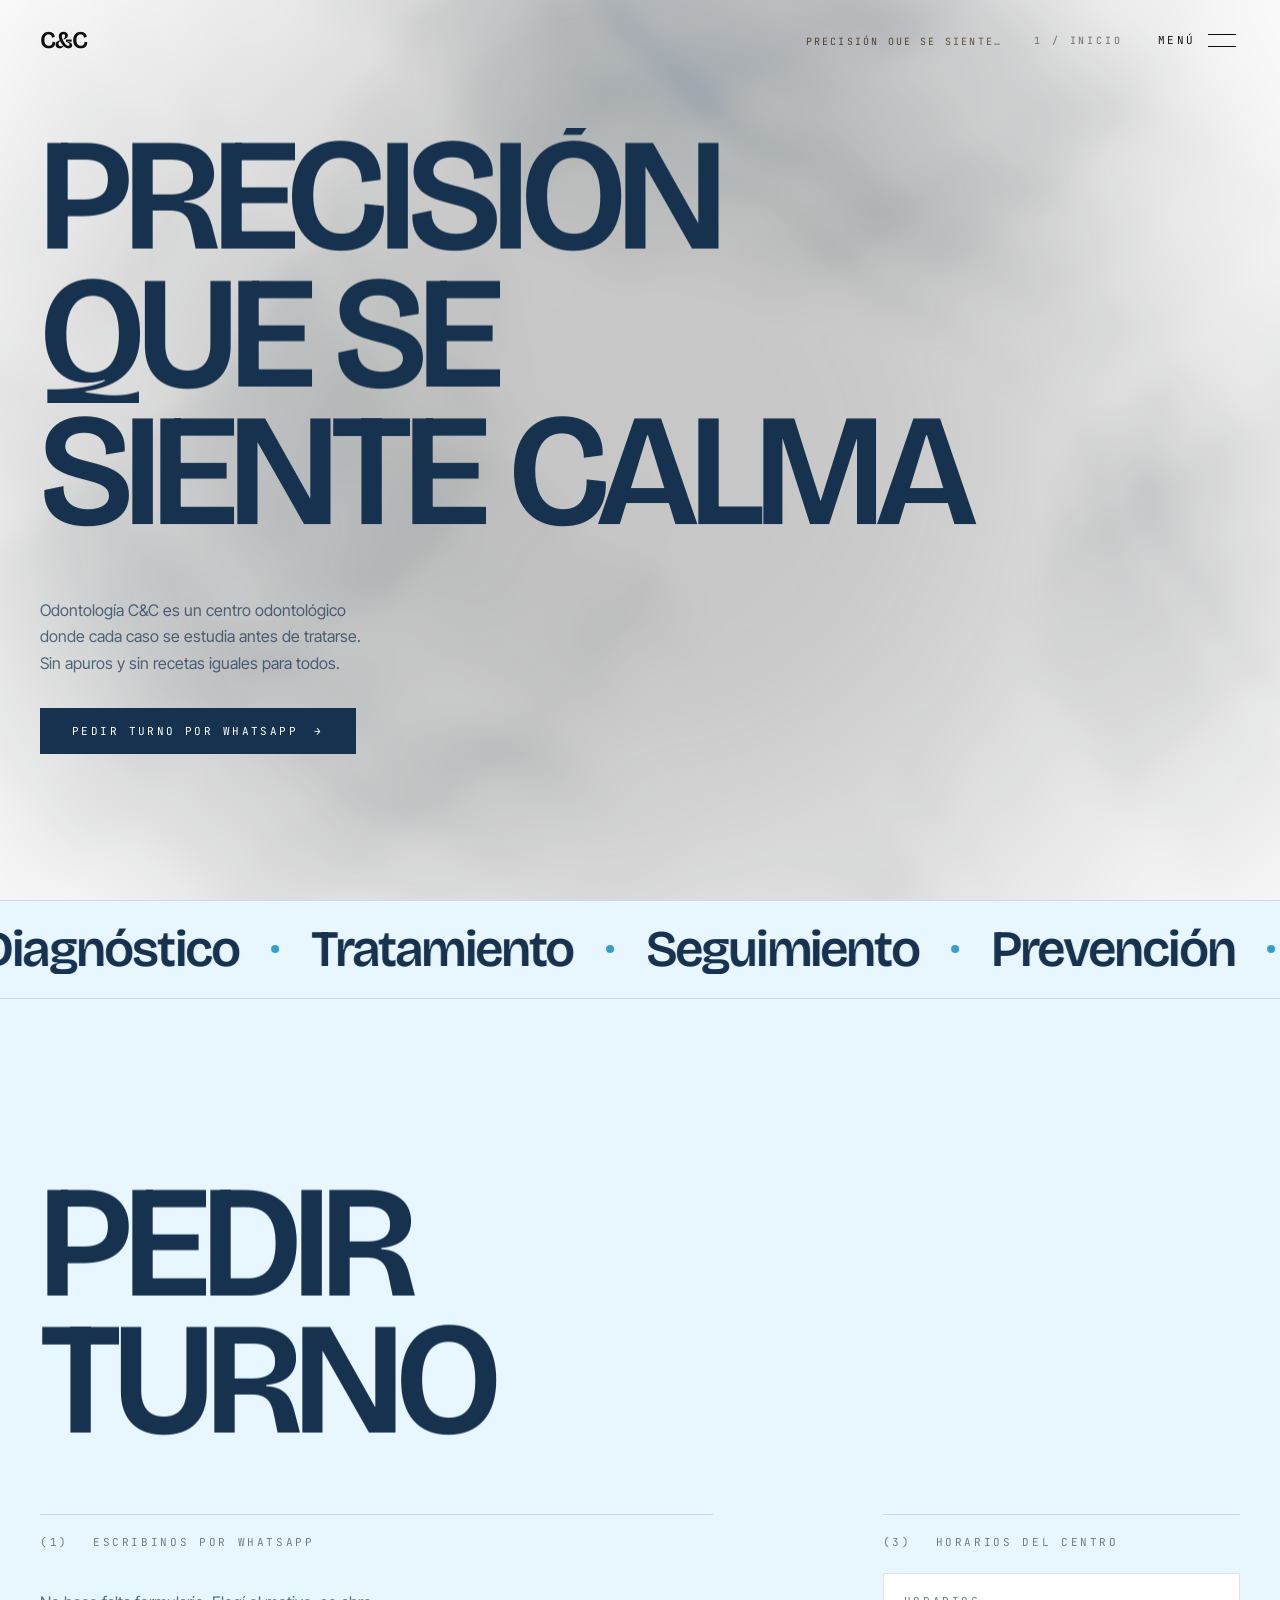
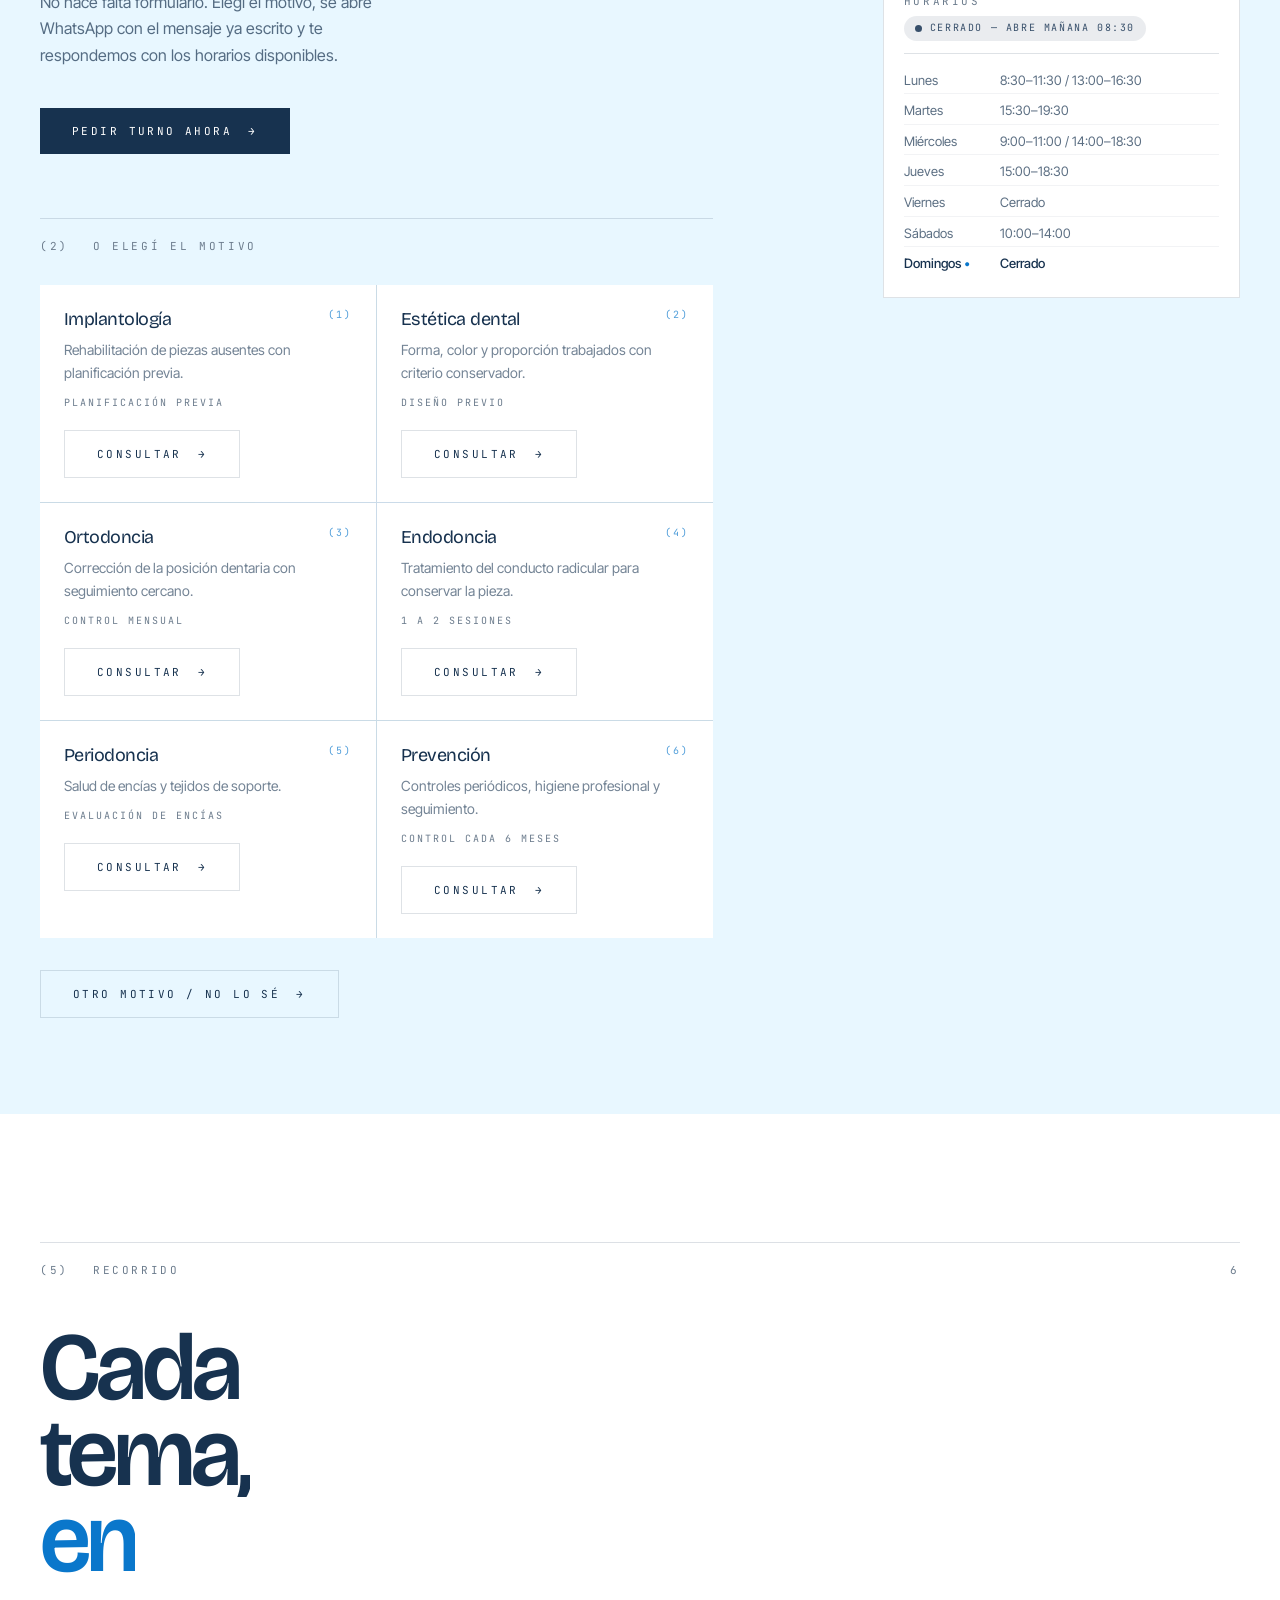
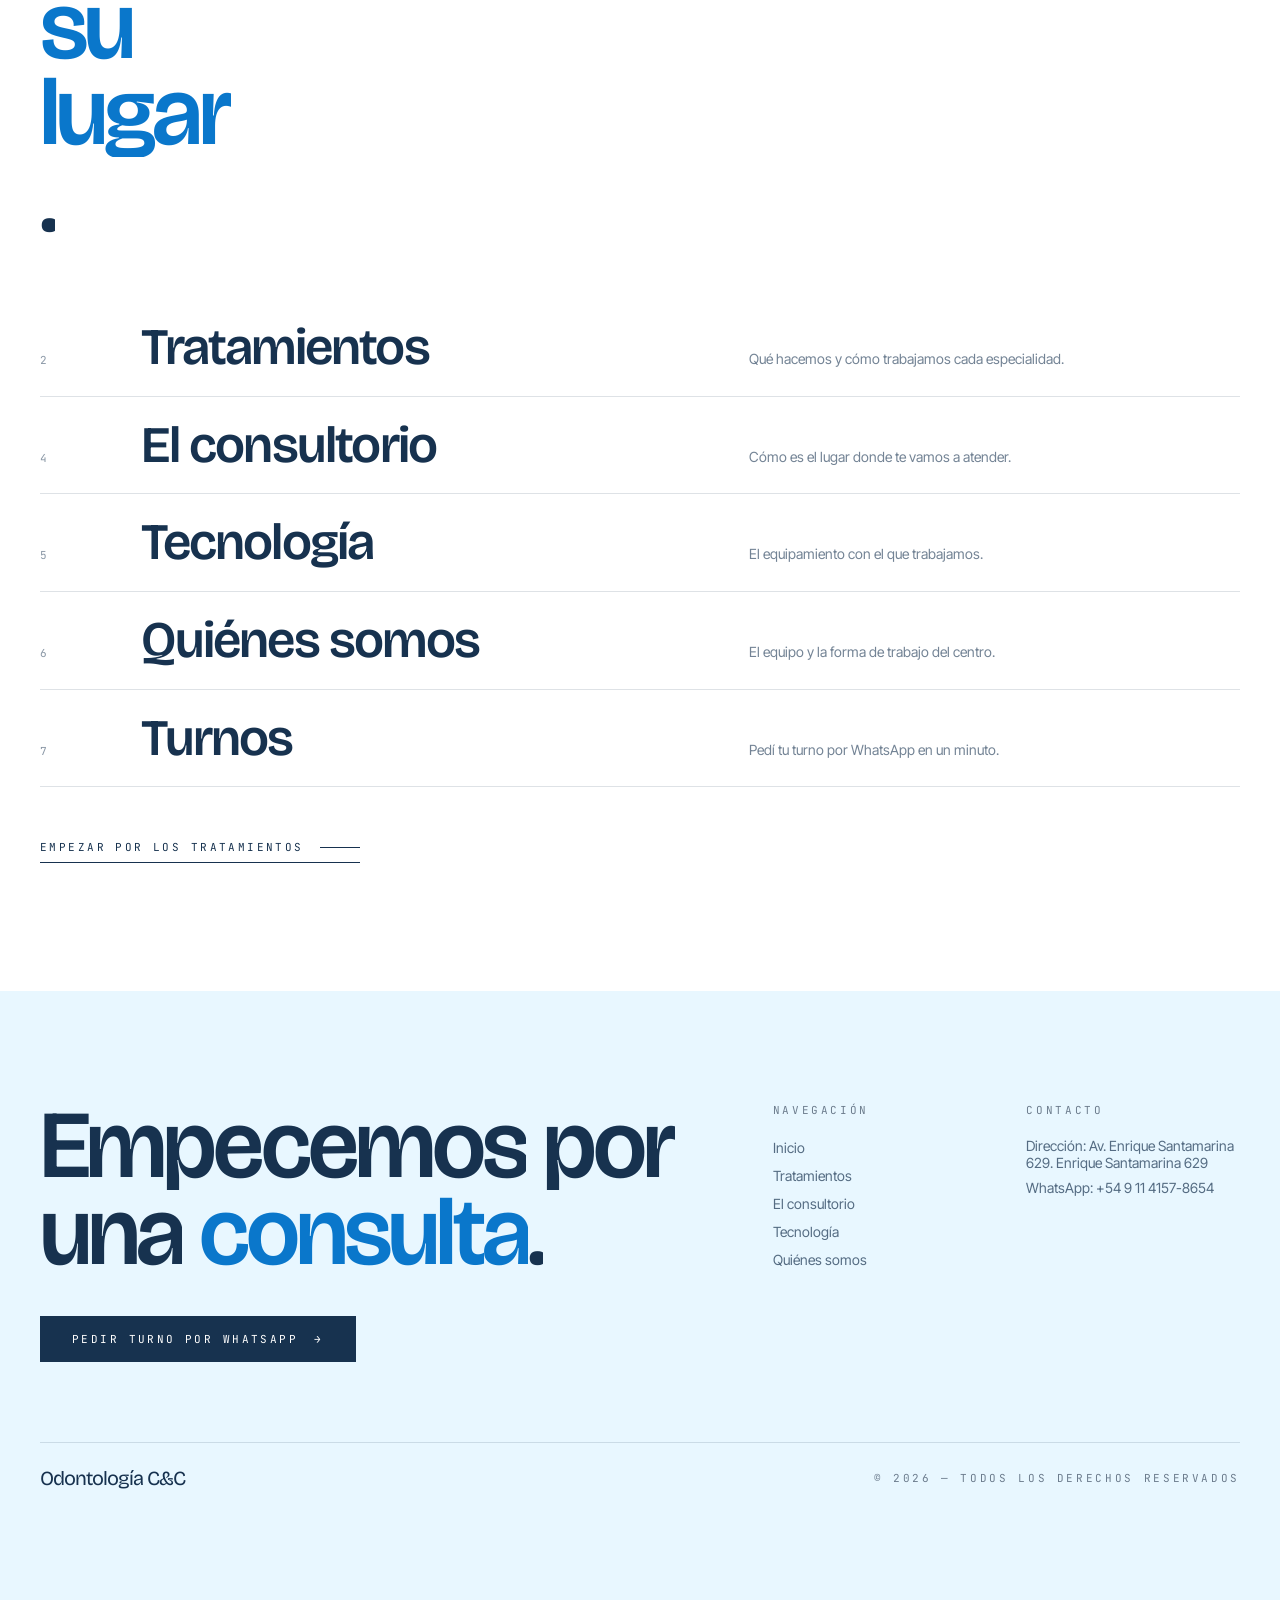
==== index.html @ 7cec0d04 "Consultorio" ====
<!doctype html>
<html lang="es">

<head>
  <meta charset="utf-8" />
  <meta name="viewport" content="width=device-width, initial-scale=1" />
  <title>Odontología C&amp;C — Centro odontológico</title>
  <meta name="description"
    content="Centro odontológico C&amp;C: tratamientos, consultorio propio y turnos por WhatsApp. Atención con tiempos reales y seguimiento del caso." />
  <meta name="author" content="Odontología C&amp;C" />
  <meta property="og:type" content="website" />
  <meta property="og:title" content="Odontología C&amp;C — Centro odontológico" />
  <meta property="og:description"
    content="Centro odontológico C&amp;C: tratamientos, consultorio propio y turnos por WhatsApp. Atención con tiempos reales y seguimiento del caso." />
  <meta name="twitter:card" content="summary_large_image" />
  <link rel="icon" href="favicon.ico" />
  <link rel="preconnect" href="https://fonts.googleapis.com" />
  <link rel="preconnect" href="https://fonts.gstatic.com" crossorigin />
  <link rel="stylesheet"
    href="https://fonts.googleapis.com/css2?family=Bricolage+Grotesque:opsz,wght@12..96,500;12..96,600;12..96,700&family=Inter+Tight:wght@400;500&family=JetBrains+Mono:wght@400&display=swap" />
  <link rel="stylesheet" href="css/base.css" />
  <link rel="stylesheet" href="css/utils.css" />
  <link rel="stylesheet" href="css/efectos.css" />
</head>

<body>
  <div class="cortina" aria-hidden="true"></div>
  <header class="cabecera">
    <div class="contenedor">
      <a class="marca" href="index.html" aria-label="Inicio">
        <span class="marca-logo">C&amp;C</span>
        <span class="marca-subtexto">Odontología</span>
      </a>
      <div class="cabecera-derecha">
        <span class="pagina-actual">1 / Inicio</span>
        <span data-magnetic="0.35">
          <button type="button" class="boton-menu" data-menu-btn aria-expanded="false" aria-label="Abrir menú">
            <span data-menu-label>Menú</span>
            <span class="icono-menu" aria-hidden="true"><span></span><span></span></span>
          </button>
        </span>
      </div>
    </div>
  </header>

  <div class="menu">
    <div class="contenedor">
      <nav class="menu-lista">
        <span class="menu-fila"><a class="menu-enlace activo" href="index.html"><span class="menu-numero">1</span><span
              class="menu-texto titulo-grande">Inicio</span><span class="menu-aqui">Estás acá</span></a></span>
        <span class="menu-fila"><a class="menu-enlace" href="tratamientos.html"><span class="menu-numero">2</span><span
              class="menu-texto titulo-grande">Tratamientos</span></a></span>
        <span class="menu-fila"><a class="menu-enlace" href="consultorio.html"><span class="menu-numero">4</span><span
              class="menu-texto titulo-grande">El consultorio</span></a></span>
        <span class="menu-fila"><a class="menu-enlace" href="tecnologia.html"><span class="menu-numero">5</span><span
              class="menu-texto titulo-grande">Tecnología</span></a></span>
        <span class="menu-fila"><a class="menu-enlace" href="quienes-somos.html"><span class="menu-numero">6</span><span
              class="menu-texto titulo-grande">Quiénes somos</span></a></span>
      </nav>
      <div class="menu-info">
        <p class="fuente-texto parrafo-chico opacidad-60" style="max-width:20rem">Atención odontológica con tiempos
          reales y seguimiento del caso.</p>
      </div>
    </div>
  </div>

  <main>
    <section class="fondo-claro relativo alto-pantalla oculto-desborde relleno-arriba-32">
      <div class="contenedor">
        <h1 class="titulo-xl mayusculas" data-split data-delay="0.15" data-trigger="load"><span
            class="linea-mascara"><span data-line-inner>Precisión</span></span><span class="linea-mascara"><span
              data-line-inner>que
              se</span></span><span class="linea-mascara"><span data-line-inner>siente calma</span></span></h1>
        <div class="grilla espacio-10 margen-arriba-14 med-columnas-12">
          <div class="med-cs-4" data-reveal data-delay="0.6">
            <p class="fuente-texto parrafo opacidad-70" style="max-width:38ch">Odontología C&amp;C es un centro
              odontológico donde
              cada caso se estudia antes de tratarse. Sin apuros y sin recetas iguales para todos.</p>
            <div class="margen-arriba-8"><span data-magnetic="0.25"><a class="boton boton-solido"
                  href="https://wa.me/+5491141578654?text=%C2%A1Hola%21%20Quiero%20pedir%20un%20turno%20en%20Odontolog%C3%ADa%20C%26C."
                  target="_blank" rel="noopener noreferrer"><span class="relativo">Pedir turno por WhatsApp</span><span
                    class="flecha">→</span></a></span></div>
          </div>
        </div>
      </div>
    </section>

    <div class="fondo-celeste borde-vertical relleno-vert-6">
      <div class="carrusel" aria-hidden="true">
        <div class="carrusel-pista" style="--marquee-duration:38s"><span class="carrusel-item"><span
              class="titulo-mediano">Diagnóstico</span><span class="carrusel-punto"></span></span><span
            class="carrusel-item"><span class="titulo-mediano">Tratamiento</span><span
              class="carrusel-punto"></span></span><span class="carrusel-item"><span
              class="titulo-mediano">Seguimiento</span><span class="carrusel-punto"></span></span><span
            class="carrusel-item"><span class="titulo-mediano">Prevención</span><span
              class="carrusel-punto"></span></span><span class="carrusel-item"><span
              class="titulo-mediano">Rehabilitación</span><span class="carrusel-punto"></span></span><span
            class="carrusel-item"><span class="titulo-mediano">Diagnóstico</span><span
              class="carrusel-punto"></span></span><span class="carrusel-item"><span
              class="titulo-mediano">Tratamiento</span><span class="carrusel-punto"></span></span><span
            class="carrusel-item"><span class="titulo-mediano">Seguimiento</span><span
              class="carrusel-punto"></span></span><span class="carrusel-item"><span
              class="titulo-mediano">Prevención</span><span class="carrusel-punto"></span></span><span
            class="carrusel-item"><span class="titulo-mediano">Rehabilitación</span><span
              class="carrusel-punto"></span></span>
        </div>
      </div>
    </div>

    <section id="pedir-turno" class="fondo-celeste alto-pantalla relleno-abajo-24 relleno-arriba-36 med-ra-44">
      <div class="contenedor">
        <h1 class="titulo-xl mayusculas" data-split data-delay="0.1" data-trigger="load"><span
            class="linea-mascara"><span data-line-inner>Pedir</span></span><span class="linea-mascara"><span
              data-line-inner>turno</span></span></h1>
        <div class="grilla espacio-16 margen-arriba-16 med-columnas-12">
          <div class="med-cs-7">
            <div class="cabecera-seccion"><span class="etiqueta">(1)</span><span class="etiqueta">Escribinos por
                WhatsApp</span>
            </div>
            <div class="margen-arriba-10" data-reveal data-y="30">
              <p class="fuente-texto parrafo opacidad-70" style="max-width:42ch">No hace falta formulario. Elegí el
                motivo, se abre
                WhatsApp con el mensaje ya escrito y te respondemos con los horarios disponibles.</p>
              <div class="margen-arriba-10"><span data-magnetic="0.25"><a class="boton boton-solido"
                    href="https://wa.me/+5491141578654?text=%C2%A1Hola%21%20Quiero%20pedir%20un%20turno%20en%20Odontolog%C3%ADa%20C%26C."
                    target="_blank" rel="noopener noreferrer"><span class="relativo">Pedir turno ahora</span><span
                      class="flecha">→</span></a></span></div>
            </div>
            <div class="margen-arriba-16">
              <div class="cabecera-seccion"><span class="etiqueta">(2)</span><span class="etiqueta">O elegí el
                  motivo</span></div>
              <div class="grilla-tarjetas margen-arriba-8 peq-columnas-2">
                <div class="tarjeta relleno-6">
                  <p class="fuente-titulo texto-grande">Implantología</p>
                  <p class="margen-arriba-2 fuente-texto parrafo-chico opacidad-60">Rehabilitación de piezas ausentes
                    con planificación previa.</p>
                  <p class="tarjeta-detalle">Planificación previa</p>
                  <div class="margen-arriba-5"><span data-magnetic="0.25"><a class="boton boton-borde"
                        href="https://wa.me/+5491141578654?text=%C2%A1Hola%21%20Quiero%20pedir%20un%20turno%20por%20Implantolog%C3%ADa%20en%20Odontolog%C3%ADa%20C%26C."
                        target="_blank" rel="noopener noreferrer"><span class="relativo">Consultar</span><span
                          class="flecha">→</span></a></span></div>
                </div>
                <div class="tarjeta relleno-6">
                  <p class="fuente-titulo texto-grande">Estética dental</p>
                  <p class="margen-arriba-2 fuente-texto parrafo-chico opacidad-60">Forma, color y proporción trabajados
                    con criterio conservador.
                  </p>
                  <p class="tarjeta-detalle">Diseño previo</p>
                  <div class="margen-arriba-5"><span data-magnetic="0.25"><a class="boton boton-borde"
                        href="https://wa.me/+5491141578654?text=%C2%A1Hola%21%20Quiero%20pedir%20un%20turno%20por%20Est%C3%A9tica%20dental%20en%20Odontolog%C3%ADa%20C%26C."
                        target="_blank" rel="noopener noreferrer"><span class="relativo">Consultar</span><span
                          class="flecha">→</span></a></span></div>
                </div>
                <div class="tarjeta relleno-6">
                  <p class="fuente-titulo texto-grande">Ortodoncia</p>
                  <p class="margen-arriba-2 fuente-texto parrafo-chico opacidad-60">Corrección de la posición dentaria
                    con seguimiento cercano.</p>
                  <p class="tarjeta-detalle">Control mensual</p>
                  <div class="margen-arriba-5"><span data-magnetic="0.25"><a class="boton boton-borde"
                        href="https://wa.me/+5491141578654?text=%C2%A1Hola%21%20Quiero%20pedir%20un%20turno%20por%20Ortodoncia%20en%20Odontolog%C3%ADa%20C%26C."
                        target="_blank" rel="noopener noreferrer"><span class="relativo">Consultar</span><span
                          class="flecha">→</span></a></span></div>
                </div>
                <div class="tarjeta relleno-6">
                  <p class="fuente-titulo texto-grande">Endodoncia</p>
                  <p class="margen-arriba-2 fuente-texto parrafo-chico opacidad-60">Tratamiento del conducto radicular
                    para conservar la pieza.</p>
                  <p class="tarjeta-detalle">1 a 2 sesiones</p>
                  <div class="margen-arriba-5"><span data-magnetic="0.25"><a class="boton boton-borde"
                        href="https://wa.me/+5491141578654?text=%C2%A1Hola%21%20Quiero%20pedir%20un%20turno%20por%20Endodoncia%20en%20Odontolog%C3%ADa%20C%26C."
                        target="_blank" rel="noopener noreferrer"><span class="relativo">Consultar</span><span
                          class="flecha">→</span></a></span></div>
                </div>
                <div class="tarjeta relleno-6">
                  <p class="fuente-titulo texto-grande">Periodoncia</p>
                  <p class="margen-arriba-2 fuente-texto parrafo-chico opacidad-60">Salud de encías y tejidos de
                    soporte.</p>
                  <p class="tarjeta-detalle">Evaluación de encías</p>
                  <div class="margen-arriba-5"><span data-magnetic="0.25"><a class="boton boton-borde"
                        href="https://wa.me/+5491141578654?text=%C2%A1Hola%21%20Quiero%20pedir%20un%20turno%20por%20Periodoncia%20en%20Odontolog%C3%ADa%20C%26C."
                        target="_blank" rel="noopener noreferrer"><span class="relativo">Consultar</span><span
                          class="flecha">→</span></a></span></div>
                </div>
                <div class="tarjeta relleno-6">
                  <p class="fuente-titulo texto-grande">Prevención</p>
                  <p class="margen-arriba-2 fuente-texto parrafo-chico opacidad-60">Controles periódicos, higiene
                    profesional y seguimiento.</p>
                  <p class="tarjeta-detalle">Control cada 6 meses</p>
                  <div class="margen-arriba-5"><span data-magnetic="0.25"><a class="boton boton-borde"
                        href="https://wa.me/+5491141578654?text=%C2%A1Hola%21%20Quiero%20pedir%20un%20turno%20por%20Prevenci%C3%B3n%20en%20Odontolog%C3%ADa%20C%26C."
                        target="_blank" rel="noopener noreferrer"><span class="relativo">Consultar</span><span
                          class="flecha">→</span></a></span></div>
                </div>
              </div>
              <div class="margen-arriba-8"><span data-magnetic="0.25"><a class="boton boton-borde"
                    href="https://wa.me/+5491141578654?text=%C2%A1Hola%21%20Tengo%20una%20consulta%20sobre%20los%20tratamientos%20de%20Odontolog%C3%ADa%20C%26C."
                    target="_blank" rel="noopener noreferrer"><span class="relativo">Otro motivo / no lo sé</span><span
                      class="flecha">→</span></a></span></div>
            </div>
          </div>
          <aside class="med-cs-4 med-ci-9 bloque-horarios">
            <div class="cabecera-seccion"><span class="etiqueta">(3)</span><span class="etiqueta">Horarios del
                centro</span></div>
            <div class="margen-arriba-6 caja-horarios" data-reveal data-y="24">
              <div class="horarios-top">
                <span class="etiqueta">Horarios</span>
                <span class="chip-estado" data-estado><span class="chip-punto"></span><span
                    data-estado-texto>Consultar</span></span>
              </div>
              <ul class="lista-horarios" data-horarios>
                <li data-dia="1" data-rangos="8:30-11:30,13:00-16:30"><span>Lunes</span><span>8:30–11:30 /
                    13:00–16:30</span></li>
                <li data-dia="2" data-rangos="15:30-19:30"><span>Martes</span><span>15:30–19:30</span></li>
                <li data-dia="3" data-rangos="9:00-11:00,14:00-18:30"><span>Miércoles</span><span>9:00–11:00 /
                    14:00–18:30</span></li>
                <li data-dia="4" data-rangos="15:00-18:30"><span>Jueves</span><span>15:00–18:30</span></li>
                <li data-dia="5" data-rangos=""><span>Viernes</span><span>Cerrado</span></li>
                <li data-dia="6" data-rangos="10:00-14:00"><span>Sábados</span><span>10:00–14:00</span></li>
                <li data-dia="0" data-rangos=""><span>Domingos</span><span>Cerrado</span></li>
              </ul>
            </div>
          </aside>
        </div>
      </div>
    </section>


    <section class="fondo-claro relleno-vert-24 med-rv-32">
      <div class="contenedor">
        <div class="cabecera-seccion"><span class="etiqueta">(5)</span><span class="etiqueta">Recorrido</span><span
            class="derecha etiqueta">6</span></div>
        <div class="margen-arriba-12" data-reveal data-y="40" style="max-width:16ch">
          <h2 class="titulo-grande" data-palabras>Cada tema, <span class="texto-verde">en su lugar</span>.</h2>
        </div>
        <div class="margen-arriba-14"><a class="fila-indice" href="tratamientos.html"><span
              class="col-span-2 med-cs-1 texto-mono-11 opacidad-50">2</span><span
              class="nombre-indice titulo-mediano col-span-10 med-cs-6">Tratamientos</span><span
              class="col-span-12 med-cs-5 fuente-texto texto-chico opacidad-60">Qué hacemos y cómo trabajamos cada
              especialidad.</span></a><a class="fila-indice" href="consultorio.html"><span
              class="col-span-2 med-cs-1 texto-mono-11 opacidad-50">4</span><span
              class="nombre-indice titulo-mediano col-span-10 med-cs-6">El
              consultorio</span><span class="col-span-12 med-cs-5 fuente-texto texto-chico opacidad-60">Cómo es el lugar
              donde te vamos a
              atender.</span></a><a class="fila-indice" href="tecnologia.html"><span
              class="col-span-2 med-cs-1 texto-mono-11 opacidad-50">5</span><span
              class="nombre-indice titulo-mediano col-span-10 med-cs-6">Tecnología</span><span
              class="col-span-12 med-cs-5 fuente-texto texto-chico opacidad-60">El equipamiento con el que
              trabajamos.</span></a><a class="fila-indice" href="quienes-somos.html"><span
              class="col-span-2 med-cs-1 texto-mono-11 opacidad-50">6</span><span
              class="nombre-indice titulo-mediano col-span-10 med-cs-6">Quiénes somos</span><span
              class="col-span-12 med-cs-5 fuente-texto texto-chico opacidad-60">El equipo y la forma de trabajo del
              centro.</span></a><a class="fila-indice" href="#pedir-turno"><span
              class="col-span-2 med-cs-1 texto-mono-11 opacidad-50">7</span><span
              class="nombre-indice titulo-mediano col-span-10 med-cs-6">Turnos</span><span
              class="col-span-12 med-cs-5 fuente-texto texto-chico opacidad-60">Pedí tu turno por WhatsApp en un
              minuto.</span></a></div>
        <div class="margen-arriba-12"><span data-magnetic="0.22"><a class="enlace-flecha"
              href="tratamientos.html">Empezar por los
              tratamientos<span class="barra"></span></a></span></div>
      </div>
    </section>

  </main>
  <footer class="fondo-celeste">
    <div class="contenedor relleno-vert-20 med-rv-28">
      <div class="grilla espacio-14 med-columnas-12">
        <div class="med-cs-7">
          <h2 class="titulo-grande" data-palabras style="max-width:12ch">Empecemos por una <span
              class="texto-verde">consulta</span>.</h2>
          <div class="margen-arriba-10"><span data-magnetic="0.25"><a class="boton boton-solido"
                href="https://wa.me/+5491141578654?text=%C2%A1Hola%21%20Quiero%20pedir%20un%20turno%20en%20Odontolog%C3%ADa%20C%26C."
                target="_blank" rel="noopener noreferrer"><span class="relativo">Pedir turno por WhatsApp</span><span
                  class="flecha">→</span></a></span></div>
        </div>
        <div class="grilla espacio-10 med-cs-5 med-columnas-2">
          <div>
            <p class="etiqueta">Navegación</p>
            <ul class="margen-arriba-5 separacion-y-2">
              <li><a class="fuente-texto texto-chico opacidad-70" href="index.html">Inicio</a></li>
              <li><a class="fuente-texto texto-chico opacidad-70" href="tratamientos.html">Tratamientos</a></li>
              <li><a class="fuente-texto texto-chico opacidad-70" href="consultorio.html">El consultorio</a></li>
              <li><a class="fuente-texto texto-chico opacidad-70" href="tecnologia.html">Tecnología</a></li>
              <li><a class="fuente-texto texto-chico opacidad-70" href="quienes-somos.html">Quiénes somos</a></li>
            </ul>
          </div>
          <div>
            <p class="etiqueta">Contacto</p>
            <ul class="margen-arriba-5 separacion-y-2 fuente-texto texto-chico opacidad-70">
              <li>Dirección: Av. Enrique Santamarina 629. Enrique Santamarina 629</li>
              <li>WhatsApp: +54 9 11 4157-8654</li>
            </ul>
          </div>
        </div>
      </div>
      <div class="margen-arriba-20 flexible columna espacio-3 borde-arriba relleno-arriba-6 peq-fila peq-ac peq-je">
        <span class="fuente-titulo texto-xl" style="letter-spacing:-0.05em">Odontología C&amp;C</span>
        <span class="etiqueta">© 2026 — Todos los derechos reservados</span>
      </div>
    </div>
  </footer>
  <script src="js/site.js" defer></script>
  <script src="js/efectos.js" defer></script>
</body>

</html>
---- css/base.css ----
:root {
  --ink: oklch(0.31 0.062 252);
  --ink-soft: oklch(0.42 0.055 252);
  --bone: oklch(1 0 0);
  --bone-deep: oklch(0.955 0.026 240);
  --stone: oklch(0.58 0.032 250);
  --mint: oklch(0.56 0.155 250);
  --clay: oklch(0.66 0.115 232);
  --sky: oklch(0.968 0.021 240);
  --sky-deep: oklch(0.925 0.041 238);
  --line: oklch(0.31 0.062 252 / 0.14);
  --line-invert: oklch(0.31 0.062 252 / 0.1);
  --background: var(--bone);
  --foreground: var(--ink);

  --font-display: "Bricolage Grotesque", ui-sans-serif, system-ui, sans-serif;
  --font-sans: "Inter Tight", ui-sans-serif, system-ui, sans-serif;
  --font-mono: "JetBrains Mono", ui-monospace, monospace;
  --ease-out-expo: cubic-bezier(0.16, 1, 0.3, 1);
}

*,
*::before,
*::after {
  box-sizing: border-box;
  border: 0 solid var(--line);
}

html {
  -webkit-font-smoothing: antialiased;
  text-rendering: optimizeLegibility;
}

body {
  margin: 0;
  background-color: var(--background);
  color: var(--foreground);
  font-family: var(--font-sans);
  overflow-x: hidden;
}

img {
  display: block;
  max-width: 100%;
}

a {
  color: inherit;
  text-decoration: none;
}

button {
  font: inherit;
  color: inherit;
  background: none;
  cursor: pointer;
}

ul {
  list-style: none;
  margin: 0;
  padding: 0;
}

p,
h1,
h2,
h3,
dl,
dd {
  margin: 0;
}

::selection {
  background: var(--sky-deep);
  color: var(--ink);
}

h1,
h2,
h3 {
  font-family: var(--font-display);
  font-weight: 600;
  letter-spacing: -0.035em;
  line-height: 0.92;
  text-wrap: balance;
}


.fondo-celeste {
  background-color: var(--sky);
  color: var(--ink);
}

.fondo-claro {
  background-color: var(--bone);
  color: var(--ink);
}

.contenedor {
  width: 100%;
  margin-inline: auto;
  max-width: 100rem;
  padding-inline: 1.25rem;
}

@media (width >= 48rem) {
  .contenedor {
    padding-inline: 2.5rem;
  }
}

@media (width >= 90rem) {
  .contenedor {
    padding-inline: 4rem;
  }
}

.etiqueta {
  font-family: var(--font-mono);
  font-size: 0.6875rem;
  text-transform: uppercase;
  letter-spacing: 0.24em;
  color: var(--stone);
}

.titulo-xl {
  font-family: var(--font-display);
  font-weight: 600;
  letter-spacing: -0.045em;
  line-height: 0.86;
  font-size: clamp(3rem, 12.5vw, 15rem);
}

.titulo-grande {
  font-family: var(--font-display);
  font-weight: 600;
  letter-spacing: -0.04em;
  line-height: 0.9;
  font-size: clamp(2.5rem, 7.5vw, 7rem);
}

.titulo-mediano {
  font-family: var(--font-display);
  font-weight: 600;
  letter-spacing: -0.035em;
  line-height: 0.95;
  font-size: clamp(1.875rem, 4vw, 3.5rem);
}

.linea-mascara {
  display: block;
  overflow: hidden;
}

.mayusculas {
  text-transform: uppercase;
}
.texto-verde {
  color: var(--mint);
}
.texto-arcilla {
  color: var(--clay);
}
.texto-gris {
  color: var(--stone);
}
.fuente-titulo {
  font-family: var(--font-display);
  letter-spacing: -0.03em;
}
.fuente-texto {
  font-family: var(--font-sans);
}
.fuente-mono {
  font-family: var(--font-mono);
}
.texto-mono-10 {
  font-family: var(--font-mono);
  font-size: 10px;
  letter-spacing: 0.22em;
}
.texto-mono-11 {
  font-family: var(--font-mono);
  font-size: 11px;
  letter-spacing: 0.2em;
}
.mayusculas {
  text-transform: uppercase;
}
.parrafo {
  font-size: 1rem;
  line-height: 1.65;
}
.parrafo-chico {
  font-size: 0.875rem;
  line-height: 1.65;
}
.borde-arriba {
  border-top-width: 1px;
}
.borde-abajo {
  border-bottom-width: 1px;
}
.borde-vertical {
  border-top-width: 1px;
  border-bottom-width: 1px;
}
.borde-actual {
  border-color: currentColor;
}
.borde-suave {
  border-color: color-mix(in oklab, currentColor 15%, transparent);
}


[data-reveal] {
  opacity: 0;
  transform: translateY(var(--reveal-y, 28px));
  transition:
    opacity 1s var(--ease-out-expo),
    transform 1s var(--ease-out-expo);
  transition-delay: var(--reveal-delay, 0s);
}

[data-reveal].animado {
  opacity: 1;
  transform: translateY(0);
}

[data-line-inner] {
  display: block;
  transform: translateY(105%);
  opacity: 0;
  will-change: transform;
  transition:
    transform 1.15s var(--ease-out-expo),
    opacity 1.15s var(--ease-out-expo);
  transition-delay: var(--line-delay, 0s);
}

[data-line-inner].animado {
  transform: translateY(0);
  opacity: 1;
}

[data-parallax] {
  position: relative;
  overflow: hidden;
  clip-path: inset(14% 0% 14% 0%);
  transition: clip-path 1.4s var(--ease-out-expo);
}

[data-parallax].animado {
  clip-path: inset(0% 0% 0% 0%);
}

[data-parallax] img {
  height: 100%;
  width: 100%;
  object-fit: cover;
  transform: scale(1.12);
  will-change: transform;
}

[data-magnetic] {
  display: inline-block;
  will-change: transform;
}

@keyframes cc-marquee {
  from {
    transform: translate3d(0, 0, 0);
  }
  to {
    transform: translate3d(-50%, 0, 0);
  }
}

.carrusel {
  overflow: hidden;
}

.carrusel-pista {
  display: inline-flex;
  white-space: nowrap;
  will-change: transform;
  animation: cc-marquee var(--marquee-duration, 38s) linear infinite;
}

.carrusel:hover .carrusel-pista {
}

.carrusel-item {
  display: flex;
  align-items: center;
  gap: 2rem;
  padding-right: 2rem;
}

.carrusel-punto {
  display: inline-block;
  height: 0.5rem;
  width: 0.5rem;
  border-radius: 999px;
  background: var(--clay);
}


.cabecera {
  position: fixed;
  inset-inline: 0;
  top: 0;
  z-index: 160;
  mix-blend-mode: difference;
  color: #fff;
}

.cabecera .contenedor {
  display: flex;
  height: 5rem;
  align-items: center;
  justify-content: space-between;
  color: #fff;
}

.marca {
  display: flex;
  align-items: baseline;
  gap: 0.75rem;
}

.marca-logo {
  font-family: var(--font-display);
  font-size: 1.5rem;
  font-weight: 600;
  letter-spacing: -0.05em;
}

.marca-subtexto {
  display: none;
  font-family: var(--font-mono);
  font-size: 10px;
  text-transform: uppercase;
  letter-spacing: 0.28em;
  opacity: 0.6;
}

@media (width >= 40rem) {
  .marca-subtexto {
    display: none;
  }
}

.cabecera-derecha {
  display: flex;
  align-items: center;
  gap: 2rem;
}

.pagina-actual {
  display: none;
  font-family: var(--font-mono);
  font-size: 10px;
  text-transform: uppercase;
  letter-spacing: 0.28em;
  opacity: 0.6;
}

@media (width >= 48rem) {
  .pagina-actual {
    display: block;
  }
}

.boton-menu {
  display: flex;
  height: 2.75rem;
  align-items: center;
  gap: 0.75rem;
  padding-inline: 0.25rem;
  font-family: var(--font-mono);
  font-size: 11px;
  text-transform: uppercase;
  letter-spacing: 0.22em;
}

.icono-menu {
  position: relative;
  display: block;
  height: 0.75rem;
  width: 1.75rem;
}

.icono-menu span {
  position: absolute;
  left: 0;
  display: block;
  height: 1px;
  width: 100%;
  background: currentColor;
  transition: transform 0.5s var(--ease-out-expo);
}

.icono-menu span:nth-child(1) {
  top: 0;
}
.icono-menu span:nth-child(2) {
  top: 0.75rem;
}

.abierto .icono-menu span:nth-child(1) {
  top: 0.375rem;
  transform: rotate(45deg);
}
.abierto .icono-menu span:nth-child(2) {
  top: 0.375rem;
  transform: rotate(-45deg);
}

.menu {
  position: fixed;
  inset: 0;
  z-index: 155;
  display: none;
  background: var(--bone);
  color: var(--ink);
  clip-path: inset(0% 0% 100% 0%);
  transition: clip-path 0.6s cubic-bezier(0.87, 0, 0.13, 1);
}

.menu.visible {
  display: block;
}

.menu.abierto {
  clip-path: inset(0% 0% 0% 0%);
}

.menu > .contenedor {
  display: flex;
  height: 100%;
  flex-direction: column;
  justify-content: flex-start;
  padding-top: 7rem;
  padding-bottom: 2.5rem;
}

.menu-lista {
  display: flex;
  flex-direction: column;
}

.menu-fila {
  display: block;
  overflow: hidden;
}

.menu-fila:not(:last-child) {
  border-bottom-width: 1px;
}

.menu-enlace {
  display: flex;
  align-items: baseline;
  gap: 1.25rem;
  padding-block: 0.75rem;
  transform: translateY(110%);
  opacity: 0;
  transition:
    transform 0.85s var(--ease-out-expo),
    opacity 0.85s var(--ease-out-expo);
  transition-delay: var(--nav-delay, 0s);
}

@media (width >= 48rem) {
  .menu-enlace {
    gap: 2.5rem;
    padding-block: 1rem;
  }
}

.menu.abierto .menu-enlace {
  transform: translateY(0);
  opacity: 1;
}

.menu-numero {
  font-family: var(--font-mono);
  font-size: 10px;
  letter-spacing: 0.22em;
  color: var(--mint);
}

.menu-texto {
  opacity: 0.55;
  transition:
    opacity 0.5s var(--ease-out-expo),
    transform 0.5s var(--ease-out-expo);
}

.menu-enlace:hover .menu-texto {
  opacity: 1;
  transform: translateX(0.75rem);
}

.menu-enlace.activo .menu-texto {
  opacity: 1;
}

.menu-aqui {
  display: none;
  margin-left: auto;
  font-family: var(--font-mono);
  font-size: 10px;
  text-transform: uppercase;
  letter-spacing: 0.22em;
  color: var(--mint);
}

@media (width >= 48rem) {
  .menu-aqui {
    display: block;
  }
}

.menu-info {
  display: grid;
  gap: 1.5rem;
  border-top-width: 1px;
  margin-top: 0.75rem;
  padding-top: 0.75rem;
  opacity: 0;
  transition: opacity 0.5s linear 0.35s;
}

.menu.abierto .menu-info {
  opacity: 1;
}

@media (width >= 48rem) {
  .menu-info {
    grid-template-columns: repeat(3, minmax(0, 1fr));
    margin-top: 1rem;
    padding-top: 1rem;
  }
}


.boton {
  position: relative;
  display: inline-flex;
  align-items: center;
  gap: 1rem;
  overflow: hidden;
  padding: 1rem 2rem;
  font-family: var(--font-mono);
  font-size: 11px;
  text-transform: uppercase;
  letter-spacing: 0.22em;
}

.boton .flecha {
  position: relative;
  transition: transform 0.5s var(--ease-out-expo);
}

.boton:hover .flecha {
  transform: translateX(0.375rem);
}

.boton-solido {
  background: var(--ink);
  color: var(--bone);
}

.boton-borde {
  border-width: 1px;
  color: var(--ink);
  transition: background-color 0.4s var(--ease-out-expo);
}

.boton-borde:hover {
  background: var(--sky);
}

.enlace-flecha {
  display: inline-flex;
  align-items: center;
  gap: 1rem;
  border-bottom-width: 1px;
  border-color: currentColor;
  padding-bottom: 0.5rem;
  font-family: var(--font-mono);
  font-size: 11px;
  text-transform: uppercase;
  letter-spacing: 0.22em;
}

.enlace-flecha .barra {
  display: inline-block;
  height: 1px;
  width: 2.5rem;
  background: currentColor;
  transition: width 0.5s var(--ease-out-expo);
}

.enlace-flecha:hover .barra {
  width: 4rem;
}


.grilla-coberturas {
  display: grid;
  grid-template-columns: repeat(2, minmax(0, 1fr));
  border-left-width: 1px;
  border-top-width: 1px;
}

@media (width >= 40rem) {
  .grilla-coberturas {
    grid-template-columns: repeat(3, minmax(0, 1fr));
  }
}

@media (width >= 64rem) {
  .grilla-coberturas {
    grid-template-columns: repeat(4, minmax(0, 1fr));
  }
}

.celda-cobertura {
  position: relative;
  display: grid;
  place-items: center;
  border-bottom-width: 1px;
  border-right-width: 1px;
  padding-inline: 1.5rem;
  height: 7rem;
  background: var(--bone);
  transition: background-color 0.5s var(--ease-out-expo);
}

.grilla-gde .celda-cobertura {
  height: 8rem;
}

a.celda-cobertura:hover {
  background: var(--sky);
}

.celda-cobertura img {
  width: auto;
  max-height: 3rem;
  max-width: 76%;
  object-fit: contain;
  transition: transform 0.5s var(--ease-out-expo);
}

.grilla-gde .celda-cobertura img {
  max-height: 3.5rem;
  max-width: 72%;
}

a.celda-cobertura:hover img {
  transform: translateY(-0.25rem);
}

.celda-cobertura .externo {
  position: absolute;
  bottom: 0.75rem;
  right: 1rem;
  opacity: 0;
  transition: opacity 0.3s linear;
}

a.celda-cobertura:hover .externo {
  opacity: 0.6;
}

.mas-coberturas {
  font-family: var(--font-display);
  letter-spacing: -0.03em;
  color: var(--stone);
  font-size: 1.25rem;
}

.grilla-gde .mas-coberturas {
  font-size: 1.5rem;
}


.fila-indice {
  display: grid;
  grid-template-columns: repeat(12, minmax(0, 1fr));
  align-items: baseline;
  gap: 1rem;
  border-bottom-width: 1px;
  padding-block: 1.5rem;
  transition: color 0.5s var(--ease-out-expo);
}

.fila-indice:hover {
  color: var(--clay);
}

.fila-indice .nombre-indice {
  transition: transform 0.5s var(--ease-out-expo);
}

.fila-indice:hover .nombre-indice {
  transform: translateX(0.75rem);
}

.grilla-tarjetas {
  display: grid;
  gap: 1px;
  background: var(--line);
}

.tarjeta {
  background: var(--bone);
  transition:
    background-color 0.5s var(--ease-out-expo),
    color 0.5s var(--ease-out-expo);
}

.tarjeta-hover:hover {
  background: var(--ink);
  color: var(--bone);
}

.cabecera-seccion {
  display: flex;
  align-items: center;
  gap: 1.5rem;
  border-top-width: 1px;
  border-color: color-mix(in oklab, currentColor 15%, transparent);
  padding-top: 1.25rem;
}

.cabecera-seccion .derecha {
  margin-left: auto;
}

.divisor > * + * {
  border-top-width: 1px;
}


.cortina {
  position: fixed;
  inset: 0;
  z-index: 150;
  display: none;
  background: var(--sky-deep);
  clip-path: inset(100% 0% 0% 0%);
}

.cortina.activo {
  display: block;
}

@media (prefers-reduced-motion: reduce) {
  .carrusel-pista {
    animation: none;
  }
  *,
  *::before,
  *::after {
    transition-duration: 0.01ms !important;
    animation-duration: 0.01ms !important;
  }
  [data-reveal],
  [data-line-inner] {
    opacity: 1;
    transform: none;
  }
  [data-parallax] {
    clip-path: inset(0% 0% 0% 0%);
  }
}


.tarjeta-equipo {
  position: relative;
  display: flex;
  flex-direction: column;
  justify-content: space-between;
  min-height: 26rem;
  padding: 2rem;
  background: var(--sky);
  overflow: hidden;
  transition: background-color 0.5s var(--ease-out-expo);
}
.tarjeta-equipo:hover {
  background: var(--bone);
}
.eq-arr {
  display: flex;
  align-items: baseline;
  justify-content: space-between;
  gap: 1rem;
}
.eq-num {
  font-family: var(--font-display);
  font-weight: 600;
  font-size: clamp(6rem, 12vw, 10rem);
  line-height: 0.9;
  letter-spacing: -0.06em;
  color: var(--mint);
  margin-top: 3rem;
  user-select: none;
}
.eq-pie {
  display: flex;
  flex-wrap: wrap;
  gap: 0.5rem 1.5rem;
  margin-top: 2.5rem;
  padding-top: 1.25rem;
  border-top: 1px solid var(--line);
  font-family: var(--font-mono);
  font-size: 10px;
  text-transform: uppercase;
  letter-spacing: 0.22em;
  opacity: 0.55;
}
.progreso-lectura {
  position: fixed;
  top: 0;
  left: 0;
  height: 2px;
  width: 100%;
  transform: scaleX(0);
  transform-origin: 0 50%;
  background: var(--mint);
  z-index: 200;
  will-change: transform;
}
.cta-flotante {
  position: fixed;
  z-index: 170;
  left: 1rem;
  right: 1rem;
  bottom: 1rem;
  display: flex;
  align-items: center;
  justify-content: center;
  gap: 0.75rem;
  padding: 0.9rem 1rem;
  background: var(--ink);
  color: var(--bone);
  font-family: var(--font-mono);
  font-size: 11px;
  letter-spacing: 0.22em;
  text-transform: uppercase;
  border-radius: 999px;
  box-shadow: 0 12px 30px -12px oklch(0.31 0.062 252 / 0.55);
  transform: translateY(160%);
  transition: transform 0.6s var(--ease-out-expo);
}
.cta-flotante.visible {
  transform: translateY(0);
}
@media (width >= 48rem) {
  .cta-flotante {
    display: none;
  }
}
.tarjeta {
  position: relative;
}
.tarjeta::after {
  content: "";
  position: absolute;
  inset: 0;
  pointer-events: none;
  box-shadow: inset 0 0 0 1px transparent;
  transition: box-shadow 0.45s var(--ease-out-expo);
}
.tarjeta:hover::after,
.tarjeta.tocada::after {
  box-shadow: inset 0 0 0 1px color-mix(in oklab, var(--mint) 55%, transparent);
}
.tarjeta-cabeza {
  display: flex;
  align-items: baseline;
  justify-content: space-between;
  gap: 1rem;
}
.tarjeta-indice {
  font-family: var(--font-mono);
  font-size: 10px;
  letter-spacing: 0.22em;
  color: var(--mint);
}
.tarjeta-detalle {
  display: inline-flex;
  align-items: center;
  gap: 0.5rem;
  margin-top: 0.75rem;
  font-family: var(--font-mono);
  font-size: 10px;
  letter-spacing: 0.2em;
  text-transform: uppercase;
  color: var(--stone);
}
.caja-horarios {
  border: 1px solid var(--line);
  background: var(--bone);
  padding: 1.25rem;
}
.horarios-top {
  display: flex;
  align-items: center;
  justify-content: space-between;
  flex-wrap: wrap;
  gap: 0.5rem 1rem;
  padding-bottom: 0.75rem;
  border-bottom: 1px solid var(--line);
}
.chip-estado {
  display: inline-flex;
  align-items: center;
  gap: 0.5rem;
  padding: 0.35rem 0.7rem;
  border-radius: 999px;
  background: color-mix(in oklab, var(--mint) 12%, transparent);
  font-family: var(--font-mono);
  font-size: 10px;
  letter-spacing: 0.16em;
  text-transform: uppercase;
  color: var(--mint);
  white-space: normal;
  max-width: 100%;
  line-height: 1.4;
  text-align: right;
}
.chip-estado.cerrado {
  background: color-mix(in oklab, var(--stone) 14%, transparent);
  color: var(--ink-soft);
}
.chip-punto {
  width: 7px;
  height: 7px;
  border-radius: 999px;
  background: currentColor;
  animation: cc-latido 2.2s ease-in-out infinite;
}
@keyframes cc-latido {
  0%,
  100% {
    opacity: 1;
    transform: scale(1);
  }
  50% {
    opacity: 0.35;
    transform: scale(0.7);
  }
}
.lista-horarios {
  display: grid;
  gap: 0.15rem;
  margin-top: 0.75rem;
}
.lista-horarios li {
  display: grid;
  grid-template-columns: 5.5rem 1fr;
  gap: 0.5rem;
  padding: 0.35rem 0;
  font-family: var(--font-sans);
  font-size: 0.8125rem;
  color: color-mix(in oklab, currentColor 70%, transparent);
  border-bottom: 1px solid color-mix(in oklab, currentColor 8%, transparent);
}
.lista-horarios li:last-child {
  border-bottom: 0;
}
.lista-horarios li.hoy {
  color: var(--ink);
  font-weight: 500;
}
.lista-horarios li.hoy span:first-child::after {
  content: " •";
  color: var(--mint);
}

@media (width >= 48rem) {
  .bloque-horarios {
    position: sticky;
    top: 7rem;
    align-self: start;
  }
}
.celda-cobertura img {
  filter: grayscale(1);
  opacity: 0.72;
  transition:
    filter 0.5s var(--ease-out-expo),
    opacity 0.5s var(--ease-out-expo),
    transform 0.5s var(--ease-out-expo);
}
a.celda-cobertura:hover img {
  filter: grayscale(0);
  opacity: 1;
}
@media (max-width: 47.99rem) {
  .grilla-coberturas {
    grid-template-columns: repeat(3, minmax(0, 1fr));
  }
  .celda-cobertura {
    height: 5.25rem;
    padding-inline: 0.75rem;
  }
  .celda-cobertura img {
    max-height: 2.25rem;
    filter: none;
    opacity: 1;
  }
}
.carrusel-pista {
  animation-duration: var(--marquee-duration, 38s);
  animation-play-state: running;
}
.carrusel {
  --marquee-speed: 1;
}
.palabra-mascara {
  display: inline-block;
  overflow: hidden;
  vertical-align: bottom;
}
.palabra-mascara > span {
  display: inline-block;
  transform: translateY(110%);
  opacity: 0;
  transition:
    transform 1s var(--ease-out-expo),
    opacity 1s var(--ease-out-expo);
  transition-delay: var(--palabra-delay, 0s);
}
.animado > .palabra-mascara > span,
.palabra-mascara.animado > span {
  transform: translateY(0);
  opacity: 1;
}
.revelado {
  position: relative;
  overflow: hidden;
}
.revelado::after {
  content: "";
  position: absolute;
  inset: 0;
  background: var(--sky-deep);
  transform: scaleY(1);
  transform-origin: 50% 100%;
  transition: transform 1.1s var(--ease-out-expo);
}
.revelado.animado::after {
  transform: scaleY(0);
}

@media (prefers-reduced-motion: reduce) {
  .palabra-mascara > span {
    transform: none;
    opacity: 1;
  }
  .revelado::after {
    display: none;
  }
  .progreso-lectura {
    display: none;
  }
}

.grilla-tarjetas {
  counter-reset: cc-tarjeta;
}
.grilla-tarjetas .tarjeta {
  counter-increment: cc-tarjeta;
}
.grilla-tarjetas .tarjeta > p:first-child::after {
  content: "(" counter(cc-tarjeta) ")";
  position: absolute;
  top: 1.5rem;
  right: 1.5rem;
  font-family: var(--font-mono);
  font-size: 10px;
  letter-spacing: 0.2em;
  color: var(--mint);
  opacity: 0.7;
}

html,
body {
  max-width: 100%;
  overflow-x: hidden;
}
.carrusel,
.carrusel-marco {
  overflow-x: hidden;
}

@media (max-width: 47.99rem) {
  a.celda-cobertura img,
  .celda-cobertura img {
    filter: none;
    opacity: 1;
  }
}
---- css/utils.css ----
.margen-arriba-0{margin-top:0.0rem}
.margen-arriba-1{margin-top:0.25rem}
.margen-arriba-2{margin-top:0.5rem}
.margen-arriba-3{margin-top:0.75rem}
.margen-arriba-4{margin-top:1.0rem}
.margen-arriba-5{margin-top:1.25rem}
.margen-arriba-6{margin-top:1.5rem}
.margen-arriba-8{margin-top:2.0rem}
.margen-arriba-10{margin-top:2.5rem}
.margen-arriba-12{margin-top:3.0rem}
.margen-arriba-14{margin-top:3.5rem}
.margen-arriba-16{margin-top:4.0rem}
.margen-arriba-20{margin-top:5.0rem}
.margen-arriba-24{margin-top:6.0rem}
.margen-arriba-28{margin-top:7.0rem}
.margen-arriba-32{margin-top:8.0rem}
.margen-arriba-36{margin-top:9.0rem}
.margen-arriba-40{margin-top:10.0rem}
.margen-arriba-44{margin-top:11.0rem}
.margen-abajo-0{margin-bottom:0.0rem}
.margen-abajo-1{margin-bottom:0.25rem}
.margen-abajo-2{margin-bottom:0.5rem}
.margen-abajo-3{margin-bottom:0.75rem}
.margen-abajo-4{margin-bottom:1.0rem}
.margen-abajo-5{margin-bottom:1.25rem}
.margen-abajo-6{margin-bottom:1.5rem}
.margen-abajo-8{margin-bottom:2.0rem}
.margen-abajo-10{margin-bottom:2.5rem}
.margen-abajo-12{margin-bottom:3.0rem}
.margen-abajo-14{margin-bottom:3.5rem}
.margen-abajo-16{margin-bottom:4.0rem}
.margen-abajo-20{margin-bottom:5.0rem}
.margen-abajo-24{margin-bottom:6.0rem}
.margen-abajo-28{margin-bottom:7.0rem}
.margen-abajo-32{margin-bottom:8.0rem}
.margen-abajo-36{margin-bottom:9.0rem}
.margen-abajo-40{margin-bottom:10.0rem}
.margen-abajo-44{margin-bottom:11.0rem}
.margen-izq-0{margin-left:0.0rem}
.margen-izq-1{margin-left:0.25rem}
.margen-izq-2{margin-left:0.5rem}
.margen-izq-3{margin-left:0.75rem}
.margen-izq-4{margin-left:1.0rem}
.margen-izq-5{margin-left:1.25rem}
.margen-izq-6{margin-left:1.5rem}
.margen-izq-8{margin-left:2.0rem}
.margen-izq-10{margin-left:2.5rem}
.margen-izq-12{margin-left:3.0rem}
.margen-izq-14{margin-left:3.5rem}
.margen-izq-16{margin-left:4.0rem}
.margen-izq-20{margin-left:5.0rem}
.margen-izq-24{margin-left:6.0rem}
.margen-izq-28{margin-left:7.0rem}
.margen-izq-32{margin-left:8.0rem}
.margen-izq-36{margin-left:9.0rem}
.margen-izq-40{margin-left:10.0rem}
.margen-izq-44{margin-left:11.0rem}
.relleno-arriba-0{padding-top:0.0rem}
.relleno-arriba-1{padding-top:0.25rem}
.relleno-arriba-2{padding-top:0.5rem}
.relleno-arriba-3{padding-top:0.75rem}
.relleno-arriba-4{padding-top:1.0rem}
.relleno-arriba-5{padding-top:1.25rem}
.relleno-arriba-6{padding-top:1.5rem}
.relleno-arriba-8{padding-top:2.0rem}
.relleno-arriba-10{padding-top:2.5rem}
.relleno-arriba-12{padding-top:3.0rem}
.relleno-arriba-14{padding-top:3.5rem}
.relleno-arriba-16{padding-top:4.0rem}
.relleno-arriba-20{padding-top:5.0rem}
.relleno-arriba-24{padding-top:6.0rem}
.relleno-arriba-28{padding-top:7.0rem}
.relleno-arriba-32{padding-top:8.0rem}
.relleno-arriba-36{padding-top:9.0rem}
.relleno-arriba-40{padding-top:10.0rem}
.relleno-arriba-44{padding-top:11.0rem}
.relleno-abajo-0{padding-bottom:0.0rem}
.relleno-abajo-1{padding-bottom:0.25rem}
.relleno-abajo-2{padding-bottom:0.5rem}
.relleno-abajo-3{padding-bottom:0.75rem}
.relleno-abajo-4{padding-bottom:1.0rem}
.relleno-abajo-5{padding-bottom:1.25rem}
.relleno-abajo-6{padding-bottom:1.5rem}
.relleno-abajo-8{padding-bottom:2.0rem}
.relleno-abajo-10{padding-bottom:2.5rem}
.relleno-abajo-12{padding-bottom:3.0rem}
.relleno-abajo-14{padding-bottom:3.5rem}
.relleno-abajo-16{padding-bottom:4.0rem}
.relleno-abajo-20{padding-bottom:5.0rem}
.relleno-abajo-24{padding-bottom:6.0rem}
.relleno-abajo-28{padding-bottom:7.0rem}
.relleno-abajo-32{padding-bottom:8.0rem}
.relleno-abajo-36{padding-bottom:9.0rem}
.relleno-abajo-40{padding-bottom:10.0rem}
.relleno-abajo-44{padding-bottom:11.0rem}
.relleno-vert-0{padding-top:0.0rem;padding-bottom:0.0rem}
.relleno-vert-1{padding-top:0.25rem;padding-bottom:0.25rem}
.relleno-vert-2{padding-top:0.5rem;padding-bottom:0.5rem}
.relleno-vert-3{padding-top:0.75rem;padding-bottom:0.75rem}
.relleno-vert-4{padding-top:1.0rem;padding-bottom:1.0rem}
.relleno-vert-5{padding-top:1.25rem;padding-bottom:1.25rem}
.relleno-vert-6{padding-top:1.5rem;padding-bottom:1.5rem}
.relleno-vert-8{padding-top:2.0rem;padding-bottom:2.0rem}
.relleno-vert-10{padding-top:2.5rem;padding-bottom:2.5rem}
.relleno-vert-12{padding-top:3.0rem;padding-bottom:3.0rem}
.relleno-vert-14{padding-top:3.5rem;padding-bottom:3.5rem}
.relleno-vert-16{padding-top:4.0rem;padding-bottom:4.0rem}
.relleno-vert-20{padding-top:5.0rem;padding-bottom:5.0rem}
.relleno-vert-24{padding-top:6.0rem;padding-bottom:6.0rem}
.relleno-vert-28{padding-top:7.0rem;padding-bottom:7.0rem}
.relleno-vert-32{padding-top:8.0rem;padding-bottom:8.0rem}
.relleno-vert-36{padding-top:9.0rem;padding-bottom:9.0rem}
.relleno-vert-40{padding-top:10.0rem;padding-bottom:10.0rem}
.relleno-vert-44{padding-top:11.0rem;padding-bottom:11.0rem}
.relleno-horz-0{padding-left:0.0rem;padding-right:0.0rem}
.relleno-horz-1{padding-left:0.25rem;padding-right:0.25rem}
.relleno-horz-2{padding-left:0.5rem;padding-right:0.5rem}
.relleno-horz-3{padding-left:0.75rem;padding-right:0.75rem}
.relleno-horz-4{padding-left:1.0rem;padding-right:1.0rem}
.relleno-horz-5{padding-left:1.25rem;padding-right:1.25rem}
.relleno-horz-6{padding-left:1.5rem;padding-right:1.5rem}
.relleno-horz-8{padding-left:2.0rem;padding-right:2.0rem}
.relleno-horz-10{padding-left:2.5rem;padding-right:2.5rem}
.relleno-horz-12{padding-left:3.0rem;padding-right:3.0rem}
.relleno-horz-14{padding-left:3.5rem;padding-right:3.5rem}
.relleno-horz-16{padding-left:4.0rem;padding-right:4.0rem}
.relleno-horz-20{padding-left:5.0rem;padding-right:5.0rem}
.relleno-horz-24{padding-left:6.0rem;padding-right:6.0rem}
.relleno-horz-28{padding-left:7.0rem;padding-right:7.0rem}
.relleno-horz-32{padding-left:8.0rem;padding-right:8.0rem}
.relleno-horz-36{padding-left:9.0rem;padding-right:9.0rem}
.relleno-horz-40{padding-left:10.0rem;padding-right:10.0rem}
.relleno-horz-44{padding-left:11.0rem;padding-right:11.0rem}
.relleno-0{padding:0.0rem}
.relleno-1{padding:0.25rem}
.relleno-2{padding:0.5rem}
.relleno-3{padding:0.75rem}
.relleno-4{padding:1.0rem}
.relleno-5{padding:1.25rem}
.relleno-6{padding:1.5rem}
.relleno-8{padding:2.0rem}
.relleno-10{padding:2.5rem}
.relleno-12{padding:3.0rem}
.relleno-14{padding:3.5rem}
.relleno-16{padding:4.0rem}
.relleno-20{padding:5.0rem}
.relleno-24{padding:6.0rem}
.relleno-28{padding:7.0rem}
.relleno-32{padding:8.0rem}
.relleno-36{padding:9.0rem}
.relleno-40{padding:10.0rem}
.relleno-44{padding:11.0rem}
.espacio-0{gap:0.0rem}
.espacio-1{gap:0.25rem}
.espacio-2{gap:0.5rem}
.espacio-3{gap:0.75rem}
.espacio-4{gap:1.0rem}
.espacio-5{gap:1.25rem}
.espacio-6{gap:1.5rem}
.espacio-8{gap:2.0rem}
.espacio-10{gap:2.5rem}
.espacio-12{gap:3.0rem}
.espacio-14{gap:3.5rem}
.espacio-16{gap:4.0rem}
.espacio-20{gap:5.0rem}
.espacio-24{gap:6.0rem}
.espacio-28{gap:7.0rem}
.espacio-32{gap:8.0rem}
.espacio-36{gap:9.0rem}
.espacio-40{gap:10.0rem}
.espacio-44{gap:11.0rem}
.espacio-x-0{column-gap:0.0rem}
.espacio-x-1{column-gap:0.25rem}
.espacio-x-2{column-gap:0.5rem}
.espacio-x-3{column-gap:0.75rem}
.espacio-x-4{column-gap:1.0rem}
.espacio-x-5{column-gap:1.25rem}
.espacio-x-6{column-gap:1.5rem}
.espacio-x-8{column-gap:2.0rem}
.espacio-x-10{column-gap:2.5rem}
.espacio-x-12{column-gap:3.0rem}
.espacio-x-14{column-gap:3.5rem}
.espacio-x-16{column-gap:4.0rem}
.espacio-x-20{column-gap:5.0rem}
.espacio-x-24{column-gap:6.0rem}
.espacio-x-28{column-gap:7.0rem}
.espacio-x-32{column-gap:8.0rem}
.espacio-x-36{column-gap:9.0rem}
.espacio-x-40{column-gap:10.0rem}
.espacio-x-44{column-gap:11.0rem}
.espacio-y-0{row-gap:0.0rem}
.espacio-y-1{row-gap:0.25rem}
.espacio-y-2{row-gap:0.5rem}
.espacio-y-3{row-gap:0.75rem}
.espacio-y-4{row-gap:1.0rem}
.espacio-y-5{row-gap:1.25rem}
.espacio-y-6{row-gap:1.5rem}
.espacio-y-8{row-gap:2.0rem}
.espacio-y-10{row-gap:2.5rem}
.espacio-y-12{row-gap:3.0rem}
.espacio-y-14{row-gap:3.5rem}
.espacio-y-16{row-gap:4.0rem}
.espacio-y-20{row-gap:5.0rem}
.espacio-y-24{row-gap:6.0rem}
.espacio-y-28{row-gap:7.0rem}
.espacio-y-32{row-gap:8.0rem}
.espacio-y-36{row-gap:9.0rem}
.espacio-y-40{row-gap:10.0rem}
.espacio-y-44{row-gap:11.0rem}
.espacio-px{gap:1px}
.columnas-2{grid-template-columns:repeat(2,minmax(0,1fr))}
.columnas-3{grid-template-columns:repeat(3,minmax(0,1fr))}
.columnas-4{grid-template-columns:repeat(4,minmax(0,1fr))}
.columnas-12{grid-template-columns:repeat(12,minmax(0,1fr))}
.col-span-1{grid-column:span 1/span 1}
.col-inicio-1{grid-column-start:1}
.col-span-2{grid-column:span 2/span 2}
.col-inicio-2{grid-column-start:2}
.col-span-3{grid-column:span 3/span 3}
.col-inicio-3{grid-column-start:3}
.col-span-4{grid-column:span 4/span 4}
.col-inicio-4{grid-column-start:4}
.col-span-5{grid-column:span 5/span 5}
.col-inicio-5{grid-column-start:5}
.col-span-6{grid-column:span 6/span 6}
.col-inicio-6{grid-column-start:6}
.col-span-7{grid-column:span 7/span 7}
.col-inicio-7{grid-column-start:7}
.col-span-8{grid-column:span 8/span 8}
.col-inicio-8{grid-column-start:8}
.col-span-9{grid-column:span 9/span 9}
.col-inicio-9{grid-column-start:9}
.col-span-10{grid-column:span 10/span 10}
.col-inicio-10{grid-column-start:10}
.col-span-11{grid-column:span 11/span 11}
.col-inicio-11{grid-column-start:11}
.col-span-12{grid-column:span 12/span 12}
.col-inicio-12{grid-column-start:12}
.fila-1{grid-row-start:1}
.orden-1{order:1}
.orden-2{order:2}
.bloque{display:block}
.oculto{display:none}
.flexible{display:flex}
.grilla{display:grid}
.fila{flex-direction:row}
.columna{flex-direction:column}
.texto-derecha{text-align:right}
.alinear-centro{align-items:center}
.alinear-base{align-items:baseline}
.alinear-final{align-items:flex-end}
.justificar-entre{justify-content:space-between}
.justificar-final{justify-content:flex-end}
.justificar-centro{justify-content:center}
.margen-auto{margin-left:auto}
.envolver{flex-wrap:wrap}
.relativo{position:relative}
.opacidad-30{opacity:0.3}
.opacidad-40{opacity:0.4}
.opacidad-50{opacity:0.5}
.opacidad-55{opacity:0.55}
.opacidad-60{opacity:0.6}
.opacidad-70{opacity:0.7}
.opacidad-80{opacity:0.8}
.opacidad-100{opacity:1.0}
.texto-xs{font-size:0.75rem}
.texto-chico{font-size:0.875rem}
.texto-base{font-size:1rem}
.texto-grande{font-size:1.125rem}
.texto-xl{font-size:1.25rem}
.texto-2xl{font-size:1.5rem}
.texto-5xl{font-size:3rem}
.texto-6xl{font-size:3.75rem}
.texto-2xl,.texto-xl,.texto-grande{line-height:1.15}
.texto-5xl,.texto-6xl{line-height:1;letter-spacing:-0.05em}
.separacion-y-1>*+*{margin-top:0.25rem}
.separacion-y-2>*+*{margin-top:0.5rem}
.separacion-y-8>*+*{margin-top:2rem}
.aspecto-16-10{aspect-ratio:16/10}
.aspecto-16-8{aspect-ratio:16/8}
.aspecto-16-7{aspect-ratio:16/7}
.aspecto-4-5{aspect-ratio:4/5}
.ancho-completo{width:100%}
.alto-pantalla{min-height:100svh}
.oculto-desborde{overflow:hidden}
@media (width >= 48rem){.med-ma-0{margin-top:0.0rem}.med-ma-1{margin-top:0.25rem}.med-ma-2{margin-top:0.5rem}.med-ma-3{margin-top:0.75rem}.med-ma-4{margin-top:1.0rem}.med-ma-5{margin-top:1.25rem}.med-ma-6{margin-top:1.5rem}.med-ma-8{margin-top:2.0rem}.med-ma-10{margin-top:2.5rem}.med-ma-12{margin-top:3.0rem}.med-ma-14{margin-top:3.5rem}.med-ma-16{margin-top:4.0rem}.med-ma-20{margin-top:5.0rem}.med-ma-24{margin-top:6.0rem}.med-ma-28{margin-top:7.0rem}.med-ma-32{margin-top:8.0rem}.med-ma-36{margin-top:9.0rem}.med-ma-40{margin-top:10.0rem}.med-ma-44{margin-top:11.0rem}.med-mb-0{margin-bottom:0.0rem}.med-mb-1{margin-bottom:0.25rem}.med-mb-2{margin-bottom:0.5rem}.med-mb-3{margin-bottom:0.75rem}.med-mb-4{margin-bottom:1.0rem}.med-mb-5{margin-bottom:1.25rem}.med-mb-6{margin-bottom:1.5rem}.med-mb-8{margin-bottom:2.0rem}.med-mb-10{margin-bottom:2.5rem}.med-mb-12{margin-bottom:3.0rem}.med-mb-14{margin-bottom:3.5rem}.med-mb-16{margin-bottom:4.0rem}.med-mb-20{margin-bottom:5.0rem}.med-mb-24{margin-bottom:6.0rem}.med-mb-28{margin-bottom:7.0rem}.med-mb-32{margin-bottom:8.0rem}.med-mb-36{margin-bottom:9.0rem}.med-mb-40{margin-bottom:10.0rem}.med-mb-44{margin-bottom:11.0rem}.med-mi-0{margin-left:0.0rem}.med-mi-1{margin-left:0.25rem}.med-mi-2{margin-left:0.5rem}.med-mi-3{margin-left:0.75rem}.med-mi-4{margin-left:1.0rem}.med-mi-5{margin-left:1.25rem}.med-mi-6{margin-left:1.5rem}.med-mi-8{margin-left:2.0rem}.med-mi-10{margin-left:2.5rem}.med-mi-12{margin-left:3.0rem}.med-mi-14{margin-left:3.5rem}.med-mi-16{margin-left:4.0rem}.med-mi-20{margin-left:5.0rem}.med-mi-24{margin-left:6.0rem}.med-mi-28{margin-left:7.0rem}.med-mi-32{margin-left:8.0rem}.med-mi-36{margin-left:9.0rem}.med-mi-40{margin-left:10.0rem}.med-mi-44{margin-left:11.0rem}.med-ra-0{padding-top:0.0rem}.med-ra-1{padding-top:0.25rem}.med-ra-2{padding-top:0.5rem}.med-ra-3{padding-top:0.75rem}.med-ra-4{padding-top:1.0rem}.med-ra-5{padding-top:1.25rem}.med-ra-6{padding-top:1.5rem}.med-ra-8{padding-top:2.0rem}.med-ra-10{padding-top:2.5rem}.med-ra-12{padding-top:3.0rem}.med-ra-14{padding-top:3.5rem}.med-ra-16{padding-top:4.0rem}.med-ra-20{padding-top:5.0rem}.med-ra-24{padding-top:6.0rem}.med-ra-28{padding-top:7.0rem}.med-ra-32{padding-top:8.0rem}.med-ra-36{padding-top:9.0rem}.med-ra-40{padding-top:10.0rem}.med-ra-44{padding-top:11.0rem}.med-rb-0{padding-bottom:0.0rem}.med-rb-1{padding-bottom:0.25rem}.med-rb-2{padding-bottom:0.5rem}.med-rb-3{padding-bottom:0.75rem}.med-rb-4{padding-bottom:1.0rem}.med-rb-5{padding-bottom:1.25rem}.med-rb-6{padding-bottom:1.5rem}.med-rb-8{padding-bottom:2.0rem}.med-rb-10{padding-bottom:2.5rem}.med-rb-12{padding-bottom:3.0rem}.med-rb-14{padding-bottom:3.5rem}.med-rb-16{padding-bottom:4.0rem}.med-rb-20{padding-bottom:5.0rem}.med-rb-24{padding-bottom:6.0rem}.med-rb-28{padding-bottom:7.0rem}.med-rb-32{padding-bottom:8.0rem}.med-rb-36{padding-bottom:9.0rem}.med-rb-40{padding-bottom:10.0rem}.med-rb-44{padding-bottom:11.0rem}.med-rv-0{padding-top:0.0rem;padding-bottom:0.0rem}.med-rv-1{padding-top:0.25rem;padding-bottom:0.25rem}.med-rv-2{padding-top:0.5rem;padding-bottom:0.5rem}.med-rv-3{padding-top:0.75rem;padding-bottom:0.75rem}.med-rv-4{padding-top:1.0rem;padding-bottom:1.0rem}.med-rv-5{padding-top:1.25rem;padding-bottom:1.25rem}.med-rv-6{padding-top:1.5rem;padding-bottom:1.5rem}.med-rv-8{padding-top:2.0rem;padding-bottom:2.0rem}.med-rv-10{padding-top:2.5rem;padding-bottom:2.5rem}.med-rv-12{padding-top:3.0rem;padding-bottom:3.0rem}.med-rv-14{padding-top:3.5rem;padding-bottom:3.5rem}.med-rv-16{padding-top:4.0rem;padding-bottom:4.0rem}.med-rv-20{padding-top:5.0rem;padding-bottom:5.0rem}.med-rv-24{padding-top:6.0rem;padding-bottom:6.0rem}.med-rv-28{padding-top:7.0rem;padding-bottom:7.0rem}.med-rv-32{padding-top:8.0rem;padding-bottom:8.0rem}.med-rv-36{padding-top:9.0rem;padding-bottom:9.0rem}.med-rv-40{padding-top:10.0rem;padding-bottom:10.0rem}.med-rv-44{padding-top:11.0rem;padding-bottom:11.0rem}.med-rh-0{padding-left:0.0rem;padding-right:0.0rem}.med-rh-1{padding-left:0.25rem;padding-right:0.25rem}.med-rh-2{padding-left:0.5rem;padding-right:0.5rem}.med-rh-3{padding-left:0.75rem;padding-right:0.75rem}.med-rh-4{padding-left:1.0rem;padding-right:1.0rem}.med-rh-5{padding-left:1.25rem;padding-right:1.25rem}.med-rh-6{padding-left:1.5rem;padding-right:1.5rem}.med-rh-8{padding-left:2.0rem;padding-right:2.0rem}.med-rh-10{padding-left:2.5rem;padding-right:2.5rem}.med-rh-12{padding-left:3.0rem;padding-right:3.0rem}.med-rh-14{padding-left:3.5rem;padding-right:3.5rem}.med-rh-16{padding-left:4.0rem;padding-right:4.0rem}.med-rh-20{padding-left:5.0rem;padding-right:5.0rem}.med-rh-24{padding-left:6.0rem;padding-right:6.0rem}.med-rh-28{padding-left:7.0rem;padding-right:7.0rem}.med-rh-32{padding-left:8.0rem;padding-right:8.0rem}.med-rh-36{padding-left:9.0rem;padding-right:9.0rem}.med-rh-40{padding-left:10.0rem;padding-right:10.0rem}.med-rh-44{padding-left:11.0rem;padding-right:11.0rem}.med-relleno-0{padding:0.0rem}.med-relleno-1{padding:0.25rem}.med-relleno-2{padding:0.5rem}.med-relleno-3{padding:0.75rem}.med-relleno-4{padding:1.0rem}.med-relleno-5{padding:1.25rem}.med-relleno-6{padding:1.5rem}.med-relleno-8{padding:2.0rem}.med-relleno-10{padding:2.5rem}.med-relleno-12{padding:3.0rem}.med-relleno-14{padding:3.5rem}.med-relleno-16{padding:4.0rem}.med-relleno-20{padding:5.0rem}.med-relleno-24{padding:6.0rem}.med-relleno-28{padding:7.0rem}.med-relleno-32{padding:8.0rem}.med-relleno-36{padding:9.0rem}.med-relleno-40{padding:10.0rem}.med-relleno-44{padding:11.0rem}.med-espacio-0{gap:0.0rem}.med-espacio-1{gap:0.25rem}.med-espacio-2{gap:0.5rem}.med-espacio-3{gap:0.75rem}.med-espacio-4{gap:1.0rem}.med-espacio-5{gap:1.25rem}.med-espacio-6{gap:1.5rem}.med-espacio-8{gap:2.0rem}.med-espacio-10{gap:2.5rem}.med-espacio-12{gap:3.0rem}.med-espacio-14{gap:3.5rem}.med-espacio-16{gap:4.0rem}.med-espacio-20{gap:5.0rem}.med-espacio-24{gap:6.0rem}.med-espacio-28{gap:7.0rem}.med-espacio-32{gap:8.0rem}.med-espacio-36{gap:9.0rem}.med-espacio-40{gap:10.0rem}.med-espacio-44{gap:11.0rem}.med-ex-0{column-gap:0.0rem}.med-ex-1{column-gap:0.25rem}.med-ex-2{column-gap:0.5rem}.med-ex-3{column-gap:0.75rem}.med-ex-4{column-gap:1.0rem}.med-ex-5{column-gap:1.25rem}.med-ex-6{column-gap:1.5rem}.med-ex-8{column-gap:2.0rem}.med-ex-10{column-gap:2.5rem}.med-ex-12{column-gap:3.0rem}.med-ex-14{column-gap:3.5rem}.med-ex-16{column-gap:4.0rem}.med-ex-20{column-gap:5.0rem}.med-ex-24{column-gap:6.0rem}.med-ex-28{column-gap:7.0rem}.med-ex-32{column-gap:8.0rem}.med-ex-36{column-gap:9.0rem}.med-ex-40{column-gap:10.0rem}.med-ex-44{column-gap:11.0rem}.med-ey-0{row-gap:0.0rem}.med-ey-1{row-gap:0.25rem}.med-ey-2{row-gap:0.5rem}.med-ey-3{row-gap:0.75rem}.med-ey-4{row-gap:1.0rem}.med-ey-5{row-gap:1.25rem}.med-ey-6{row-gap:1.5rem}.med-ey-8{row-gap:2.0rem}.med-ey-10{row-gap:2.5rem}.med-ey-12{row-gap:3.0rem}.med-ey-14{row-gap:3.5rem}.med-ey-16{row-gap:4.0rem}.med-ey-20{row-gap:5.0rem}.med-ey-24{row-gap:6.0rem}.med-ey-28{row-gap:7.0rem}.med-ey-32{row-gap:8.0rem}.med-ey-36{row-gap:9.0rem}.med-ey-40{row-gap:10.0rem}.med-ey-44{row-gap:11.0rem}.med-epx{gap:1px}.med-columnas-2{grid-template-columns:repeat(2,minmax(0,1fr))}.med-columnas-3{grid-template-columns:repeat(3,minmax(0,1fr))}.med-columnas-4{grid-template-columns:repeat(4,minmax(0,1fr))}.med-columnas-12{grid-template-columns:repeat(12,minmax(0,1fr))}.med-cs-1{grid-column:span 1/span 1}.med-ci-1{grid-column-start:1}.med-cs-2{grid-column:span 2/span 2}.med-ci-2{grid-column-start:2}.med-cs-3{grid-column:span 3/span 3}.med-ci-3{grid-column-start:3}.med-cs-4{grid-column:span 4/span 4}.med-ci-4{grid-column-start:4}.med-cs-5{grid-column:span 5/span 5}.med-ci-5{grid-column-start:5}.med-cs-6{grid-column:span 6/span 6}.med-ci-6{grid-column-start:6}.med-cs-7{grid-column:span 7/span 7}.med-ci-7{grid-column-start:7}.med-cs-8{grid-column:span 8/span 8}.med-ci-8{grid-column-start:8}.med-cs-9{grid-column:span 9/span 9}.med-ci-9{grid-column-start:9}.med-cs-10{grid-column:span 10/span 10}.med-ci-10{grid-column-start:10}.med-cs-11{grid-column:span 11/span 11}.med-ci-11{grid-column-start:11}.med-cs-12{grid-column:span 12/span 12}.med-ci-12{grid-column-start:12}.med-fila-1{grid-row-start:1}.med-orden-1{order:1}.med-orden-2{order:2}.med-bloque{display:block}.med-oculto{display:none}.med-flexible{display:flex}.med-grilla{display:grid}.med-fila{flex-direction:row}.med-columna{flex-direction:column}.med-td{text-align:right}.med-ac{align-items:center}.med-ab{align-items:baseline}.med-af{align-items:flex-end}.med-je{justify-content:space-between}.med-jf{justify-content:flex-end}.med-jc{justify-content:center}.med-td{text-align:right}}
@media (width >= 40rem){.peq-columnas-2{grid-template-columns:repeat(2,minmax(0,1fr))}.peq-fila{flex-direction:row}.peq-ac{align-items:center}.peq-je{justify-content:space-between}.peq-bloque{display:block}}

@media (max-width: 47.99rem){
main > section{padding-top:3.25rem;padding-bottom:3.25rem}
main > section.alto-pantalla{min-height:auto}
main > section:first-child{padding-top:6.5rem}
main > div.relleno-vert-6{padding-top:1rem;padding-bottom:1rem}
.margen-arriba-20{margin-top:2.5rem}
.margen-arriba-16{margin-top:2.25rem}
.margen-arriba-14{margin-top:2rem}
.margen-arriba-12{margin-top:1.75rem}
.margen-arriba-10{margin-top:1.5rem}
.margen-arriba-8{margin-top:1.25rem}
.espacio-16{gap:2rem}
.espacio-14{gap:1.75rem}
.espacio-12{gap:1.75rem}
.espacio-10{gap:1.5rem}
footer .contenedor{padding-top:3.5rem;padding-bottom:3rem}
.titulo-xl{font-size:clamp(3rem,14vw,5rem)}
.titulo-grande{font-size:clamp(2.25rem,9vw,3rem)}
.parrafo{font-size:0.9375rem}
.boton{padding:0.85rem 1.4rem}
}

@media (max-width: 47.99rem){
.relleno-vert-24,.relleno-vert-20,.relleno-vert-16{padding-top:3.25rem;padding-bottom:3.25rem}
.relleno-arriba-36,.relleno-arriba-32,.relleno-arriba-28,.relleno-arriba-24{padding-top:3.25rem}
.relleno-abajo-24,.relleno-abajo-20{padding-bottom:3.25rem}
main > section:first-child{padding-top:6.5rem}
}
---- css/efectos.css ----
.aurora {
  position: absolute;
  inset: 0;
  width: 100%;
  height: 100%;
  display: block;
  z-index: 0;
  opacity: 0;
  transition: opacity 1.2s ease;
  pointer-events: none;
}

.aurora.viva {
  opacity: 1;
}

.aurora-css {
  background:
    radial-gradient(60% 60% at 20% 30%, color-mix(in oklab, var(--clay) 26%, transparent), transparent 70%),
    radial-gradient(50% 50% at 80% 20%, color-mix(in oklab, var(--mint) 22%, transparent), transparent 70%),
    radial-gradient(70% 70% at 60% 90%, color-mix(in oklab, var(--sky-deep) 70%, transparent), transparent 70%);
  animation: respirar 14s ease-in-out infinite alternate;
}

@keyframes respirar {
  from {
    transform: scale(1) translate3d(0, 0, 0);
  }
  to {
    transform: scale(1.12) translate3d(-2%, -1.5%, 0);
  }
}

.tiene-aurora > .contenedor {
  position: relative;
  z-index: 1;
}

.velo {
  position: fixed;
  inset: 0;
  z-index: 150;
  background: var(--ink);
  pointer-events: none;
  clip-path: circle(0% at var(--vx, 50%) var(--vy, 50%));
  transition: clip-path 0.7s cubic-bezier(0.76, 0, 0.24, 1);
}

.velo.entra {
  clip-path: circle(150% at var(--vx, 50%) var(--vy, 50%));
}

.velo.sale {
  transition: clip-path 0.7s cubic-bezier(0.76, 0, 0.24, 1);
  clip-path: circle(0% at var(--vx, 50%) var(--vy, 50%));
}

.relieve {
  position: relative;
  transform-style: preserve-3d;
  transition: transform 0.5s cubic-bezier(0.16, 1, 0.3, 1);
  will-change: transform;
}

.relieve::after {
  content: "";
  position: absolute;
  inset: 0;
  pointer-events: none;
  opacity: 0;
  transition: opacity 0.4s ease;
  background: radial-gradient(
    18rem 18rem at var(--luz-x, 50%) var(--luz-y, 50%),
    color-mix(in oklab, var(--bone) 42%, transparent),
    transparent 65%
  );
  mix-blend-mode: soft-light;
}

.relieve.encendida::after {
  opacity: 1;
}

.seccion-actual {
  font-family: var(--font-mono);
  font-size: 10px;
  letter-spacing: 0.22em;
  text-transform: uppercase;
  color: var(--stone);
  overflow: hidden;
  height: 1em;
  display: none;
}

@media (min-width: 900px) {
  .seccion-actual {
    display: block;
  }
}

.seccion-actual span {
  display: block;
  transition: transform 0.5s cubic-bezier(0.16, 1, 0.3, 1);
}

.mezcla {
  cursor: pointer;
}

body.rayos * {
  outline: 1px solid color-mix(in oklab, var(--mint) 55%, transparent) !important;
  outline-offset: -1px;
}

body.rayos img {
  filter: grayscale(1) contrast(1.3) opacity(0.35);
}

body.rayos::after {
  content: "modo rayos x";
  position: fixed;
  left: 50%;
  bottom: 1.25rem;
  transform: translateX(-50%);
  z-index: 180;
  font-family: var(--font-mono);
  font-size: 10px;
  letter-spacing: 0.22em;
  text-transform: uppercase;
  color: var(--bone);
  background: var(--ink);
  padding: 0.5rem 0.9rem;
  border-radius: 999px;
}

@media (prefers-reduced-motion: reduce) {
  .aurora,
  .velo,
  .relieve {
    transition: none;
    animation: none;
  }
}
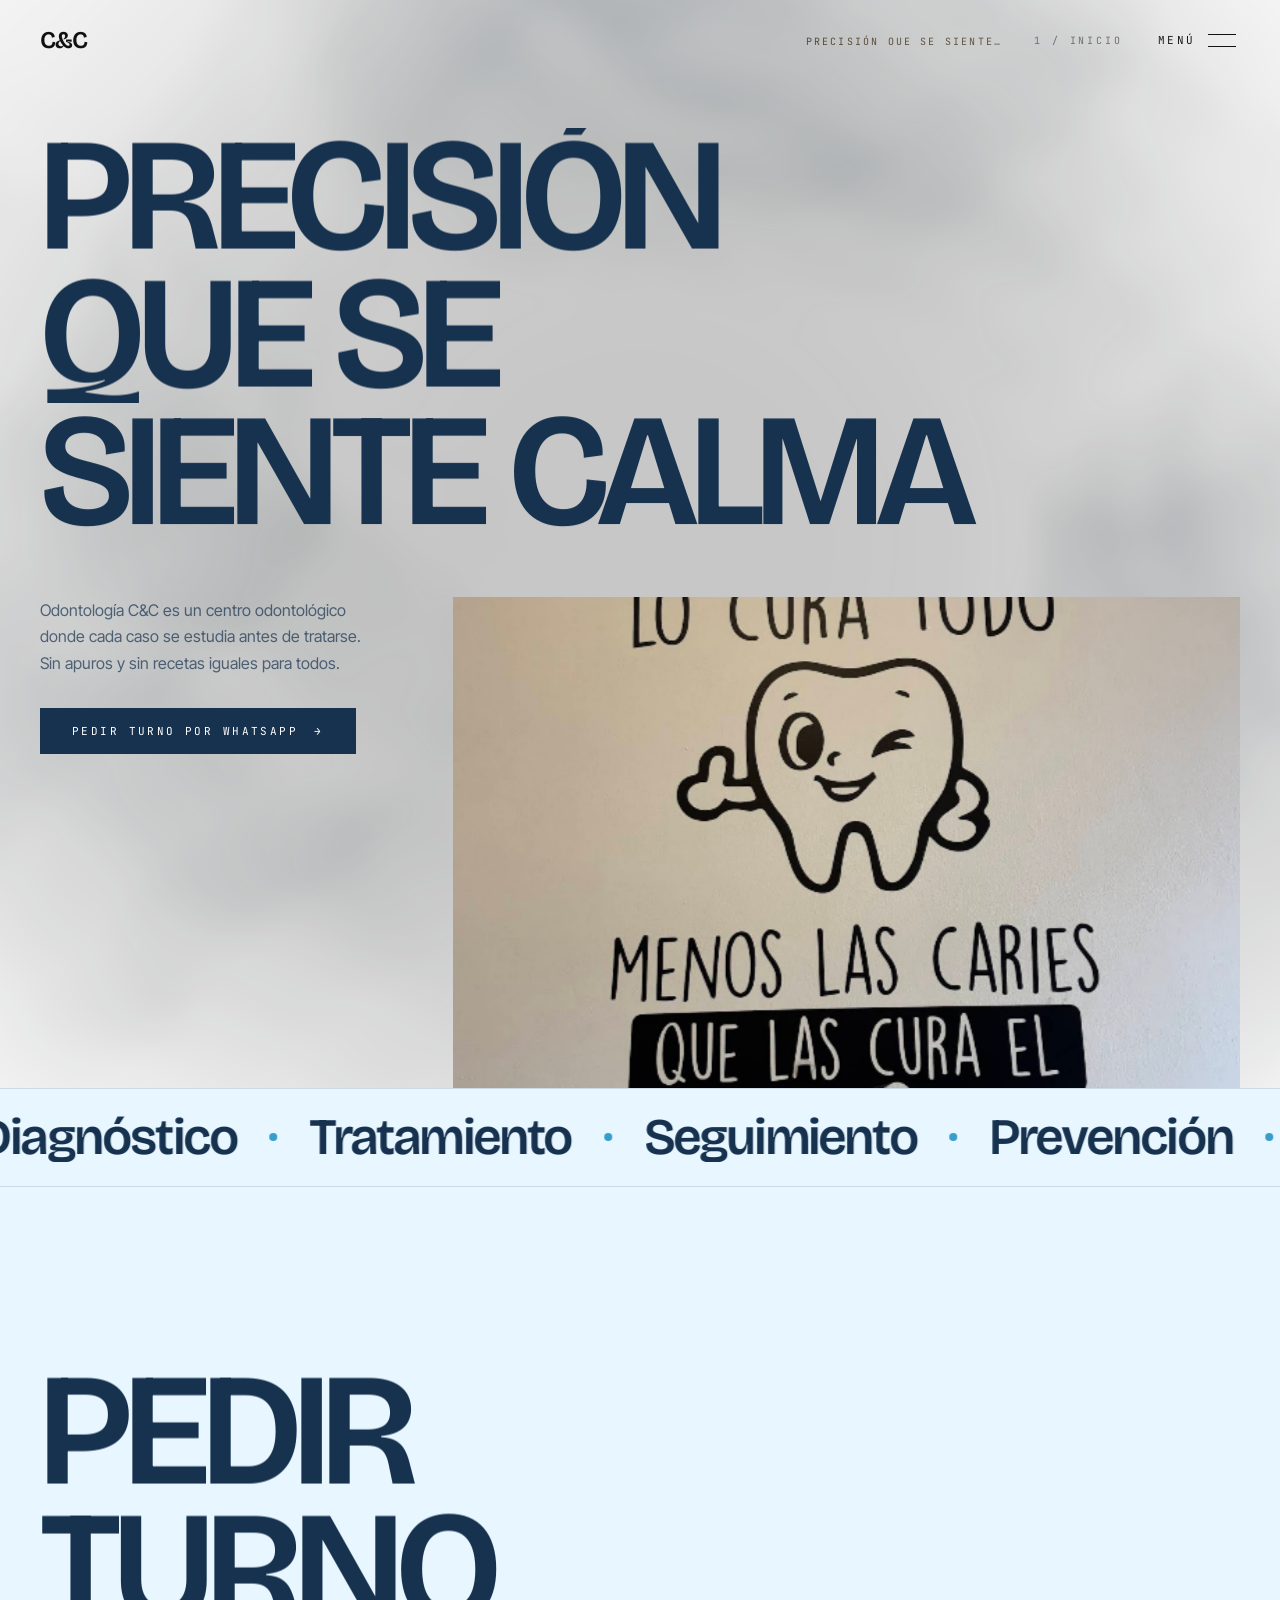
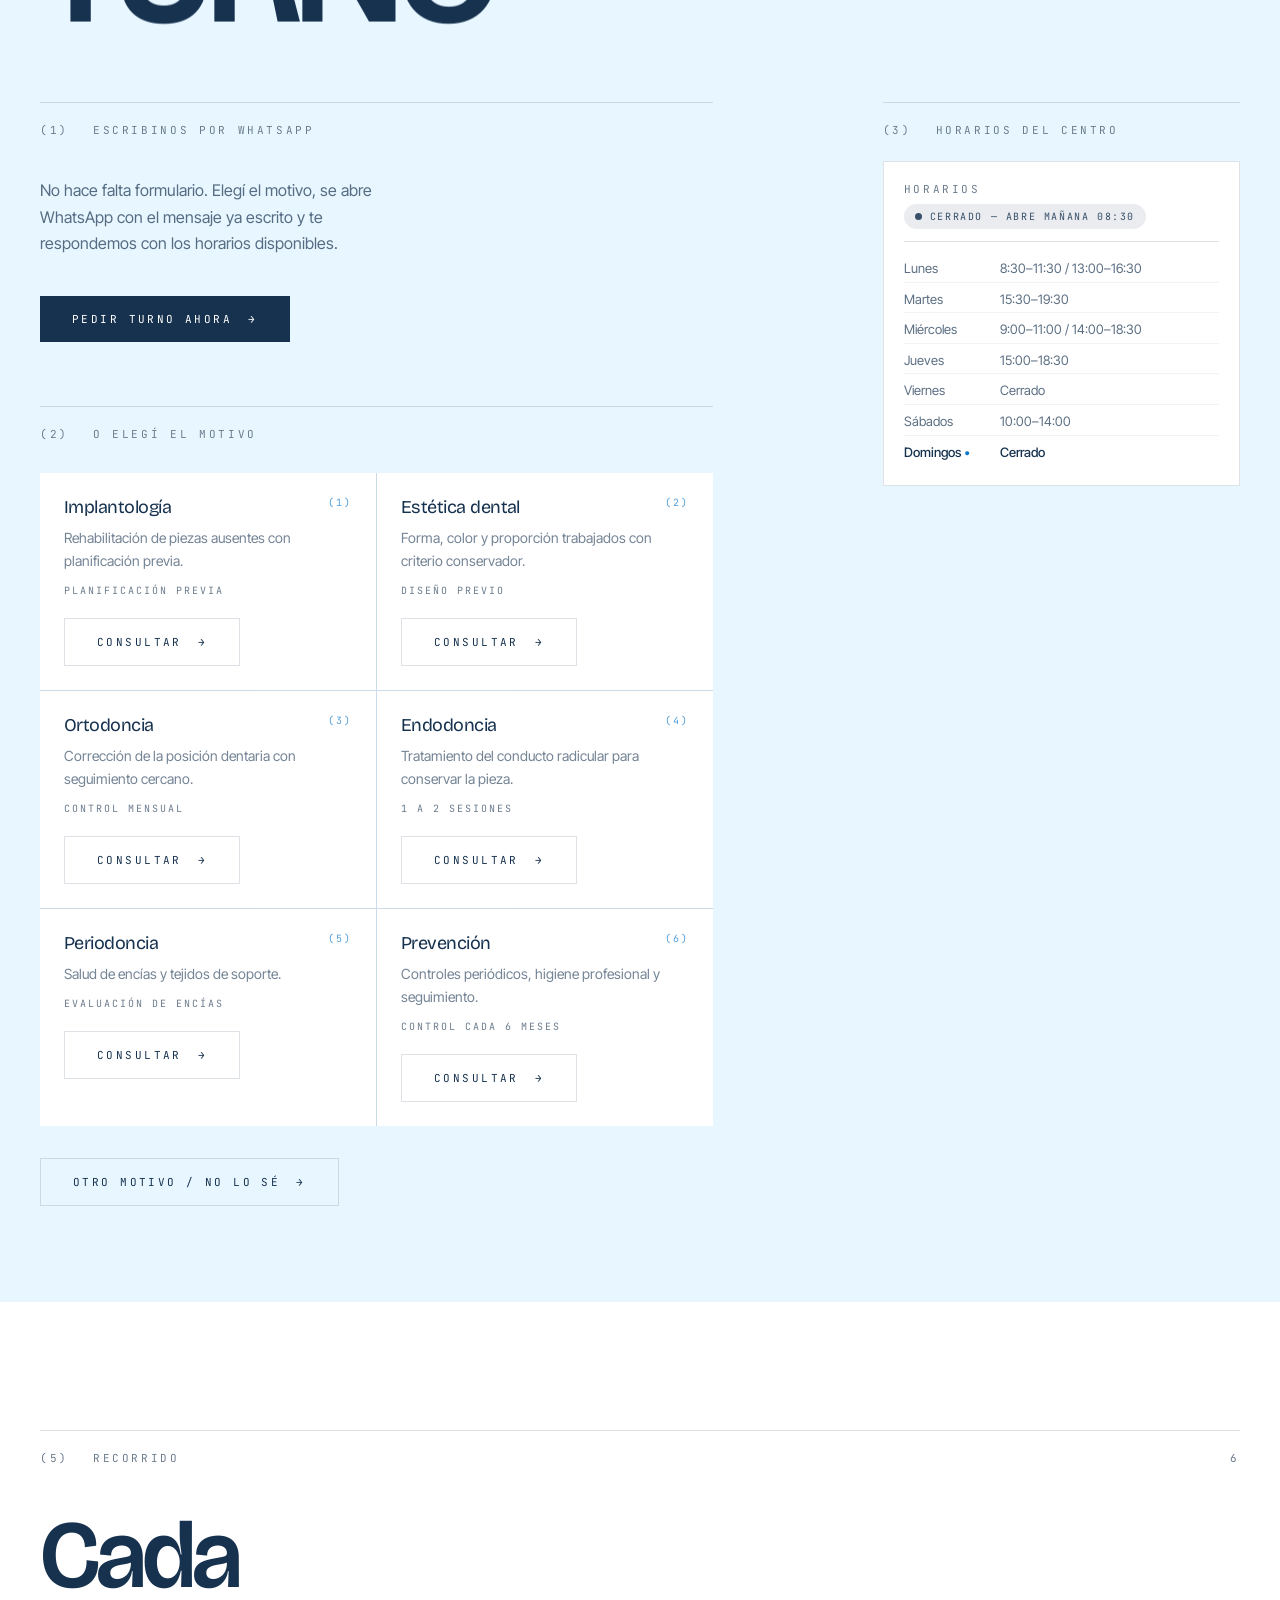
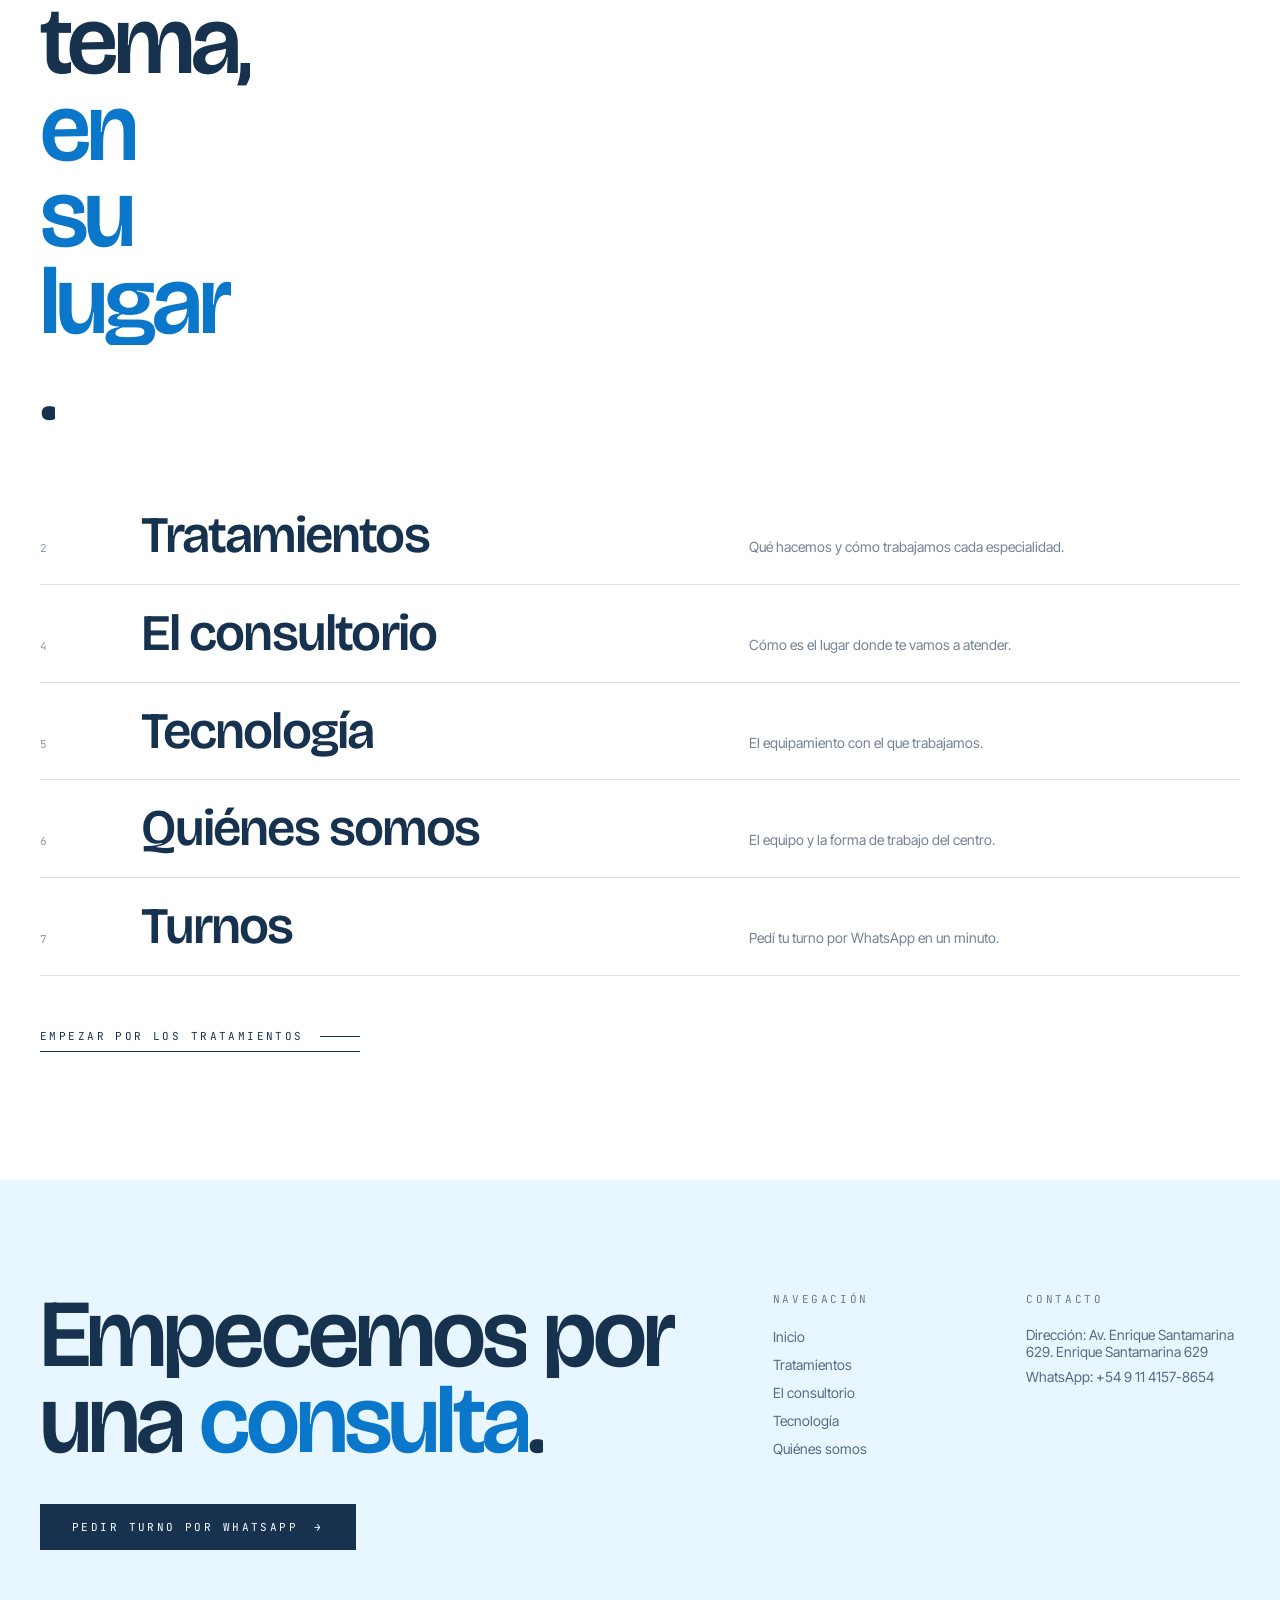
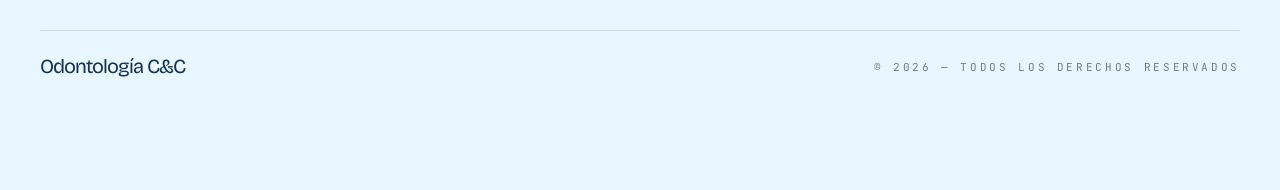
==== commit 05218e9e: "Celu" ====
--- a/index.html
+++ b/index.html
@@ -80,6 +80,11 @@
                   href="https://wa.me/+5491141578654?text=%C2%A1Hola%21%20Quiero%20pedir%20un%20turno%20en%20Odontolog%C3%ADa%20C%26C."
                   target="_blank" rel="noopener noreferrer"><span class="relativo">Pedir turno por WhatsApp</span><span
                     class="flecha">→</span></a></span></div>
+          </div>
+          <div class="med-cs-8">
+            <div class="aspecto-16-10 ancho-completo" data-parallax data-amount="80"><img src="assets/clinic-wide.jpg"
+                alt="Consultorio de Odontología C&amp;C con luz natural" width="1600" height="1008" loading="eager"
+                decoding="async" /></div>
           </div>
         </div>
       </div>
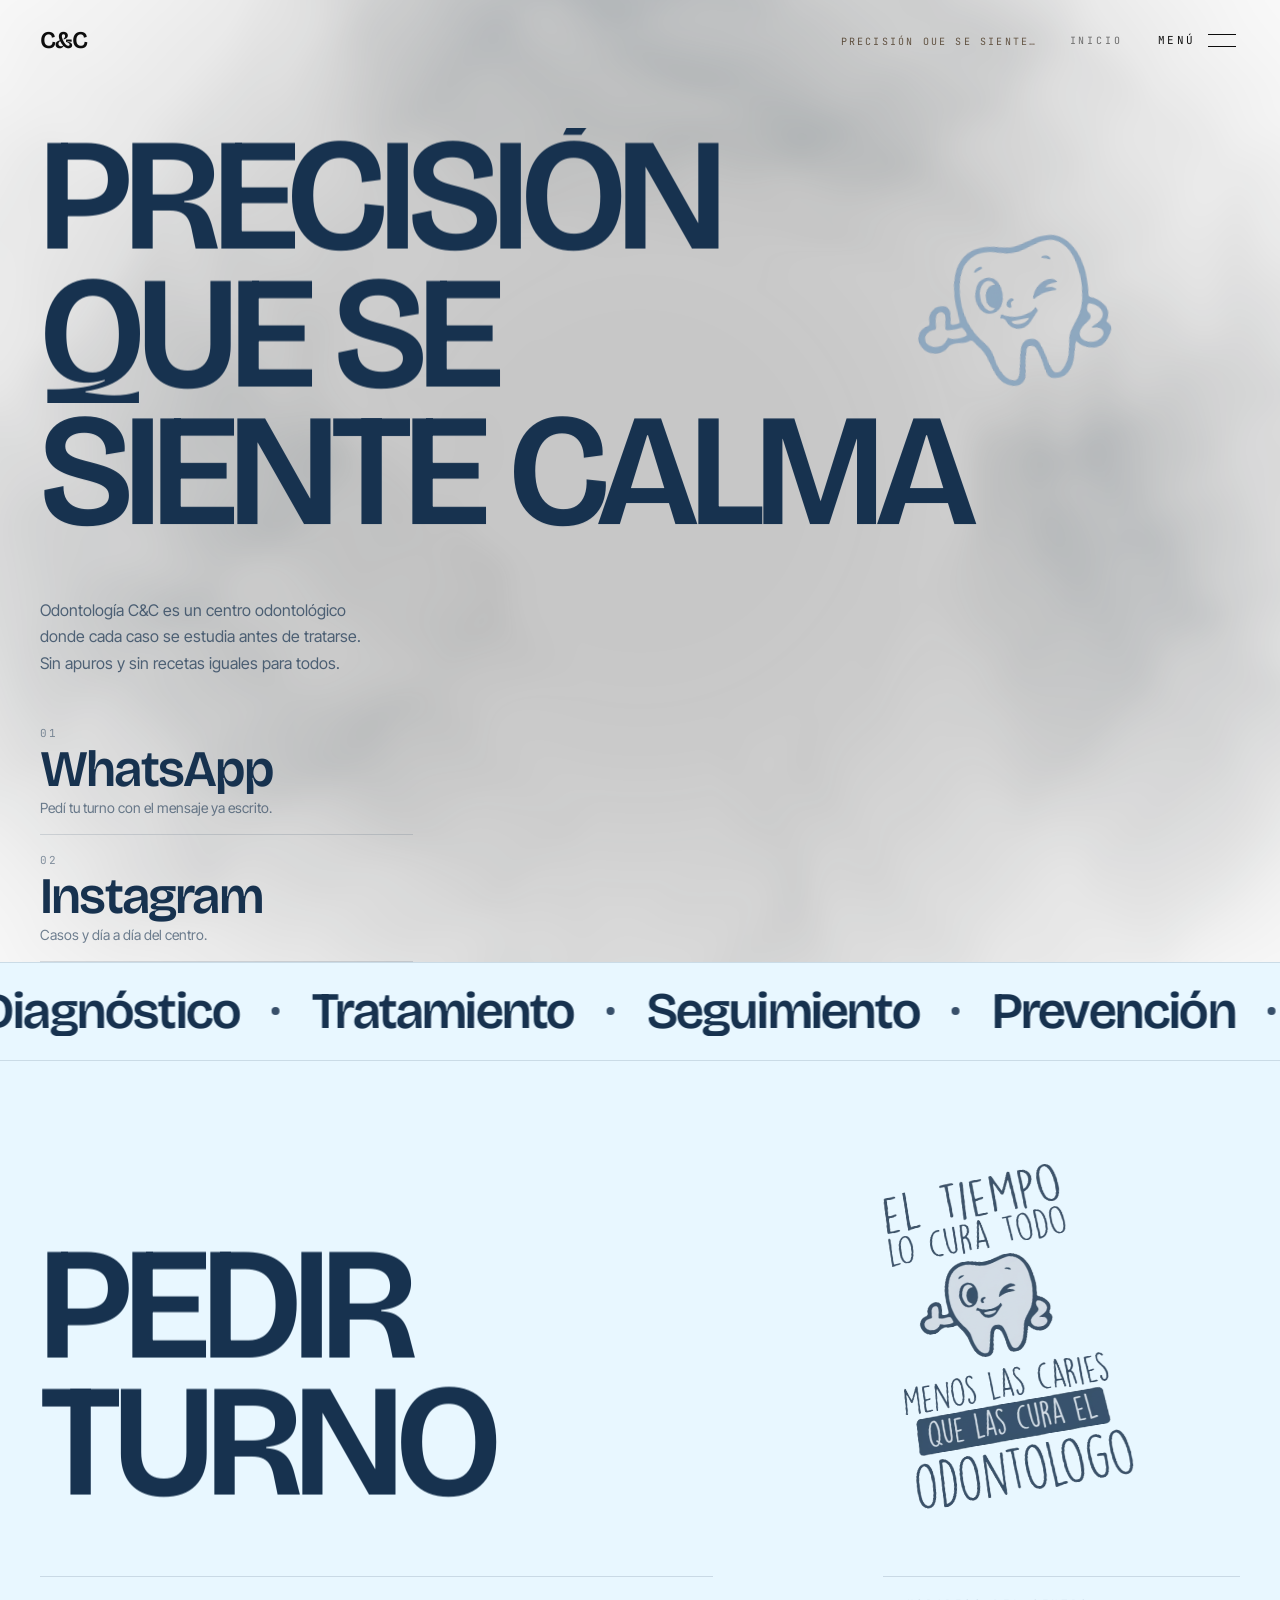
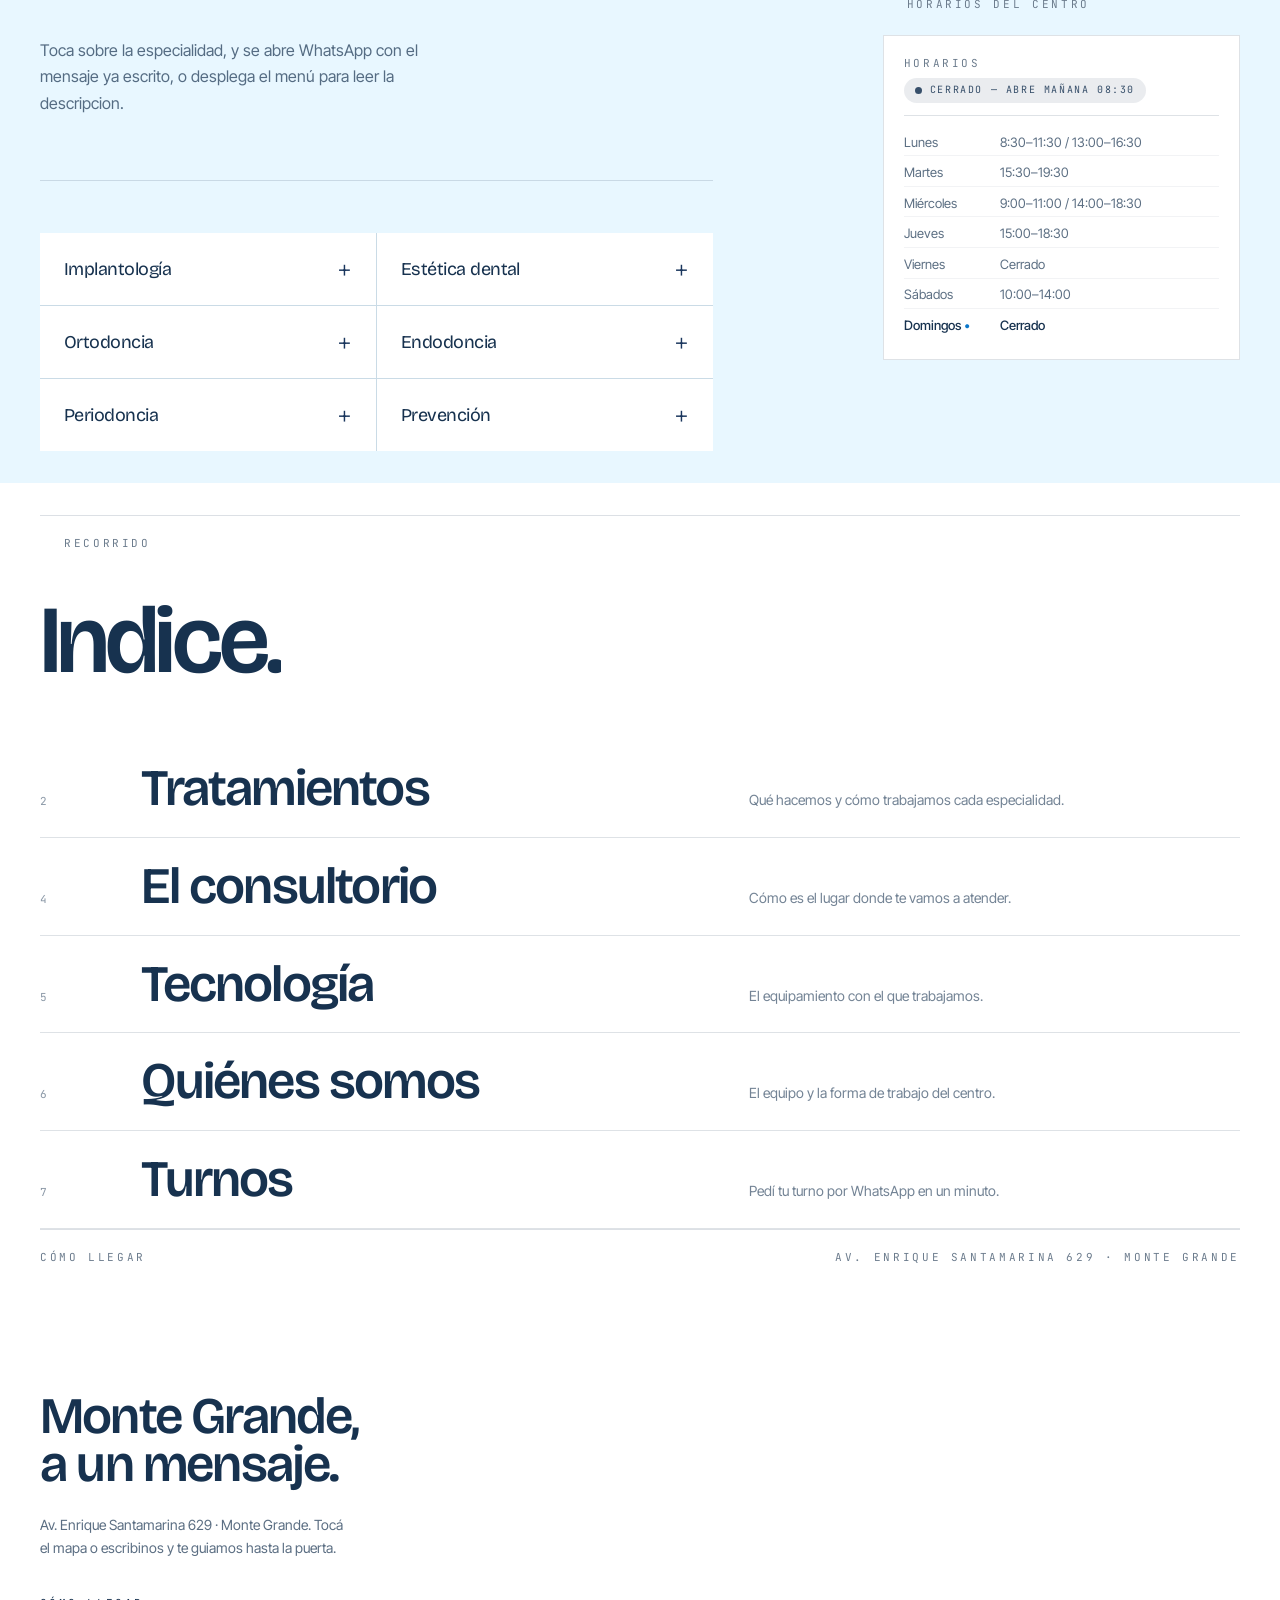
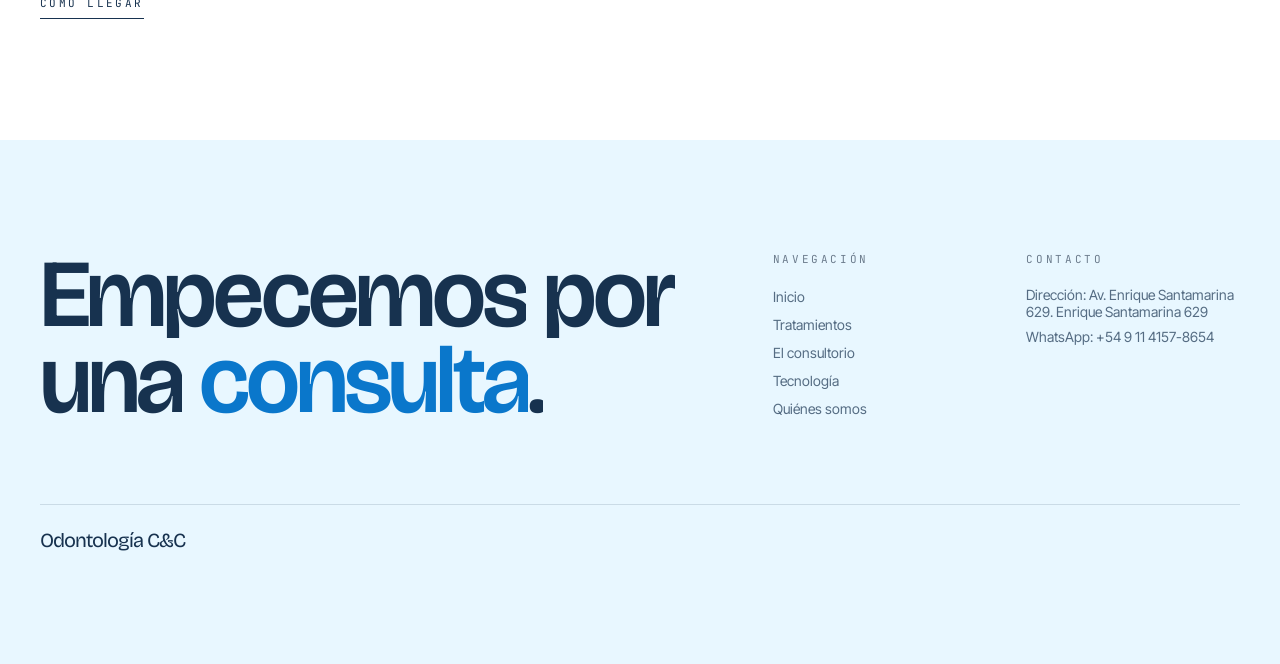
==== commit fcf293a2: "Celu" ====
--- a/index.html
+++ b/index.html
@@ -4,20 +4,19 @@
 <head>
   <meta charset="utf-8" />
   <meta name="viewport" content="width=device-width, initial-scale=1" />
-  <title>Odontología C&amp;C — Centro odontológico</title>
+  <title>Odontología C&amp;C Centro odontológico</title>
   <meta name="description"
     content="Centro odontológico C&amp;C: tratamientos, consultorio propio y turnos por WhatsApp. Atención con tiempos reales y seguimiento del caso." />
   <meta name="author" content="Odontología C&amp;C" />
   <meta property="og:type" content="website" />
-  <meta property="og:title" content="Odontología C&amp;C — Centro odontológico" />
+  <meta property="og:title" content="Odontología C&amp;C Centro odontológico" />
   <meta property="og:description"
     content="Centro odontológico C&amp;C: tratamientos, consultorio propio y turnos por WhatsApp. Atención con tiempos reales y seguimiento del caso." />
   <meta name="twitter:card" content="summary_large_image" />
-  <link rel="icon" href="favicon.ico" />
   <link rel="preconnect" href="https://fonts.googleapis.com" />
   <link rel="preconnect" href="https://fonts.gstatic.com" crossorigin />
-  <link rel="stylesheet"
-    href="https://fonts.googleapis.com/css2?family=Bricolage+Grotesque:opsz,wght@12..96,500;12..96,600;12..96,700&family=Inter+Tight:wght@400;500&family=JetBrains+Mono:wght@400&display=swap" />
+  <link rel="stylesheet"href="https://fonts.googleapis.com/css2?family=Bricolage+Grotesque:opsz,wght@12..96,500;12..96,600;12..96,700&family=Inter+Tight:wght@400;500&family=JetBrains+Mono:wght@400&display=swap" />
+  <link rel="icon" href="favicon.png">
   <link rel="stylesheet" href="css/base.css" />
   <link rel="stylesheet" href="css/utils.css" />
   <link rel="stylesheet" href="css/efectos.css" />
@@ -32,7 +31,7 @@
         <span class="marca-subtexto">Odontología</span>
       </a>
       <div class="cabecera-derecha">
-        <span class="pagina-actual">1 / Inicio</span>
+        <span class="pagina-actual">Inicio</span>
         <span data-magnetic="0.35">
           <button type="button" class="boton-menu" data-menu-btn aria-expanded="false" aria-label="Abrir menú">
             <span data-menu-label>Menú</span>
@@ -60,31 +59,41 @@
       <div class="menu-info">
         <p class="fuente-texto parrafo-chico opacidad-60" style="max-width:20rem">Atención odontológica con tiempos
           reales y seguimiento del caso.</p>
+        <div class="foto-menu">
+          <img src="imagen-menu.png" width="427" height="569"
+            alt="Letrero artesanal: el tiempo lo cura todo, menos las caries que las cura el odontólogo">
+        </div>
       </div>
     </div>
   </div>
 
   <main>
     <section class="fondo-claro relativo alto-pantalla oculto-desborde relleno-arriba-32">
+      <img src="imagen-principal2.png" class="img-suelta suelta-1" alt="">
       <div class="contenedor">
         <h1 class="titulo-xl mayusculas" data-split data-delay="0.15" data-trigger="load"><span
             class="linea-mascara"><span data-line-inner>Precisión</span></span><span class="linea-mascara"><span
-              data-line-inner>que
-              se</span></span><span class="linea-mascara"><span data-line-inner>siente calma</span></span></h1>
+              data-line-inner>que se
+            </span></span> <div class="foto-titulo"><img src="imagen-principal2.png"></div><span class="linea-mascara"><span data-line-inner>siente calma
+              </span></span>
+          </h1>
         <div class="grilla espacio-10 margen-arriba-14 med-columnas-12">
           <div class="med-cs-4" data-reveal data-delay="0.6">
             <p class="fuente-texto parrafo opacidad-70" style="max-width:38ch">Odontología C&amp;C es un centro
               odontológico donde
               cada caso se estudia antes de tratarse. Sin apuros y sin recetas iguales para todos.</p>
-            <div class="margen-arriba-8"><span data-magnetic="0.25"><a class="boton boton-solido"
-                  href="https://wa.me/+5491141578654?text=%C2%A1Hola%21%20Quiero%20pedir%20un%20turno%20en%20Odontolog%C3%ADa%20C%26C."
-                  target="_blank" rel="noopener noreferrer"><span class="relativo">Pedir turno por WhatsApp</span><span
-                    class="flecha">→</span></a></span></div>
-          </div>
-          <div class="med-cs-8">
-            <div class="aspecto-16-10 ancho-completo" data-parallax data-amount="80"><img src="assets/clinic-wide.jpg"
-                alt="Consultorio de Odontología C&amp;C con luz natural" width="1600" height="1008" loading="eager"
-                decoding="async" /></div>
+              <div class="margen-arriba-8 hero-redes">
+                <a class="fila-indice" href="https://wa.me/5491141578654?text=%C2%A1Hola%21%20Quiero%20pedir%20un%20turno%20en%20Odontolog%C3%ADa%20C%26C." target="_blank" rel="noopener noreferrer"><span class="col-span-2 med-cs-1 texto-mono-11 opacidad-50">01</span><span class="nombre-indice titulo-mediano col-span-10 med-cs-6">WhatsApp</span><span class="col-span-12 med-cs-5 fuente-texto texto-chico opacidad-60">Pedí tu turno con el mensaje ya escrito.</span></a>
+                <a class="fila-indice" href="https://www.instagram.com/odonto_cyc/" target="_blank" rel="noopener noreferrer"><span class="col-span-2 med-cs-1 texto-mono-11 opacidad-50">02</span><span class="nombre-indice titulo-mediano col-span-10 med-cs-6">Instagram</span><span class="col-span-12 med-cs-5 fuente-texto texto-chico opacidad-60">Casos y día a día del centro.</span></a>
+                </div>
+                <div class="contenedor-redes">
+                <a class="relative" href="https://wa.me/+5491141578654?text=%C2%A1Hola%21%20Quiero%20pedir%20un%20turno%20en%20Odontolog%C3%ADa%20C%26C." target="_blank" rel="noopener noreferrer">
+                  <img src="whatsapp.png" alt="WhatsApp"></a>
+                  <div class="linea-separadora"></div>
+                <a class="relative-ig" href="https://www.instagram.com/odonto_cyc/" target="_blank" rel="noopener noreferrer">
+                  <img src="instagram.png" alt="Instagram"></a>
+                </div>
+            </div>
           </div>
         </div>
       </div>
@@ -112,99 +121,106 @@
       </div>
     </div>
 
-    <section id="pedir-turno" class="fondo-celeste alto-pantalla relleno-abajo-24 relleno-arriba-36 med-ra-44">
+    <section id="pedir-turno" class="fondo-celeste relleno-abajo-8 relleno-arriba-36 med-ra-44">
       <div class="contenedor">
         <h1 class="titulo-xl mayusculas" data-split data-delay="0.1" data-trigger="load"><span
             class="linea-mascara"><span data-line-inner>Pedir</span></span><span class="linea-mascara"><span
               data-line-inner>turno</span></span></h1>
+              <img src="imagen-menu.png" class="img-suelta suelta-2" alt="">
         <div class="grilla espacio-16 margen-arriba-16 med-columnas-12">
           <div class="med-cs-7">
-            <div class="cabecera-seccion"><span class="etiqueta">(1)</span><span class="etiqueta">Escribinos por
-                WhatsApp</span>
+            <div class="cabecera-seccion"><span class="etiqueta"></span>
             </div>
             <div class="margen-arriba-10" data-reveal data-y="30">
-              <p class="fuente-texto parrafo opacidad-70" style="max-width:42ch">No hace falta formulario. Elegí el
-                motivo, se abre
-                WhatsApp con el mensaje ya escrito y te respondemos con los horarios disponibles.</p>
-              <div class="margen-arriba-10"><span data-magnetic="0.25"><a class="boton boton-solido"
-                    href="https://wa.me/+5491141578654?text=%C2%A1Hola%21%20Quiero%20pedir%20un%20turno%20en%20Odontolog%C3%ADa%20C%26C."
-                    target="_blank" rel="noopener noreferrer"><span class="relativo">Pedir turno ahora</span><span
-                      class="flecha">→</span></a></span></div>
+              <p class="fuente-texto parrafo opacidad-70" style="max-width:42ch">Toca sobre la especialidad,
+                y se abre
+                WhatsApp con el mensaje ya escrito, o desplega el menú para leer la descripcion.</p>
             </div>
             <div class="margen-arriba-16">
-              <div class="cabecera-seccion"><span class="etiqueta">(2)</span><span class="etiqueta">O elegí el
-                  motivo</span></div>
-              <div class="grilla-tarjetas margen-arriba-8 peq-columnas-2">
-                <div class="tarjeta relleno-6">
-                  <p class="fuente-titulo texto-grande">Implantología</p>
-                  <p class="margen-arriba-2 fuente-texto parrafo-chico opacidad-60">Rehabilitación de piezas ausentes
-                    con planificación previa.</p>
-                  <p class="tarjeta-detalle">Planificación previa</p>
-                  <div class="margen-arriba-5"><span data-magnetic="0.25"><a class="boton boton-borde"
-                        href="https://wa.me/+5491141578654?text=%C2%A1Hola%21%20Quiero%20pedir%20un%20turno%20por%20Implantolog%C3%ADa%20en%20Odontolog%C3%ADa%20C%26C."
-                        target="_blank" rel="noopener noreferrer"><span class="relativo">Consultar</span><span
-                          class="flecha">→</span></a></span></div>
-                </div>
-                <div class="tarjeta relleno-6">
-                  <p class="fuente-titulo texto-grande">Estética dental</p>
-                  <p class="margen-arriba-2 fuente-texto parrafo-chico opacidad-60">Forma, color y proporción trabajados
-                    con criterio conservador.
-                  </p>
-                  <p class="tarjeta-detalle">Diseño previo</p>
-                  <div class="margen-arriba-5"><span data-magnetic="0.25"><a class="boton boton-borde"
-                        href="https://wa.me/+5491141578654?text=%C2%A1Hola%21%20Quiero%20pedir%20un%20turno%20por%20Est%C3%A9tica%20dental%20en%20Odontolog%C3%ADa%20C%26C."
-                        target="_blank" rel="noopener noreferrer"><span class="relativo">Consultar</span><span
-                          class="flecha">→</span></a></span></div>
-                </div>
-                <div class="tarjeta relleno-6">
-                  <p class="fuente-titulo texto-grande">Ortodoncia</p>
-                  <p class="margen-arriba-2 fuente-texto parrafo-chico opacidad-60">Corrección de la posición dentaria
-                    con seguimiento cercano.</p>
-                  <p class="tarjeta-detalle">Control mensual</p>
-                  <div class="margen-arriba-5"><span data-magnetic="0.25"><a class="boton boton-borde"
-                        href="https://wa.me/+5491141578654?text=%C2%A1Hola%21%20Quiero%20pedir%20un%20turno%20por%20Ortodoncia%20en%20Odontolog%C3%ADa%20C%26C."
-                        target="_blank" rel="noopener noreferrer"><span class="relativo">Consultar</span><span
-                          class="flecha">→</span></a></span></div>
-                </div>
-                <div class="tarjeta relleno-6">
-                  <p class="fuente-titulo texto-grande">Endodoncia</p>
-                  <p class="margen-arriba-2 fuente-texto parrafo-chico opacidad-60">Tratamiento del conducto radicular
-                    para conservar la pieza.</p>
-                  <p class="tarjeta-detalle">1 a 2 sesiones</p>
-                  <div class="margen-arriba-5"><span data-magnetic="0.25"><a class="boton boton-borde"
-                        href="https://wa.me/+5491141578654?text=%C2%A1Hola%21%20Quiero%20pedir%20un%20turno%20por%20Endodoncia%20en%20Odontolog%C3%ADa%20C%26C."
-                        target="_blank" rel="noopener noreferrer"><span class="relativo">Consultar</span><span
-                          class="flecha">→</span></a></span></div>
-                </div>
-                <div class="tarjeta relleno-6">
-                  <p class="fuente-titulo texto-grande">Periodoncia</p>
-                  <p class="margen-arriba-2 fuente-texto parrafo-chico opacidad-60">Salud de encías y tejidos de
-                    soporte.</p>
-                  <p class="tarjeta-detalle">Evaluación de encías</p>
-                  <div class="margen-arriba-5"><span data-magnetic="0.25"><a class="boton boton-borde"
-                        href="https://wa.me/+5491141578654?text=%C2%A1Hola%21%20Quiero%20pedir%20un%20turno%20por%20Periodoncia%20en%20Odontolog%C3%ADa%20C%26C."
-                        target="_blank" rel="noopener noreferrer"><span class="relativo">Consultar</span><span
-                          class="flecha">→</span></a></span></div>
-                </div>
-                <div class="tarjeta relleno-6">
-                  <p class="fuente-titulo texto-grande">Prevención</p>
-                  <p class="margen-arriba-2 fuente-texto parrafo-chico opacidad-60">Controles periódicos, higiene
-                    profesional y seguimiento.</p>
-                  <p class="tarjeta-detalle">Control cada 6 meses</p>
-                  <div class="margen-arriba-5"><span data-magnetic="0.25"><a class="boton boton-borde"
-                        href="https://wa.me/+5491141578654?text=%C2%A1Hola%21%20Quiero%20pedir%20un%20turno%20por%20Prevenci%C3%B3n%20en%20Odontolog%C3%ADa%20C%26C."
-                        target="_blank" rel="noopener noreferrer"><span class="relativo">Consultar</span><span
-                          class="flecha">→</span></a></span></div>
+              <div class="cabecera-seccion"><span class="etiqueta"></span></div>
+               <div class="grilla-tarjetas margen-arriba-8 peq-columnas-2">
+                <div class="tarjeta relleno-6 acordeon-item">
+                  <div class="acordeon-cabecera">
+                    <a href="https://wa.me/+5491141578654?text=%C2%A1Hola%21%20Quiero%20pedir%20un%20turno%20por%20el%20servicio%20de%Implantolog%C3%ADa" target="_blank" rel="noopener noreferrer" class="fuente-titulo texto-grande enlace-wsp-titulo">Implantología</a>
+                    <span class="acordeon-icono">+</span>
+                  </div>
+                  <div class="acordeon-wrapper">
+                    <div class="acordeon-contenido">
+                      <p class="margen-arriba-2 fuente-texto parrafo-chico opacidad-60">Rehabilitación de piezas ausentes
+                        con planificación previa.</p>
+                      <p class="tarjeta-detalle">Planificación previa</p>
+                    </div>
+                  </div>
+                </div>
+                <div class="tarjeta relleno-6 acordeon-item">
+                  <div class="acordeon-cabecera">
+                    <a href="https://wa.me/+5491141578654?text=%C2%A1Hola%21%20Quiero%20pedir%20un%20turno%20por%20el%20servicio%20de%Est%C3%A9tica%20dental" target="_blank" rel="noopener noreferrer" class="fuente-titulo texto-grande enlace-wsp-titulo">Estética dental</a>
+                    <span class="acordeon-icono">+</span>
+                  </div>
+                  <div class="acordeon-wrapper">
+                    <div class="acordeon-contenido">
+                      <p class="margen-arriba-2 fuente-texto parrafo-chico opacidad-60">Forma, color y proporción trabajados con criterio conservador.</p>
+                      <p class="tarjeta-detalle">Diseño previo</p>
+                    </div>
+                  </div>
+                </div>
+
+                <div class="tarjeta relleno-6 acordeon-item">
+                  <div class="acordeon-cabecera">
+                    <a href="https://wa.me/+5491141578654?text=%C2%A1Hola%21%20Quiero%20pedir%20un%20turno%20por%20el%20servicio%20de%20Ortodoncia" target="_blank" rel="noopener noreferrer" class="fuente-titulo texto-grande enlace-wsp-titulo">Ortodoncia</a>
+                    <span class="acordeon-icono">+</span>
+                  </div>
+                  <div class="acordeon-wrapper">
+                    <div class="acordeon-contenido">
+                      <p class="margen-arriba-2 fuente-texto parrafo-chico opacidad-60">Corrección de la posición dentaria con seguimiento cercano.</p>
+                      <p class="tarjeta-detalle">Control mensual</p>
+                    </div>
+                  </div>
+                </div>
+
+                <div class="tarjeta relleno-6 acordeon-item">
+                  <div class="acordeon-cabecera">
+                    <a href="https://wa.me/+5491141578654?text=%C2%A1Hola%21%20Quiero%20pedir%20un%20turno%20por%20el%20servicio%20de%20Endodoncia" target="_blank" rel="noopener noreferrer" class="fuente-titulo texto-grande enlace-wsp-titulo">Endodoncia</a>
+                    <span class="acordeon-icono">+</span>
+                  </div>
+                  <div class="acordeon-wrapper">
+                    <div class="acordeon-contenido">
+                      <p class="margen-arriba-2 fuente-texto parrafo-chico opacidad-60">Tratamiento del conducto radicular para conservar la pieza.</p>
+                      <p class="tarjeta-detalle">1 a 2 sesiones</p>
+                    </div>
+                  </div>
+                </div>
+
+                <div class="tarjeta relleno-6 acordeon-item">
+                  <div class="acordeon-cabecera">
+                    <a href="https://wa.me/+5491141578654?text=%C2%A1Hola%21%20Quiero%20pedir%20un%20turno%20por%20el%20servicio%20de%20Periodoncia" target="_blank" rel="noopener noreferrer" class="fuente-titulo texto-grande enlace-wsp-titulo">Periodoncia</a>
+                    <span class="acordeon-icono">+</span>
+                  </div>
+                  <div class="acordeon-wrapper">
+                    <div class="acordeon-contenido">
+                      <p class="margen-arriba-2 fuente-texto parrafo-chico opacidad-60">Salud de encías y tejidos de soporte.</p>
+                      <p class="tarjeta-detalle">Evaluación de encías</p>
+                    </div>
+                  </div>
+                </div>
+
+                <div class="tarjeta relleno-6 acordeon-item">
+                  <div class="acordeon-cabecera">
+                    <a href="https://wa.me/+5491141578654?text=%C2%A1Hola%21%20Quiero%20pedir%20un%20turno%20por%20el%20servicio%20de%20Prevención" target="_blank" rel="noopener noreferrer" class="fuente-titulo texto-grande enlace-wsp-titulo">Prevención</a>
+                    <span class="acordeon-icono">+</span>
+                  </div>
+                  <div class="acordeon-wrapper">
+                    <div class="acordeon-contenido">
+                      <p class="margen-arriba-2 fuente-texto parrafo-chico opacidad-60">Controles periódicos, higiene profesional y seguimiento.</p>
+                      <p class="tarjeta-detalle">Control cada 6 meses</p>
+                    </div>
+                  </div>
                 </div>
               </div>
-              <div class="margen-arriba-8"><span data-magnetic="0.25"><a class="boton boton-borde"
-                    href="https://wa.me/+5491141578654?text=%C2%A1Hola%21%20Tengo%20una%20consulta%20sobre%20los%20tratamientos%20de%20Odontolog%C3%ADa%20C%26C."
-                    target="_blank" rel="noopener noreferrer"><span class="relativo">Otro motivo / no lo sé</span><span
-                      class="flecha">→</span></a></span></div>
             </div>
           </div>
           <aside class="med-cs-4 med-ci-9 bloque-horarios">
-            <div class="cabecera-seccion"><span class="etiqueta">(3)</span><span class="etiqueta">Horarios del
+            <div class="cabecera-seccion"><span class="etiqueta"></span><span class="etiqueta">Horarios del
                 centro</span></div>
             <div class="margen-arriba-6 caja-horarios" data-reveal data-y="24">
               <div class="horarios-top">
@@ -230,12 +246,12 @@
     </section>
 
 
-    <section class="fondo-claro relleno-vert-24 med-rv-32">
+    <section class="fondo-claro relleno-arriba-8 med-ra-8 relleno-abajo-0 med-rb-0">
       <div class="contenedor">
-        <div class="cabecera-seccion"><span class="etiqueta">(5)</span><span class="etiqueta">Recorrido</span><span
-            class="derecha etiqueta">6</span></div>
+        <div class="cabecera-seccion"><span class="etiqueta"></span><span class="etiqueta">Recorrido</span><span
+            class="derecha etiqueta"></span></div>
         <div class="margen-arriba-12" data-reveal data-y="40" style="max-width:16ch">
-          <h2 class="titulo-grande" data-palabras>Cada tema, <span class="texto-verde">en su lugar</span>.</h2>
+          <h2 class="titulo-grande" data-palabras>Indice.</h2>
         </div>
         <div class="margen-arriba-14"><a class="fila-indice" href="tratamientos.html"><span
               class="col-span-2 med-cs-1 texto-mono-11 opacidad-50">2</span><span
@@ -259,12 +275,29 @@
               class="nombre-indice titulo-mediano col-span-10 med-cs-6">Turnos</span><span
               class="col-span-12 med-cs-5 fuente-texto texto-chico opacidad-60">Pedí tu turno por WhatsApp en un
               minuto.</span></a></div>
-        <div class="margen-arriba-12"><span data-magnetic="0.22"><a class="enlace-flecha"
-              href="tratamientos.html">Empezar por los
-              tratamientos<span class="barra"></span></a></span></div>
       </div>
     </section>
-
+    <section id="como-llegar" class="fondo-claro relleno-abajo-8 med-rb-8 relleno-arriba-0 med-ra-0">
+      <div class="contenedor">
+        <div class="cabecera-seccion"><span class="etiqueta">Cómo llegar</span><span class="derecha etiqueta">Av. Enrique Santamarina 629 · Monte Grande</span></div>
+        <div class="grilla espacio-12 margen-arriba-10 med-columnas-12 alinear-centro">
+          <div class="med-cs-4">
+            <div data-reveal data-y="30">
+              <h2 class="titulo-mediano" style="max-width:14ch">Monte Grande, a un mensaje.</h2>
+              <p class="margen-arriba-6 fuente-texto parrafo-chico opacidad-70" style="max-width:38ch">Av. Enrique Santamarina 629 · Monte Grande. Tocá el mapa o escribinos y te guiamos hasta la puerta.</p>
+              <div class="margen-arriba-8"><span data-magnetic="0.22"><a class="enlace-flecha"
+                    href="https://www.google.com/maps/dir/?api=1&destination=Avenida+Enrique+Santamarina+629+Monte+Grande+Buenos+Aires"
+                    target="_blank" rel="noopener noreferrer">Cómo llegar</a></span></div>
+            </div>
+          </div>
+          <div class="med-cs-8">
+            <div class="contenedor-mapa-google">
+              <iframe src="https://www.google.com/maps/embed?pb=!1m18!1m12!1m3!1d3278.293456789!2d-58.4658!3d-34.8197!2m3!1f0!2f0!3f0!3m2!1i1024!2i768!4f13.1!3m3!1m2!1s0x95bcd2a123456789%3A0x123456789abcdef!2sAv.+Enrique+Santamarina+629%2C+B1842+Monte+Grande%2C+Provincia+de+Buenos+Aires!5e0!3m2!1ses-419!2sar!4v1!5m2!1ses-419!2sar" width="100%" height="400" style="border:0;" allowfullscreen="" loading="lazy"></iframe>
+            </div>
+          </div>
+        </div>
+      </div>
+    </section>
   </main>
   <footer class="fondo-celeste">
     <div class="contenedor relleno-vert-20 med-rv-28">
@@ -272,10 +305,6 @@
         <div class="med-cs-7">
           <h2 class="titulo-grande" data-palabras style="max-width:12ch">Empecemos por una <span
               class="texto-verde">consulta</span>.</h2>
-          <div class="margen-arriba-10"><span data-magnetic="0.25"><a class="boton boton-solido"
-                href="https://wa.me/+5491141578654?text=%C2%A1Hola%21%20Quiero%20pedir%20un%20turno%20en%20Odontolog%C3%ADa%20C%26C."
-                target="_blank" rel="noopener noreferrer"><span class="relativo">Pedir turno por WhatsApp</span><span
-                  class="flecha">→</span></a></span></div>
         </div>
         <div class="grilla espacio-10 med-cs-5 med-columnas-2">
           <div>
@@ -299,7 +328,6 @@
       </div>
       <div class="margen-arriba-20 flexible columna espacio-3 borde-arriba relleno-arriba-6 peq-fila peq-ac peq-je">
         <span class="fuente-titulo texto-xl" style="letter-spacing:-0.05em">Odontología C&amp;C</span>
-        <span class="etiqueta">© 2026 — Todos los derechos reservados</span>
       </div>
     </div>
   </footer>
@@ -307,4 +335,4 @@
   <script src="js/efectos.js" defer></script>
 </body>
 
-</html>+</html>
--- a/css/base.css
+++ b/css/base.css
@@ -303,7 +303,7 @@
   height: 0.5rem;
   width: 0.5rem;
   border-radius: 999px;
-  background: var(--clay);
+  background: var(--ink-soft);
 }
 
 
@@ -840,20 +840,17 @@
 .cta-flotante {
   position: fixed;
   z-index: 170;
-  left: 1rem;
   right: 1rem;
+  left: auto;
   bottom: 1rem;
   display: flex;
   align-items: center;
   justify-content: center;
-  gap: 0.75rem;
-  padding: 0.9rem 1rem;
+  width: 60px;
+  height: 60px;
+  padding: 0;
   background: var(--ink);
   color: var(--bone);
-  font-family: var(--font-mono);
-  font-size: 11px;
-  letter-spacing: 0.22em;
-  text-transform: uppercase;
   border-radius: 999px;
   box-shadow: 0 12px 30px -12px oklch(0.31 0.062 252 / 0.55);
   transform: translateY(160%);
@@ -861,6 +858,12 @@
 }
 .cta-flotante.visible {
   transform: translateY(0);
+}
+.cta-flotante img {
+  width: 32px;
+  height: 32px;
+  object-fit: contain;
+  filter: brightness(0) invert(1);
 }
 @media (width >= 48rem) {
   .cta-flotante {
@@ -1081,7 +1084,6 @@
   counter-increment: cc-tarjeta;
 }
 .grilla-tarjetas .tarjeta > p:first-child::after {
-  content: "(" counter(cc-tarjeta) ")";
   position: absolute;
   top: 1.5rem;
   right: 1.5rem;
@@ -1110,3 +1112,382 @@
   }
 }
 
+.foto-titulo img {
+  display: none;
+} 
+
+.foto-menu img {
+  display: none;
+} 
+
+.contenedor-redes {
+  display: none; 
+}
+
+.img-suelta {
+  position:absolute;
+
+}
+
+.suelta-1 {
+right: 160px;
+margin-top: 110px;
+max-width: 250px;
+rotate: -9deg;
+}
+   
+
+.suelta-2 {
+right: 150px;
+margin-top: -350px;
+max-width: 250px;
+rotate: -9deg;
+}
+.linea-separadora {
+display: block;
+width: 1px;
+height: 30px;
+flex-shrink: 0;
+background: color-mix(in oklab, var(--ink) 45%, transparent);
+border-radius: 1px;
+}
+.enlace-wsp-titulo {
+  text-decoration: none !important;
+  color: inherit !important; 
+  cursor: pointer;
+}
+
+.acordeon-cabecera {
+    display: flex !important;
+    justify-content: space-between !important; 
+    align-items: center !important;
+    width: 100% !important; 
+}
+.acordeon-icono {
+    cursor: pointer; 
+    font-size: 24px !important;
+    font-weight: 300 !important;
+    line-height: 1 !important; 
+    color: #1a365d; 
+    padding-left: 20px;
+}
+
+.acordeon-wrapper {
+    display: grid !important;
+    grid-template-rows: 0fr !important; 
+    transition: grid-template-rows 0.4s ease !important; 
+}
+
+.acordeon-contenido {
+    overflow: hidden !important; 
+    min-height: 0 !important; 
+    padding-top: 0px !important;
+    transition: padding 0.4s ease !important;
+}
+
+.acordeon-item.abierto .acordeon-wrapper {
+    grid-template-rows: 1fr !important; 
+}
+
+.acordeon-item.abierto .acordeon-contenido {
+    padding-top: 15px !important; 
+}
+
+#como-llegar .mapa-dibujo {
+    width: 100% !important;
+    height: 380px !important; 
+    border-radius: 20px !important;
+    overflow: hidden !important;
+    display: block !important;
+}
+.boton-icono {
+  display: inline-flex;
+  align-items: center;
+  justify-content: center;
+  gap: 0.65rem;
+  padding: 0.65rem 1.15rem;
+  min-width: 60px;
+  min-height: 56px;
+  box-sizing: border-box;
+  color: var(--ink);
+  background: var(--bone);
+  border: 1px solid color-mix(in oklab, var(--ink) 18%, transparent);
+  border-radius: 999px;
+  white-space: nowrap;
+  box-shadow: 0 10px 24px -18px oklch(0.31 0.062 252 / 0.5);
+  transition:
+  transform 0.45s var(--ease-out-expo),
+   background-color 0.45s var(--ease-out-expo),
+   box-shadow 0.45s var(--ease-out-expo),
+   border-color 0.45s var(--ease-out-expo);
+}
+
+.boton-icono:hover {
+  transform: translateY(-2px);
+  background: var(--bone);
+  border-color: color-mix(in oklab, var(--ink) 38%, transparent);
+  box-shadow: 0 16px 30px -18px oklch(0.31 0.062 252 / 0.55);
+}
+
+.hero-redes {
+  display: flex;
+  flex-direction: column;
+  align-items: stretch;
+  gap: 0;
+  max-width: 44rem;
+}
+
+.hero-redes .fila-indice {
+  display: flex;
+  flex-direction: column;
+  align-items: flex-start;
+  gap: 0.35rem;
+  padding-block: 1.1rem;
+}
+
+.hero-redes .fila-indice .nombre-indice {
+  transform: none;
+}
+
+.hero-redes .fila-indice:hover .nombre-indice {
+  transform: translateX(0.5rem);
+}
+
+.boton-icono-claro {
+  background: transparent;
+  box-shadow: none;
+}
+
+.boton-icono .tipeo:empty {
+  display: none;
+}
+
+.boton-icono .tipeo {
+  font-family: var(--font-mono);
+  font-size: 11px;
+  text-transform: uppercase;
+  letter-spacing: 0.22em;
+  white-space: nowrap;
+}
+
+.boton-icono .tipeo.con-cursor::after {
+  content: "▍";
+  margin-left: 1px;
+}
+
+.boton-icono .tipeo.escribiendo::after {
+  animation: none;
+  opacity: 1;
+}
+
+.boton-icono .tipeo.completo::after {
+  animation: parpadeo 1s steps(1) infinite;
+}
+
+@keyframes parpadeo {
+  50% {
+    opacity: 0;
+  }
+}
+
+@media (min-width: 1025px) and (max-width: 1200px) {
+
+.boton-icono {
+display: none;
+}
+
+
+.boton-icono:hover {
+display: none;
+}
+
+.boton-icono .tipeo:empty {
+display: none;
+}
+
+
+.boton-icono .tipeo {
+display: none;
+}
+
+
+.boton-icono .tipeo.con-cursor::after {
+display: none;
+}
+
+
+.boton-icono .tipeo.escribiendo::after {
+display: none;
+}
+
+
+.boton-icono .tipeo.completo::after {
+display: none;
+}
+
+.suelta-1 {
+right: 160px;
+margin-top: 70px;
+max-width: 250px;
+rotate: -9deg;
+}
+.linea-separadora {
+display: none;
+}
+}
+@media (min-width: 769px) and (max-width: 1024px) {
+.boton-icono {
+display: none;
+}
+
+
+.boton-icono:hover {
+display: none;
+}
+
+.boton-icono .tipeo:empty {
+display: none;
+}
+
+
+.boton-icono .tipeo {
+display: none;
+}
+
+
+.boton-icono .tipeo.con-cursor::after {
+display: none;
+}
+
+
+.boton-icono .tipeo.escribiendo::after {
+display: none;
+}
+
+
+.boton-icono .tipeo.completo::after {
+display: none;
+}
+.suelta-2 {
+    right: 100px;
+    margin-top: -320px;
+    max-width: 220px;
+    rotate: -9deg;
+}
+.suelta-1 {
+display: none;
+}
+
+.linea-separadora {
+display: none;
+}
+}
+@media (max-width: 768px) {
+  .boton-icono {
+display: none;
+}
+
+
+.boton-icono:hover {
+display: none;
+}
+
+.boton-icono .tipeo:empty {
+display: none;
+}
+
+
+.boton-icono .tipeo {
+display: none;
+}
+
+
+.boton-icono .tipeo.con-cursor::after {
+display: none;
+}
+
+
+.boton-icono .tipeo.escribiendo::after {
+display: none;
+}
+
+
+.boton-icono .tipeo.completo::after {
+display: none;
+}
+  .img-suelta {
+    display: none; 
+  } 
+  
+  .boton-pc {
+    display: none; 
+  }
+
+  .foto-titulo img {
+display: none;
+  }
+
+  .foto-menu {
+    padding-bottom: 0rem; 
+  }
+
+  .foto-menu img {
+    display: block; 
+    margin-left: 5.2rem;
+    width: 100%;
+    max-width: 9rem;
+    height: auto;
+    margin-top: 0rem;
+  }
+
+  .relative img {
+    width: 28px;
+    height: 28px;
+    max-width: none;
+    object-fit: contain;
+    display: block;
+  }
+
+  .relative-ig img {
+    width: 26px;
+    height: 26px;
+    max-width: none;
+    object-fit: contain;
+    display: block;
+  }
+
+
+  .contenedor-redes {
+  display: flex; 
+  flex-direction: row; 
+  align-items: center; 
+  justify-content: center; 
+  background-color: rgba(222, 238, 245, 0.5);
+  border: none;
+  border-radius: 9px;
+  padding: 8px 65px;  
+  width: fit-content; 
+  margin: 1.5rem auto 0;
+  gap: 60px;
+  box-shadow: none;
+  }
+
+  .cabecera-seccion {
+    flex-direction: column;
+    align-items: flex-start;
+    gap: 0.35rem;
+  }
+
+  .cabecera-seccion .derecha {
+    margin-left: 0;
+  }
+
+  #como-llegar .cabecera-seccion {
+    display: none;
+  }
+
+  .hero-redes {
+    display: none;
+  }
+
+}
--- a/css/efectos.css
+++ b/css/efectos.css
@@ -107,31 +107,6 @@
   cursor: pointer;
 }
 
-body.rayos * {
-  outline: 1px solid color-mix(in oklab, var(--mint) 55%, transparent) !important;
-  outline-offset: -1px;
-}
-
-body.rayos img {
-  filter: grayscale(1) contrast(1.3) opacity(0.35);
-}
-
-body.rayos::after {
-  content: "modo rayos x";
-  position: fixed;
-  left: 50%;
-  bottom: 1.25rem;
-  transform: translateX(-50%);
-  z-index: 180;
-  font-family: var(--font-mono);
-  font-size: 10px;
-  letter-spacing: 0.22em;
-  text-transform: uppercase;
-  color: var(--bone);
-  background: var(--ink);
-  padding: 0.5rem 0.9rem;
-  border-radius: 999px;
-}
 
 @media (prefers-reduced-motion: reduce) {
   .aurora,
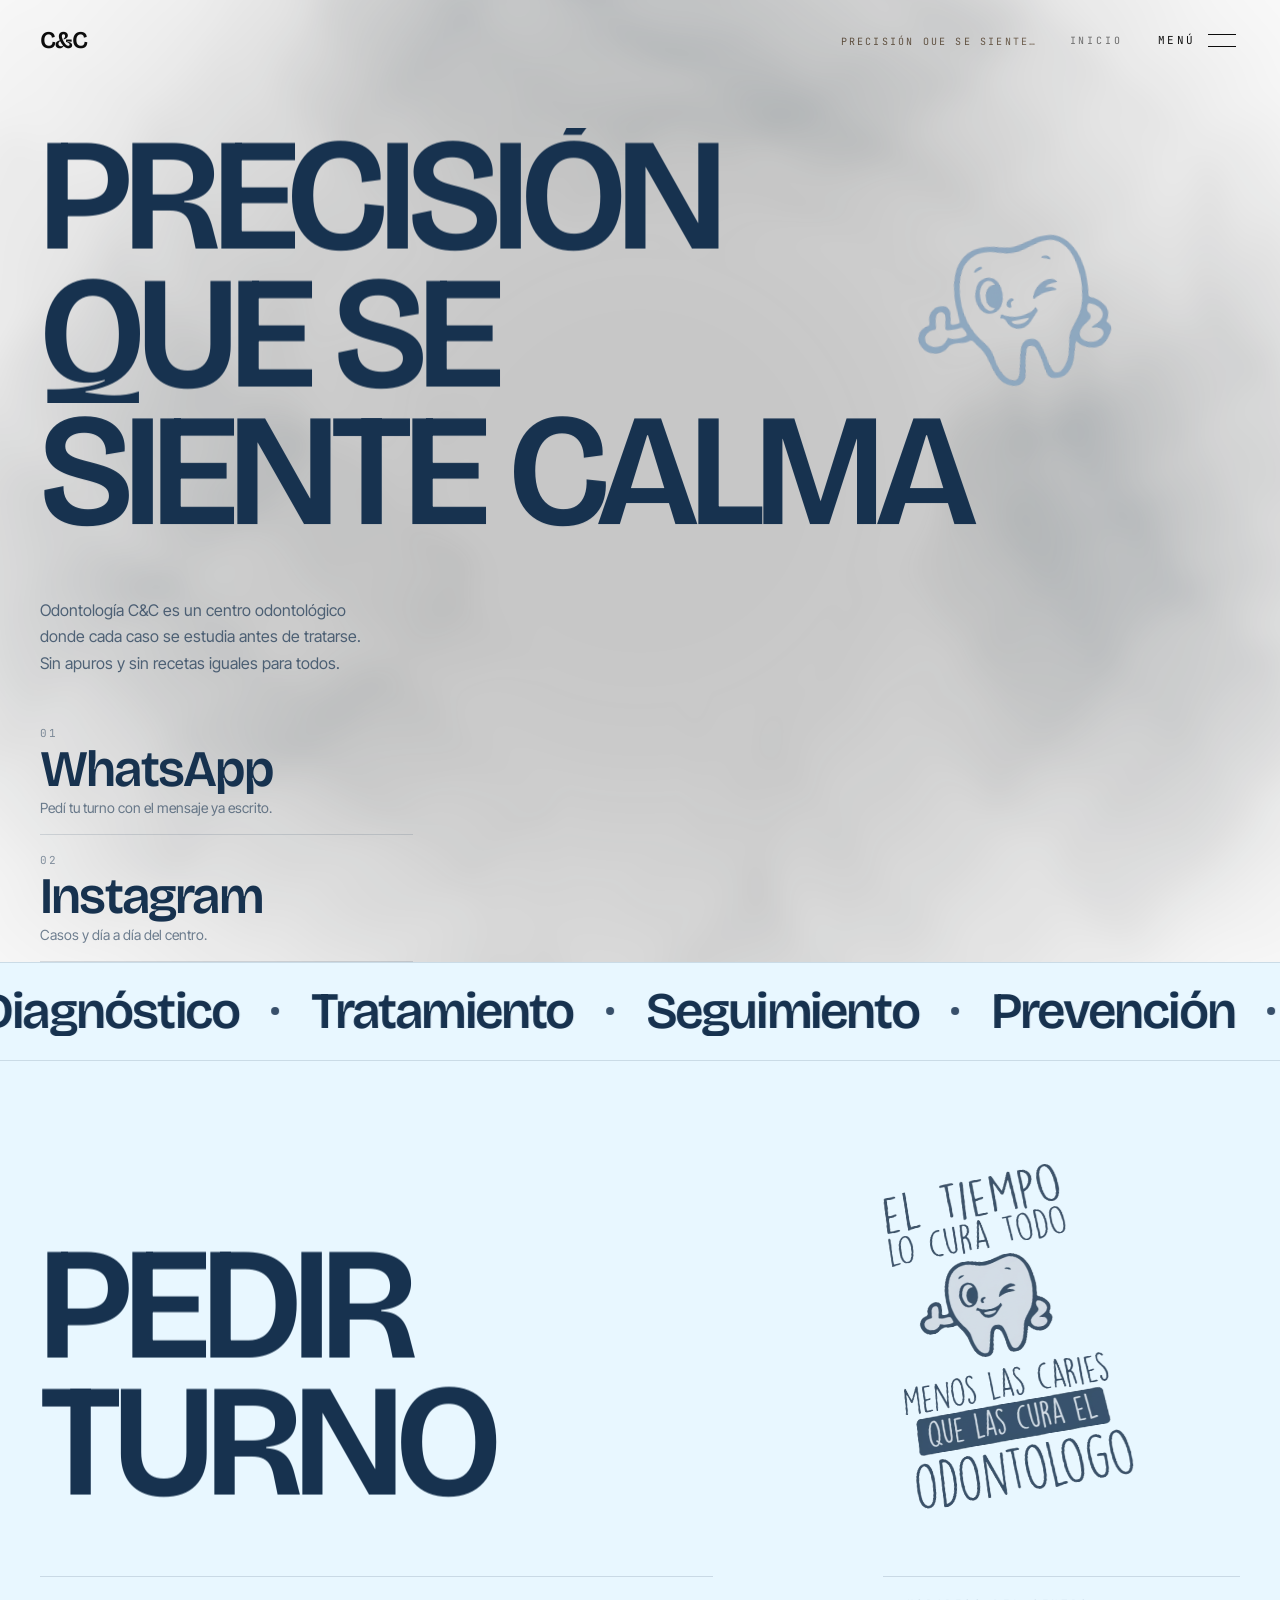
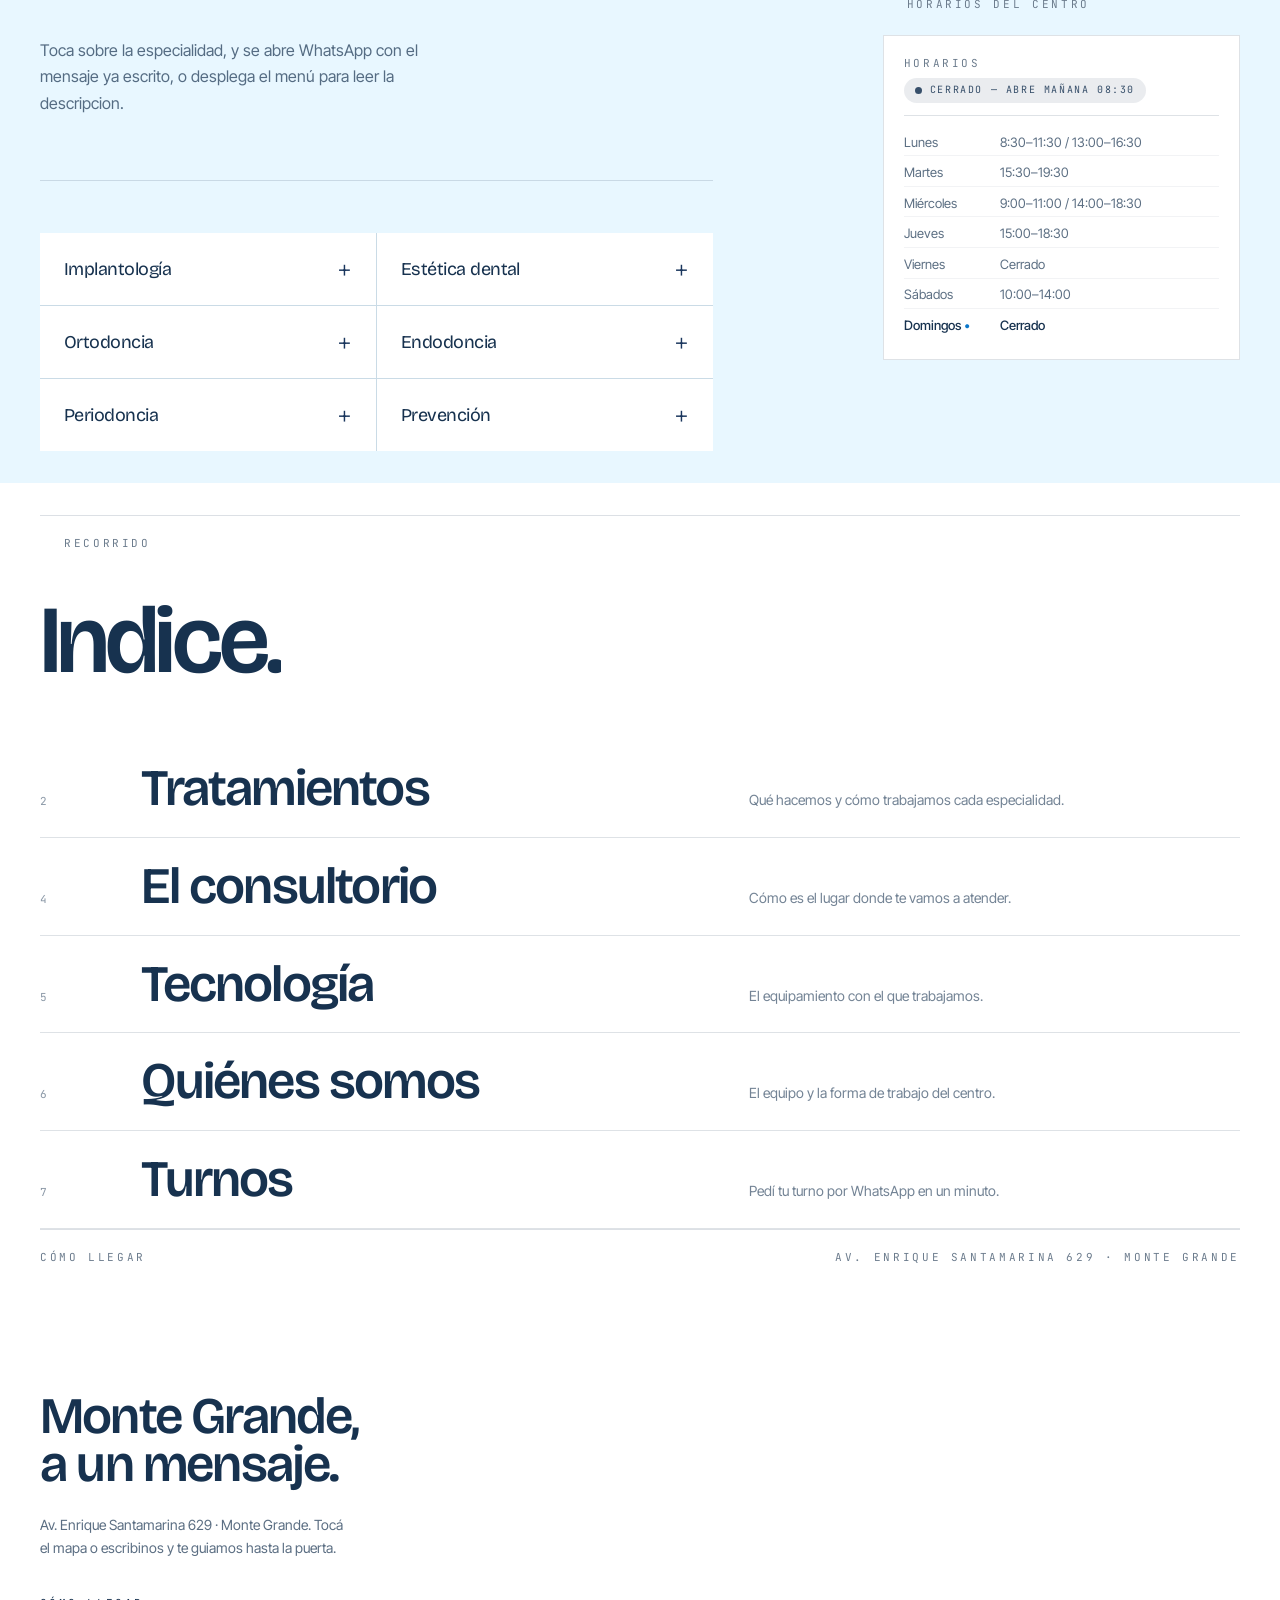
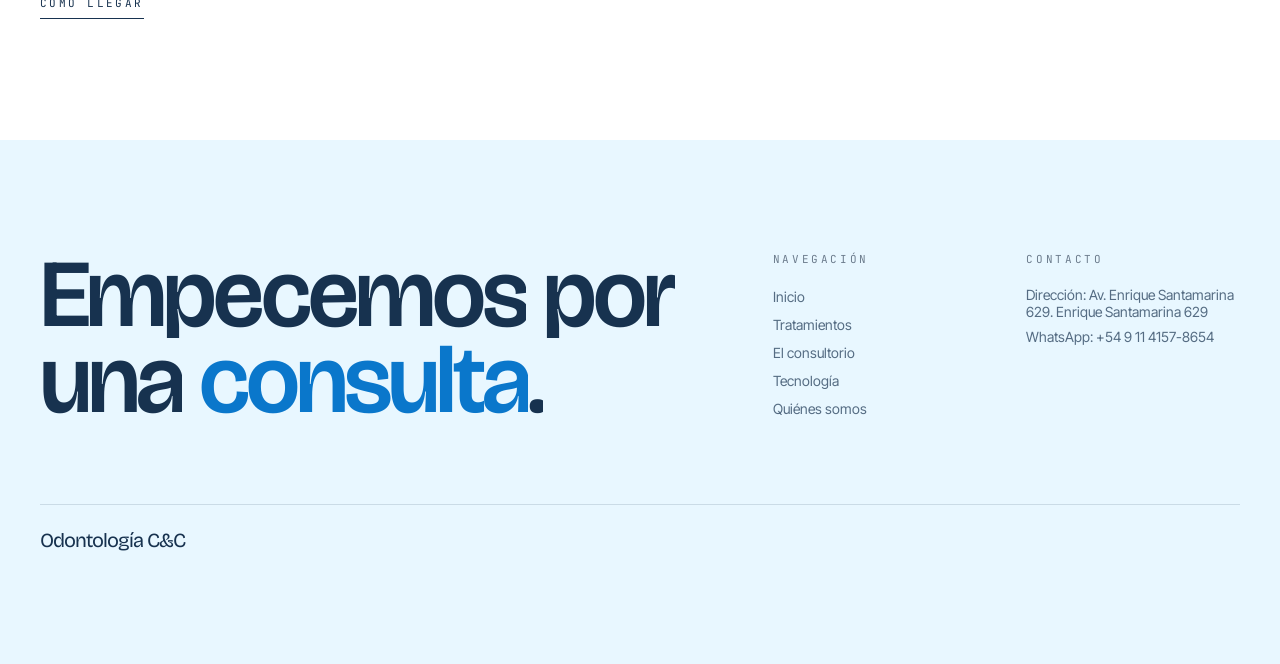
==== commit fbd89bfa: "Celu" ====
--- a/index.html
+++ b/index.html
@@ -126,6 +126,7 @@
         <h1 class="titulo-xl mayusculas" data-split data-delay="0.1" data-trigger="load"><span
             class="linea-mascara"><span data-line-inner>Pedir</span></span><span class="linea-mascara"><span
               data-line-inner>turno</span></span></h1>
+              <img src="imagen-principal2.png" class="suelta-3" alt="">
               <img src="imagen-menu.png" class="img-suelta suelta-2" alt="">
         <div class="grilla espacio-16 margen-arriba-16 med-columnas-12">
           <div class="med-cs-7">
--- a/css/base.css
+++ b/css/base.css
@@ -1290,7 +1290,16 @@
   }
 }
 
+.suelta-3 {
+display: none;
+}
+
+
 @media (min-width: 1025px) and (max-width: 1200px) {
+.suelta-3 {
+display: none;
+}
+
 
 .boton-icono {
 display: none;
@@ -1336,6 +1345,10 @@
 }
 }
 @media (min-width: 769px) and (max-width: 1024px) {
+.suelta-3 {
+display: none;
+}
+
 .boton-icono {
 display: none;
 }
@@ -1415,10 +1428,26 @@
 .boton-icono .tipeo.completo::after {
 display: none;
 }
-  .img-suelta {
-    display: none; 
-  } 
-  
+
+.suelta-1 {
+display: none;
+}
+
+.suelta-2 {
+display: none;
+}
+
+.suelta-3 {
+  display: block;
+  position: absolute;
+  right: 20px;
+  max-width: 5rem;
+  margin-right: 30px;
+  margin-top:-75px;
+  rotate: 9deg;
+}
+
+
   .boton-pc {
     display: none; 
   }
@@ -1433,11 +1462,10 @@
 
   .foto-menu img {
     display: block; 
-    margin-left: 5.2rem;
     width: 100%;
     max-width: 9rem;
     height: auto;
-    margin-top: 0rem;
+    margin: 0 auto;
   }
 
   .relative img {
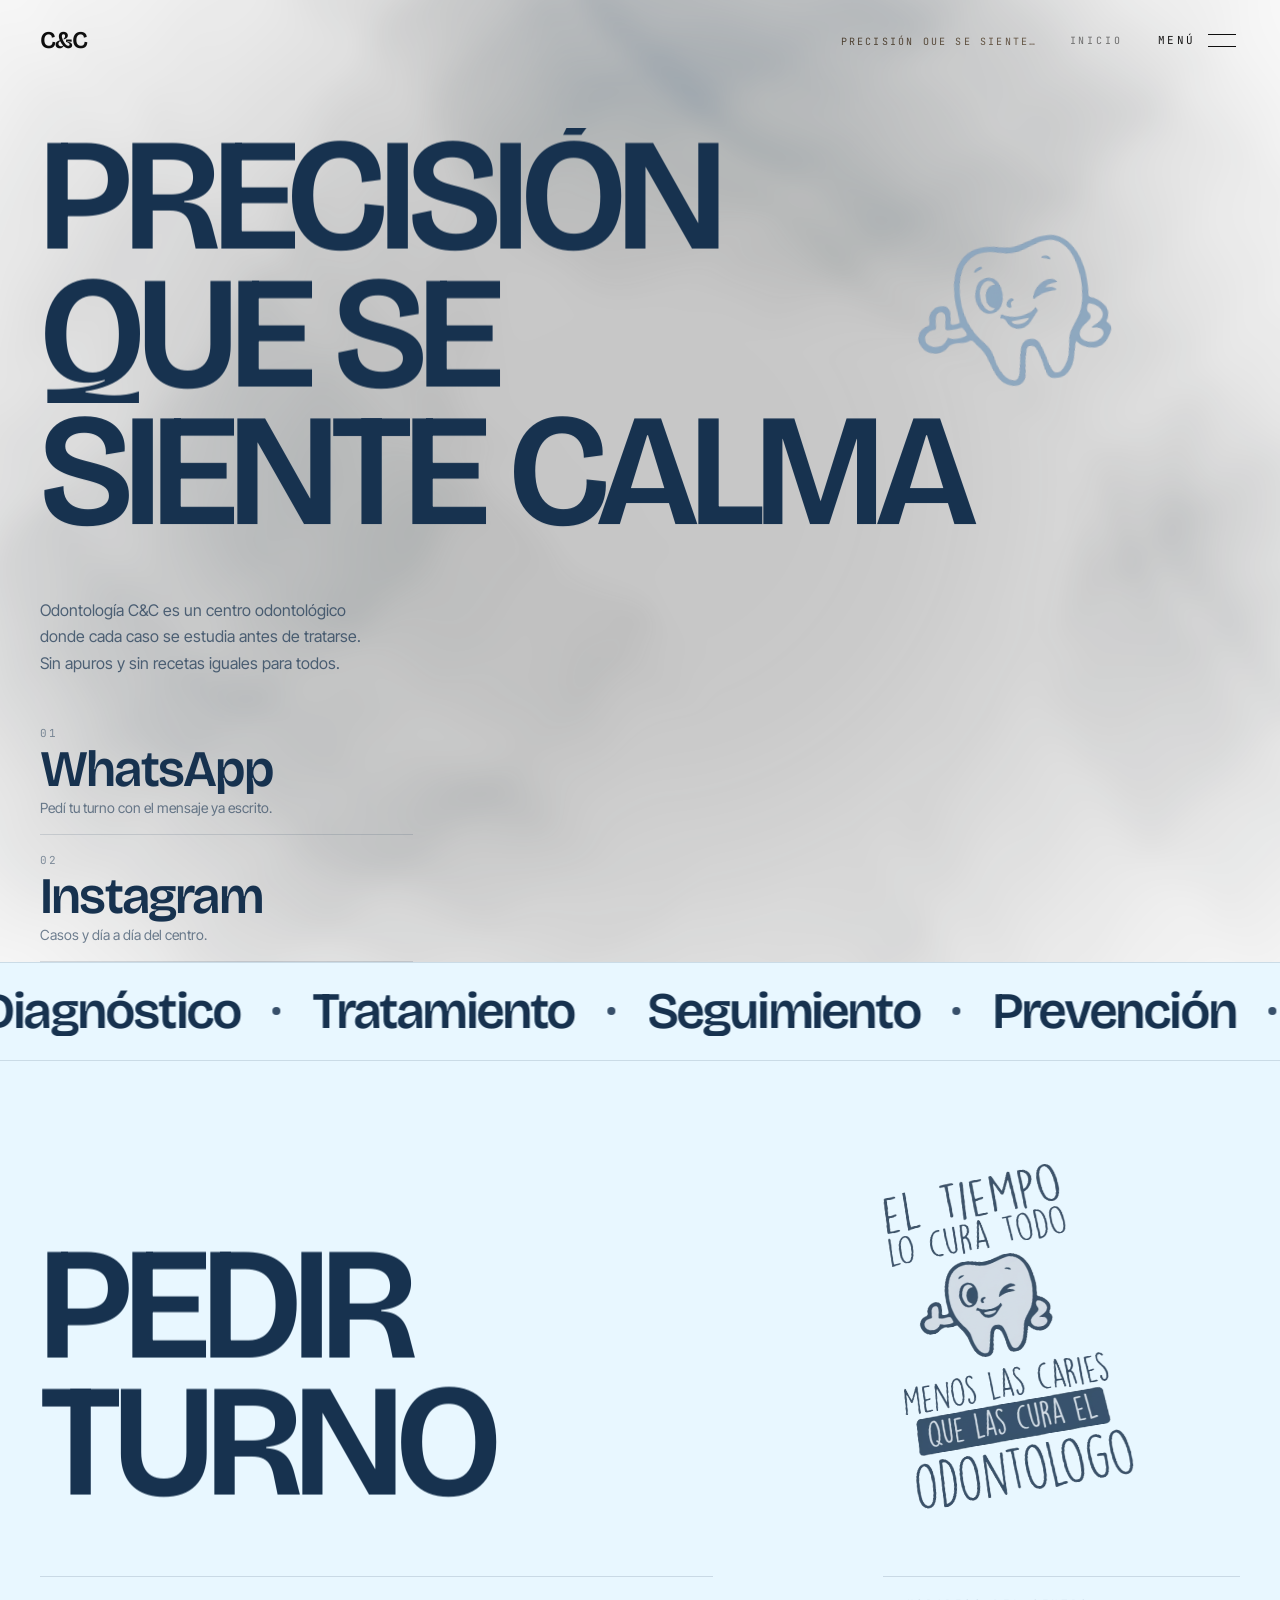
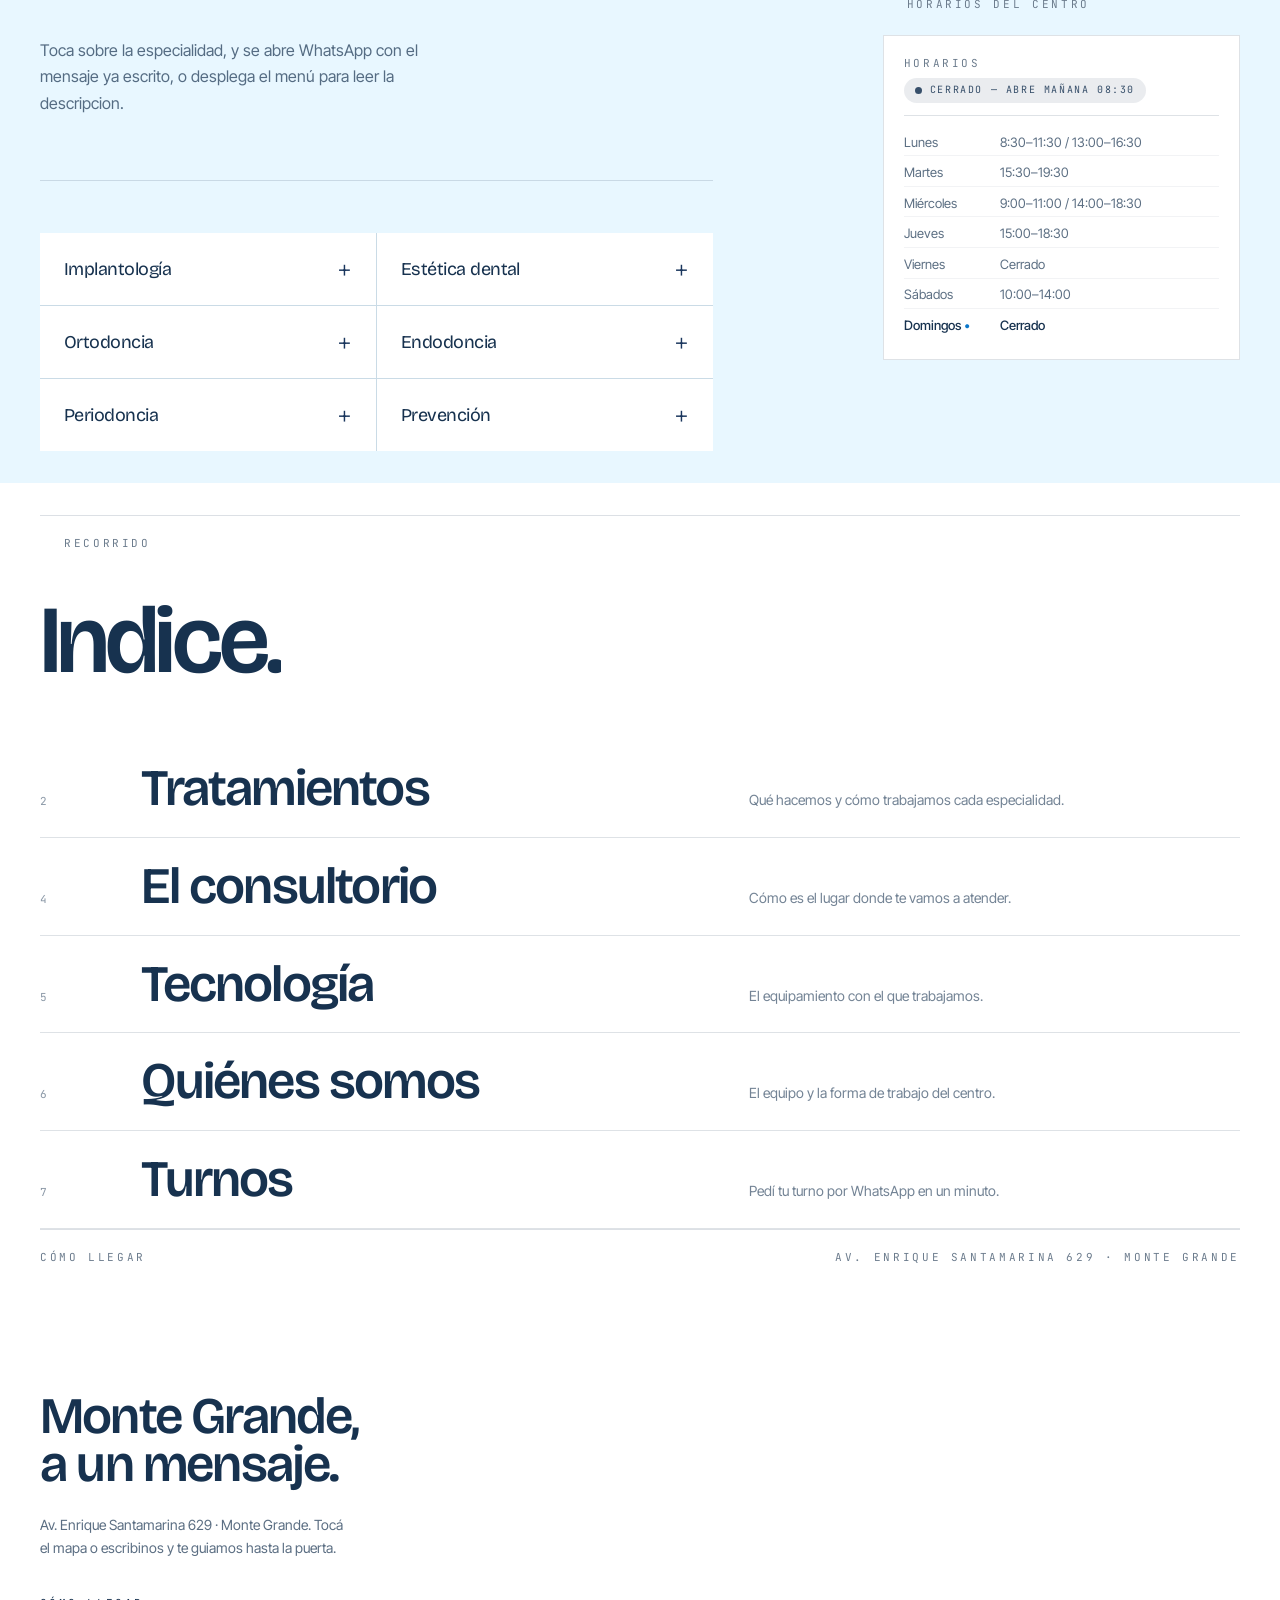
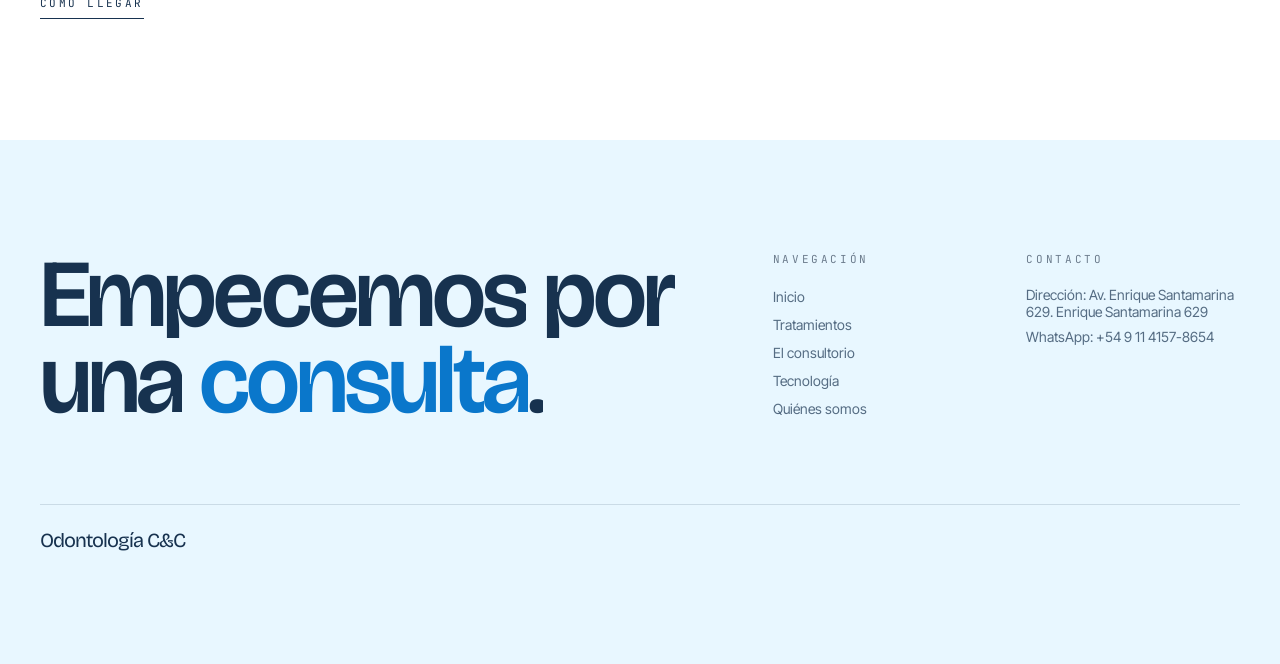
==== commit 41770b8e: "Celu" ====
--- a/index.html
+++ b/index.html
@@ -142,7 +142,7 @@
                <div class="grilla-tarjetas margen-arriba-8 peq-columnas-2">
                 <div class="tarjeta relleno-6 acordeon-item">
                   <div class="acordeon-cabecera">
-                    <a href="https://wa.me/+5491141578654?text=%C2%A1Hola%21%20Quiero%20pedir%20un%20turno%20por%20el%20servicio%20de%Implantolog%C3%ADa" target="_blank" rel="noopener noreferrer" class="fuente-titulo texto-grande enlace-wsp-titulo">Implantología</a>
+                    <a href="https://wa.me/+5491141578654?text=%C2%A1Hola%21%20Quiero%20pedir%20un%20turno%20por%20el%20servicio%20de%20Implantolog%C3%ADa" target="_blank" rel="noopener noreferrer" class="fuente-titulo texto-grande enlace-wsp-titulo">Implantología</a>
                     <span class="acordeon-icono">+</span>
                   </div>
                   <div class="acordeon-wrapper">
@@ -155,7 +155,7 @@
                 </div>
                 <div class="tarjeta relleno-6 acordeon-item">
                   <div class="acordeon-cabecera">
-                    <a href="https://wa.me/+5491141578654?text=%C2%A1Hola%21%20Quiero%20pedir%20un%20turno%20por%20el%20servicio%20de%Est%C3%A9tica%20dental" target="_blank" rel="noopener noreferrer" class="fuente-titulo texto-grande enlace-wsp-titulo">Estética dental</a>
+                    <a href="https://wa.me/+5491141578654?text=%C2%A1Hola%21%20Quiero%20pedir%20un%20turno%20por%20el%20servicio%20de%20Est%C3%A9tica%20dental" target="_blank" rel="noopener noreferrer" class="fuente-titulo texto-grande enlace-wsp-titulo">Estética dental</a>
                     <span class="acordeon-icono">+</span>
                   </div>
                   <div class="acordeon-wrapper">
--- a/css/base.css
+++ b/css/base.css
@@ -1283,6 +1283,9 @@
 .boton-icono .tipeo.completo::after {
   animation: parpadeo 1s steps(1) infinite;
 }
+.suelta-3 {
+display: none;
+}
 
 @keyframes parpadeo {
   50% {
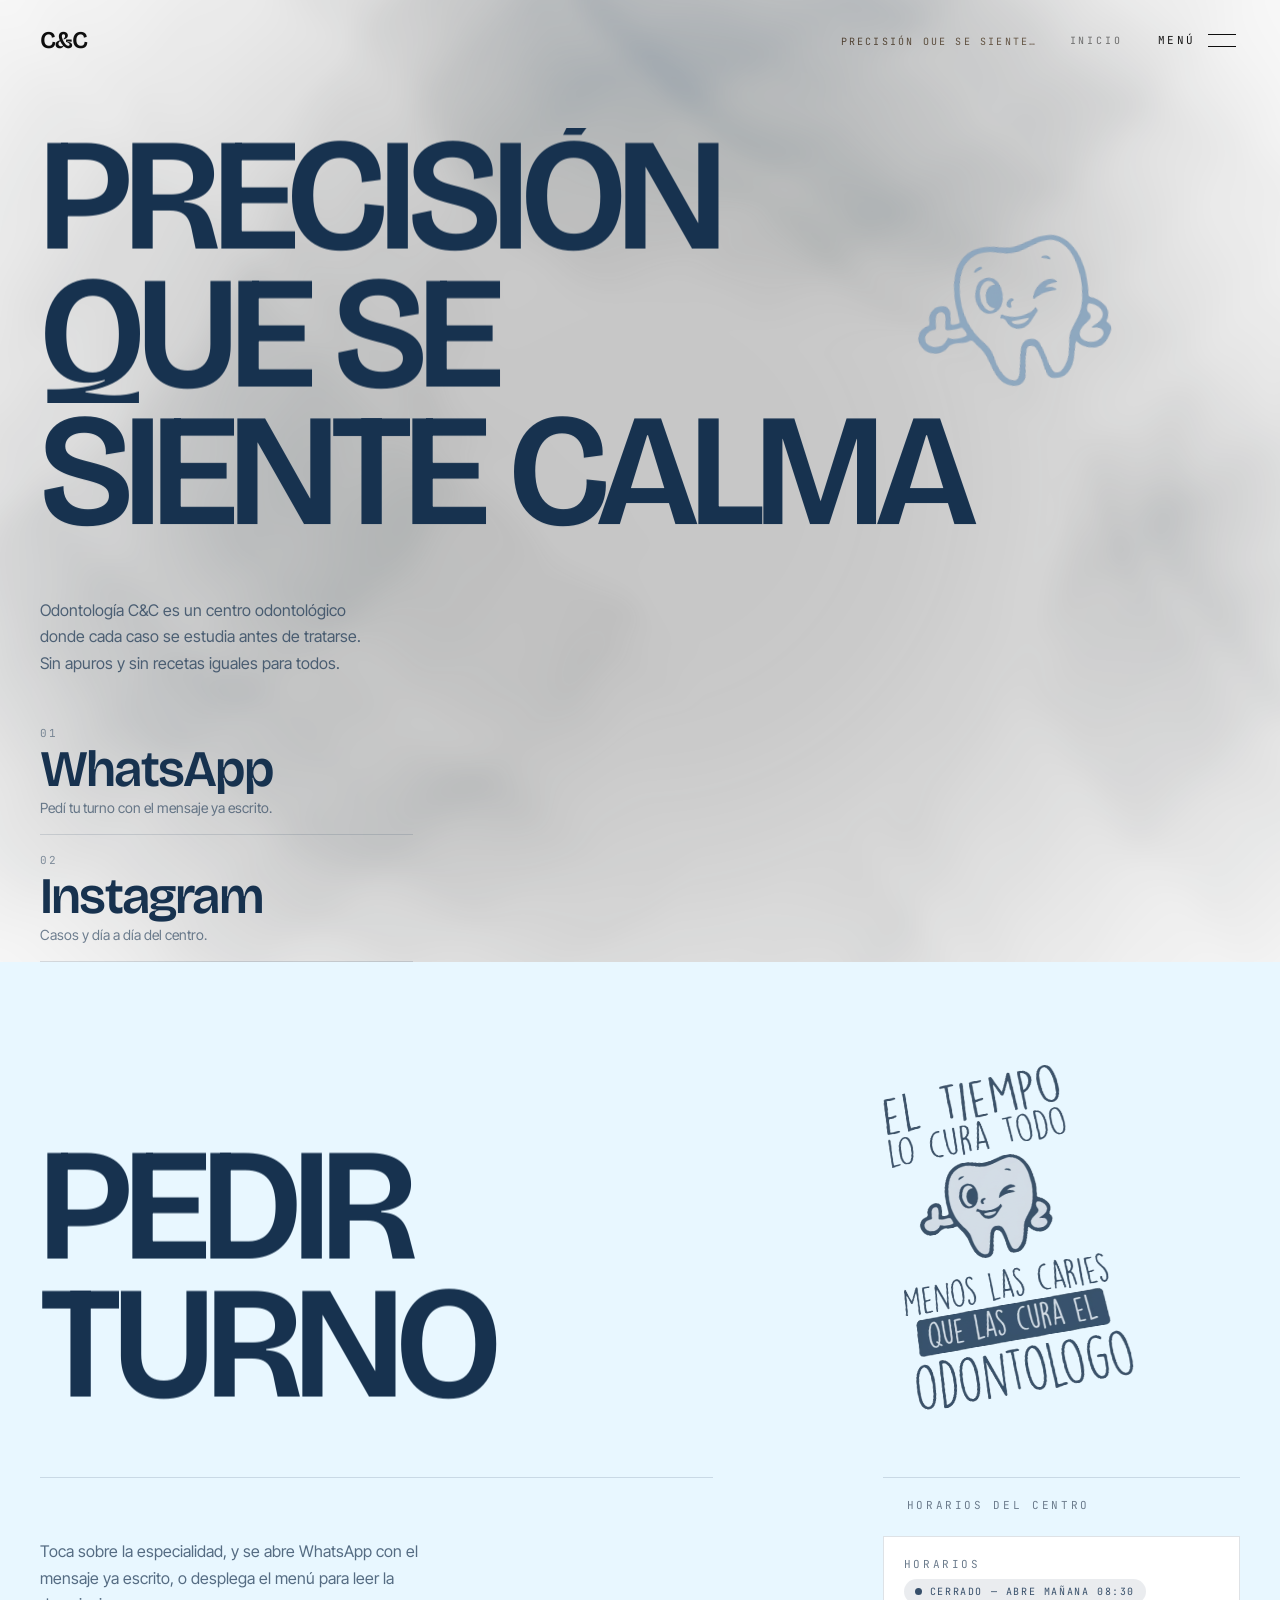
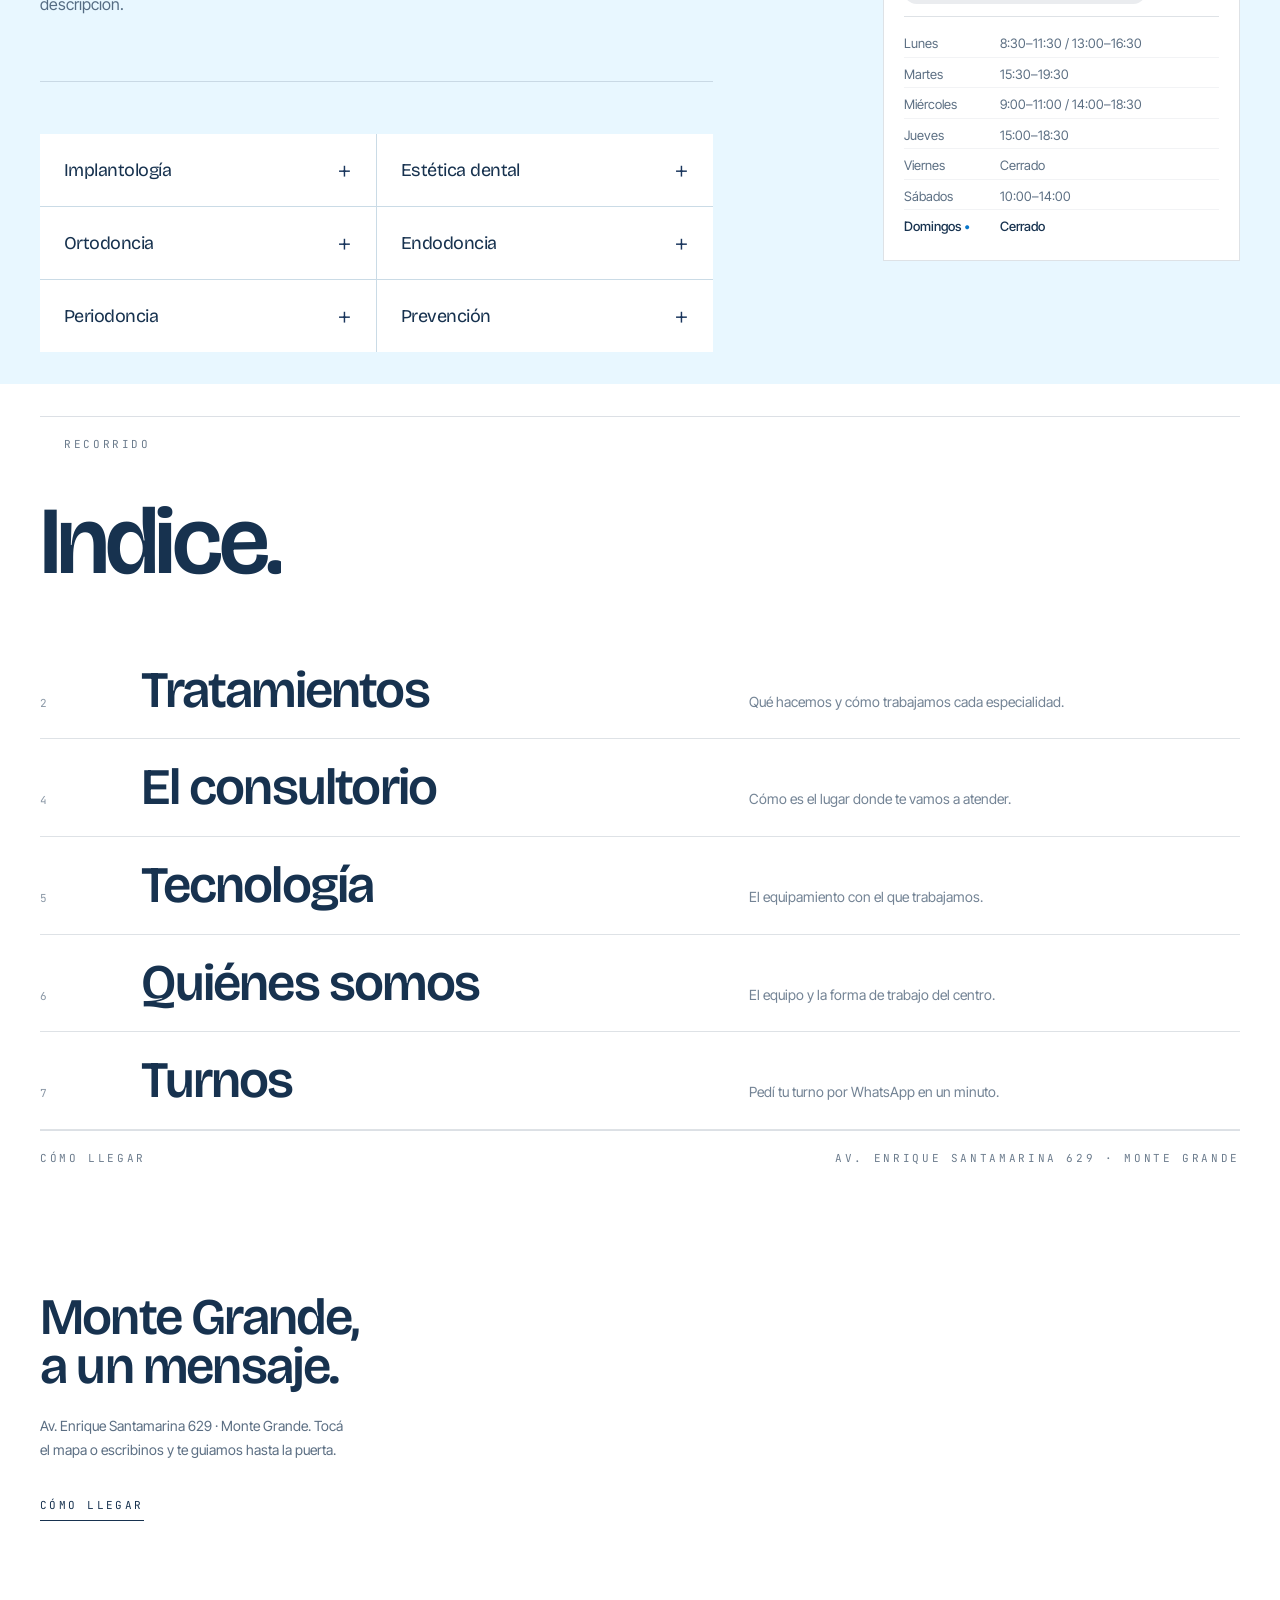
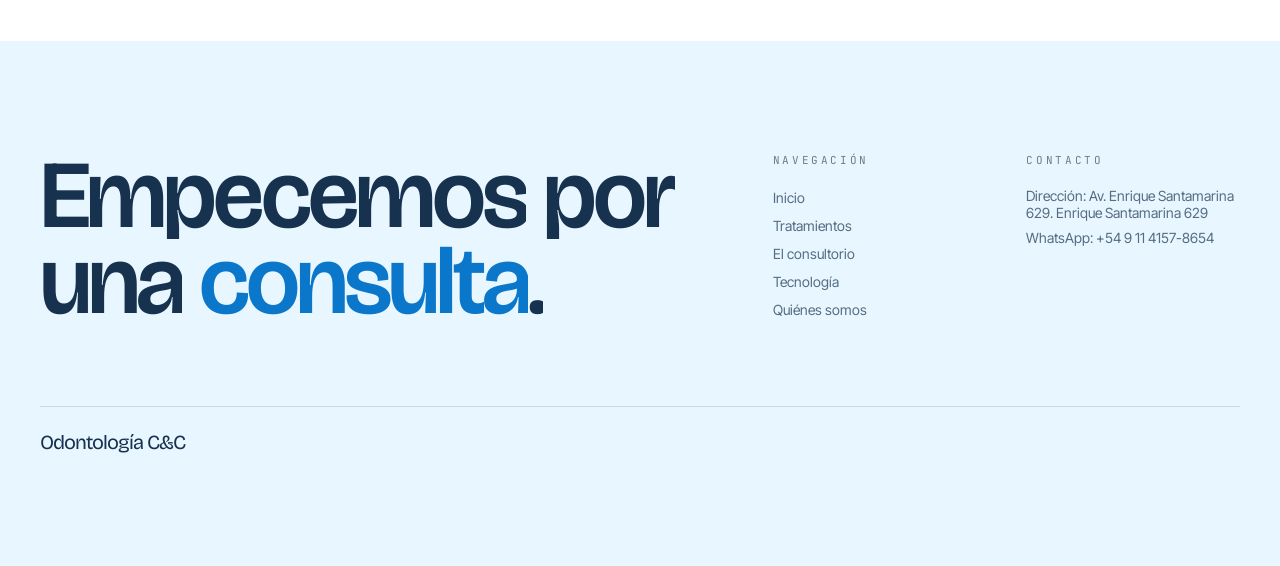
==== commit fc9b6629: "Celu" ====
--- a/index.html
+++ b/index.html
@@ -99,27 +99,7 @@
       </div>
     </section>
 
-    <div class="fondo-celeste borde-vertical relleno-vert-6">
-      <div class="carrusel" aria-hidden="true">
-        <div class="carrusel-pista" style="--marquee-duration:38s"><span class="carrusel-item"><span
-              class="titulo-mediano">Diagnóstico</span><span class="carrusel-punto"></span></span><span
-            class="carrusel-item"><span class="titulo-mediano">Tratamiento</span><span
-              class="carrusel-punto"></span></span><span class="carrusel-item"><span
-              class="titulo-mediano">Seguimiento</span><span class="carrusel-punto"></span></span><span
-            class="carrusel-item"><span class="titulo-mediano">Prevención</span><span
-              class="carrusel-punto"></span></span><span class="carrusel-item"><span
-              class="titulo-mediano">Rehabilitación</span><span class="carrusel-punto"></span></span><span
-            class="carrusel-item"><span class="titulo-mediano">Diagnóstico</span><span
-              class="carrusel-punto"></span></span><span class="carrusel-item"><span
-              class="titulo-mediano">Tratamiento</span><span class="carrusel-punto"></span></span><span
-            class="carrusel-item"><span class="titulo-mediano">Seguimiento</span><span
-              class="carrusel-punto"></span></span><span class="carrusel-item"><span
-              class="titulo-mediano">Prevención</span><span class="carrusel-punto"></span></span><span
-            class="carrusel-item"><span class="titulo-mediano">Rehabilitación</span><span
-              class="carrusel-punto"></span></span>
-        </div>
-      </div>
-    </div>
+
 
     <section id="pedir-turno" class="fondo-celeste relleno-abajo-8 relleno-arriba-36 med-ra-44">
       <div class="contenedor">
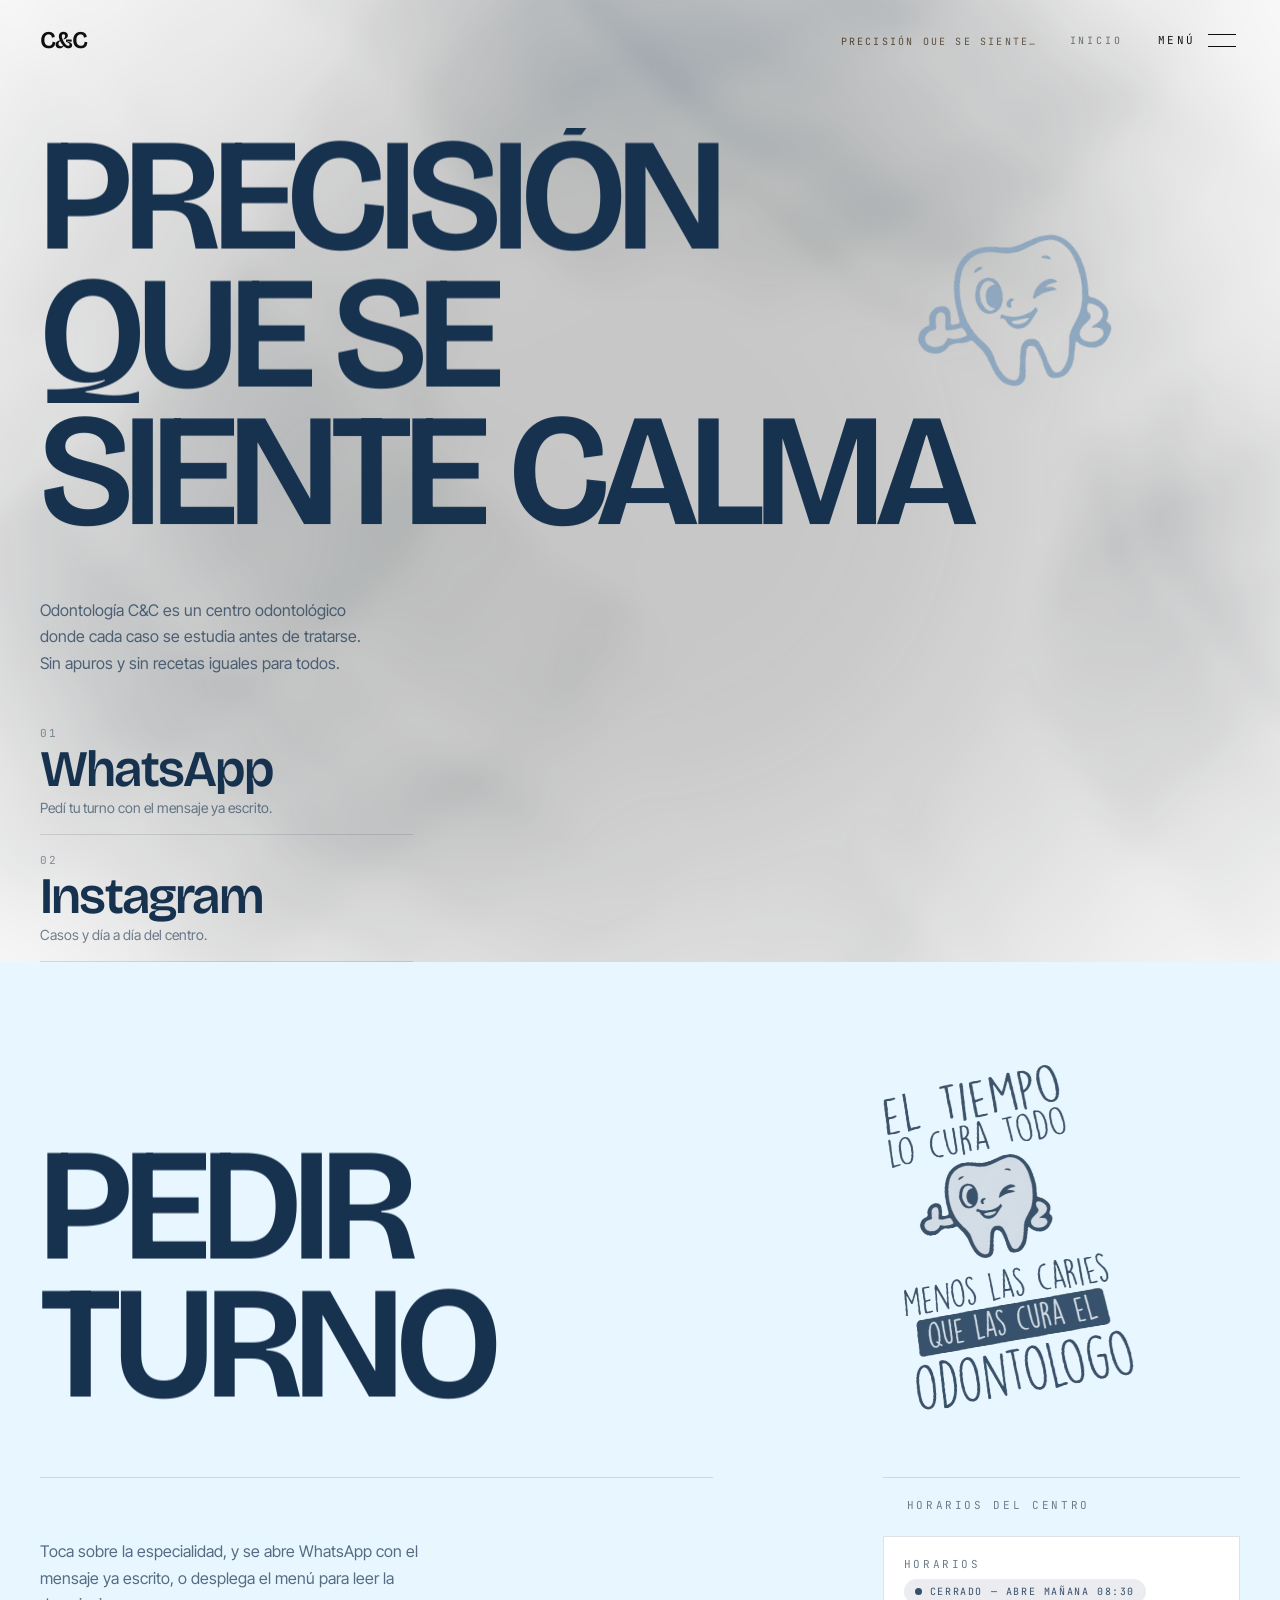
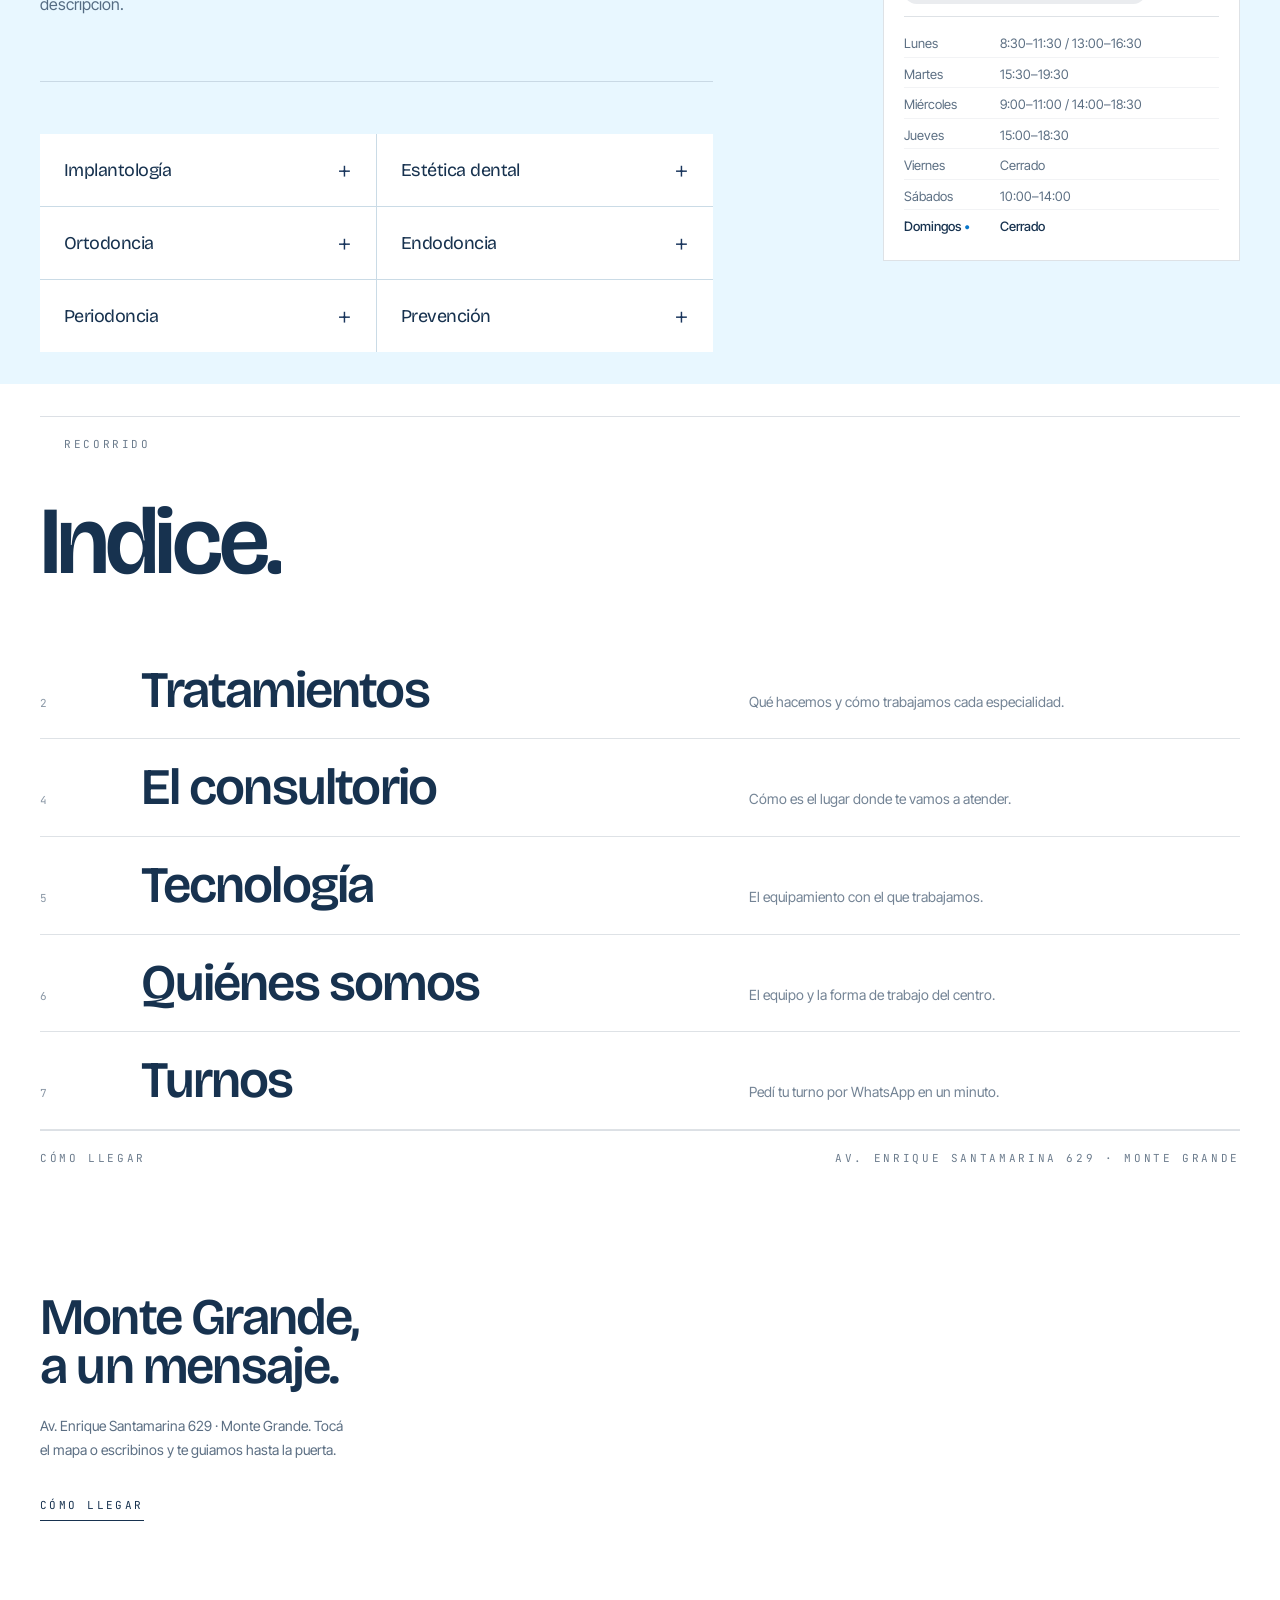
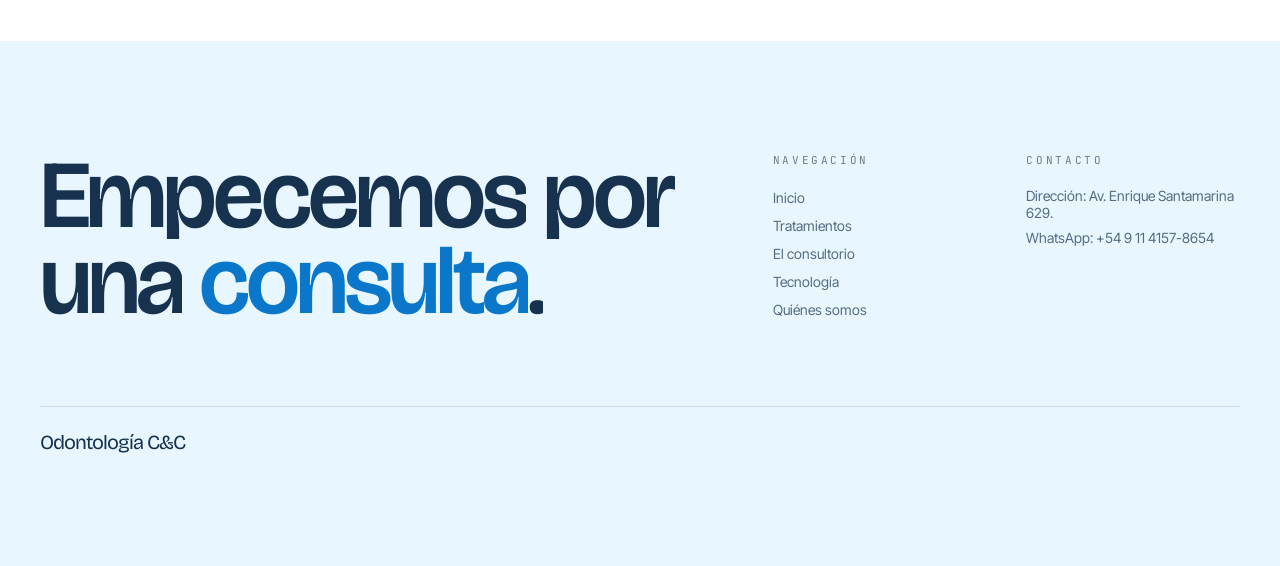
==== commit 30119f60: "Celu" ====
--- a/index.html
+++ b/index.html
@@ -59,10 +59,6 @@
       <div class="menu-info">
         <p class="fuente-texto parrafo-chico opacidad-60" style="max-width:20rem">Atención odontológica con tiempos
           reales y seguimiento del caso.</p>
-        <div class="foto-menu">
-          <img src="imagen-menu.png" width="427" height="569"
-            alt="Letrero artesanal: el tiempo lo cura todo, menos las caries que las cura el odontólogo">
-        </div>
       </div>
     </div>
   </div>
@@ -301,7 +297,7 @@
           <div>
             <p class="etiqueta">Contacto</p>
             <ul class="margen-arriba-5 separacion-y-2 fuente-texto texto-chico opacidad-70">
-              <li>Dirección: Av. Enrique Santamarina 629. Enrique Santamarina 629</li>
+              <li>Dirección: Av. Enrique Santamarina 629.</li>
               <li>WhatsApp: +54 9 11 4157-8654</li>
             </ul>
           </div>
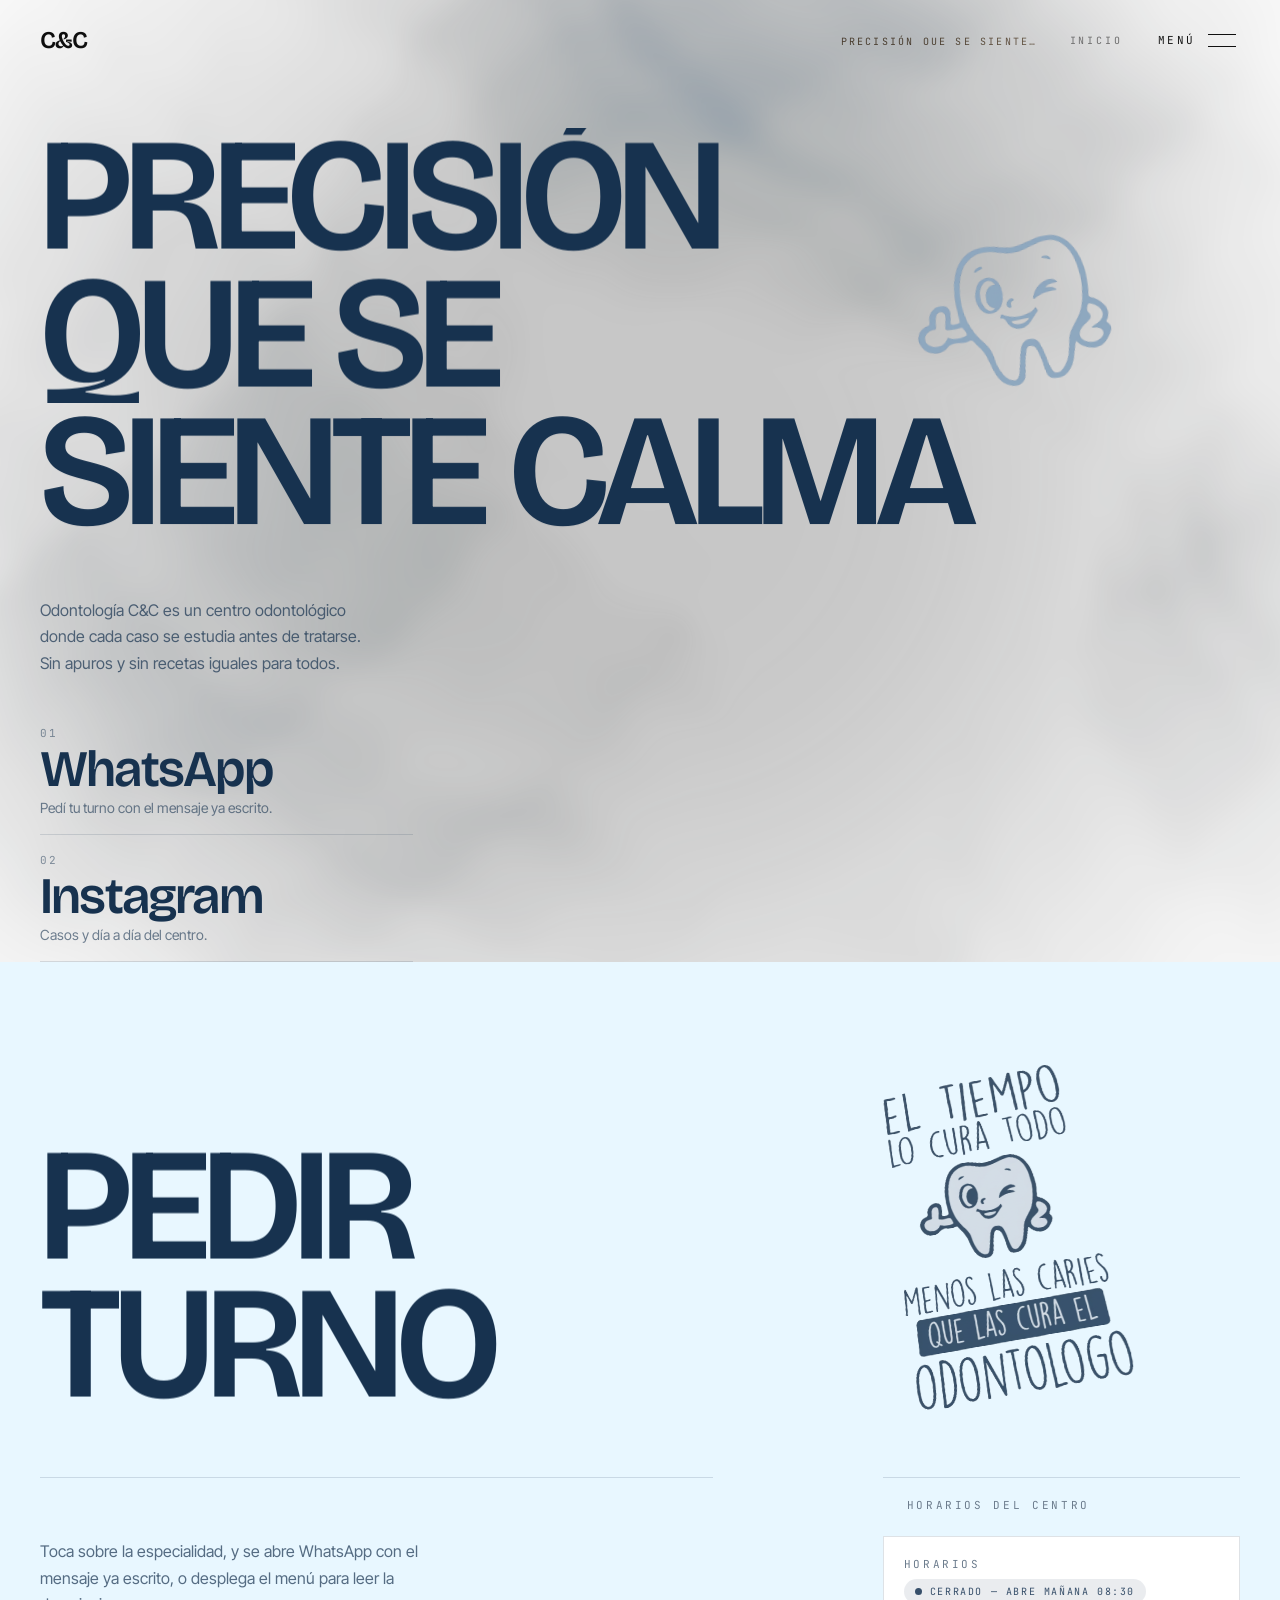
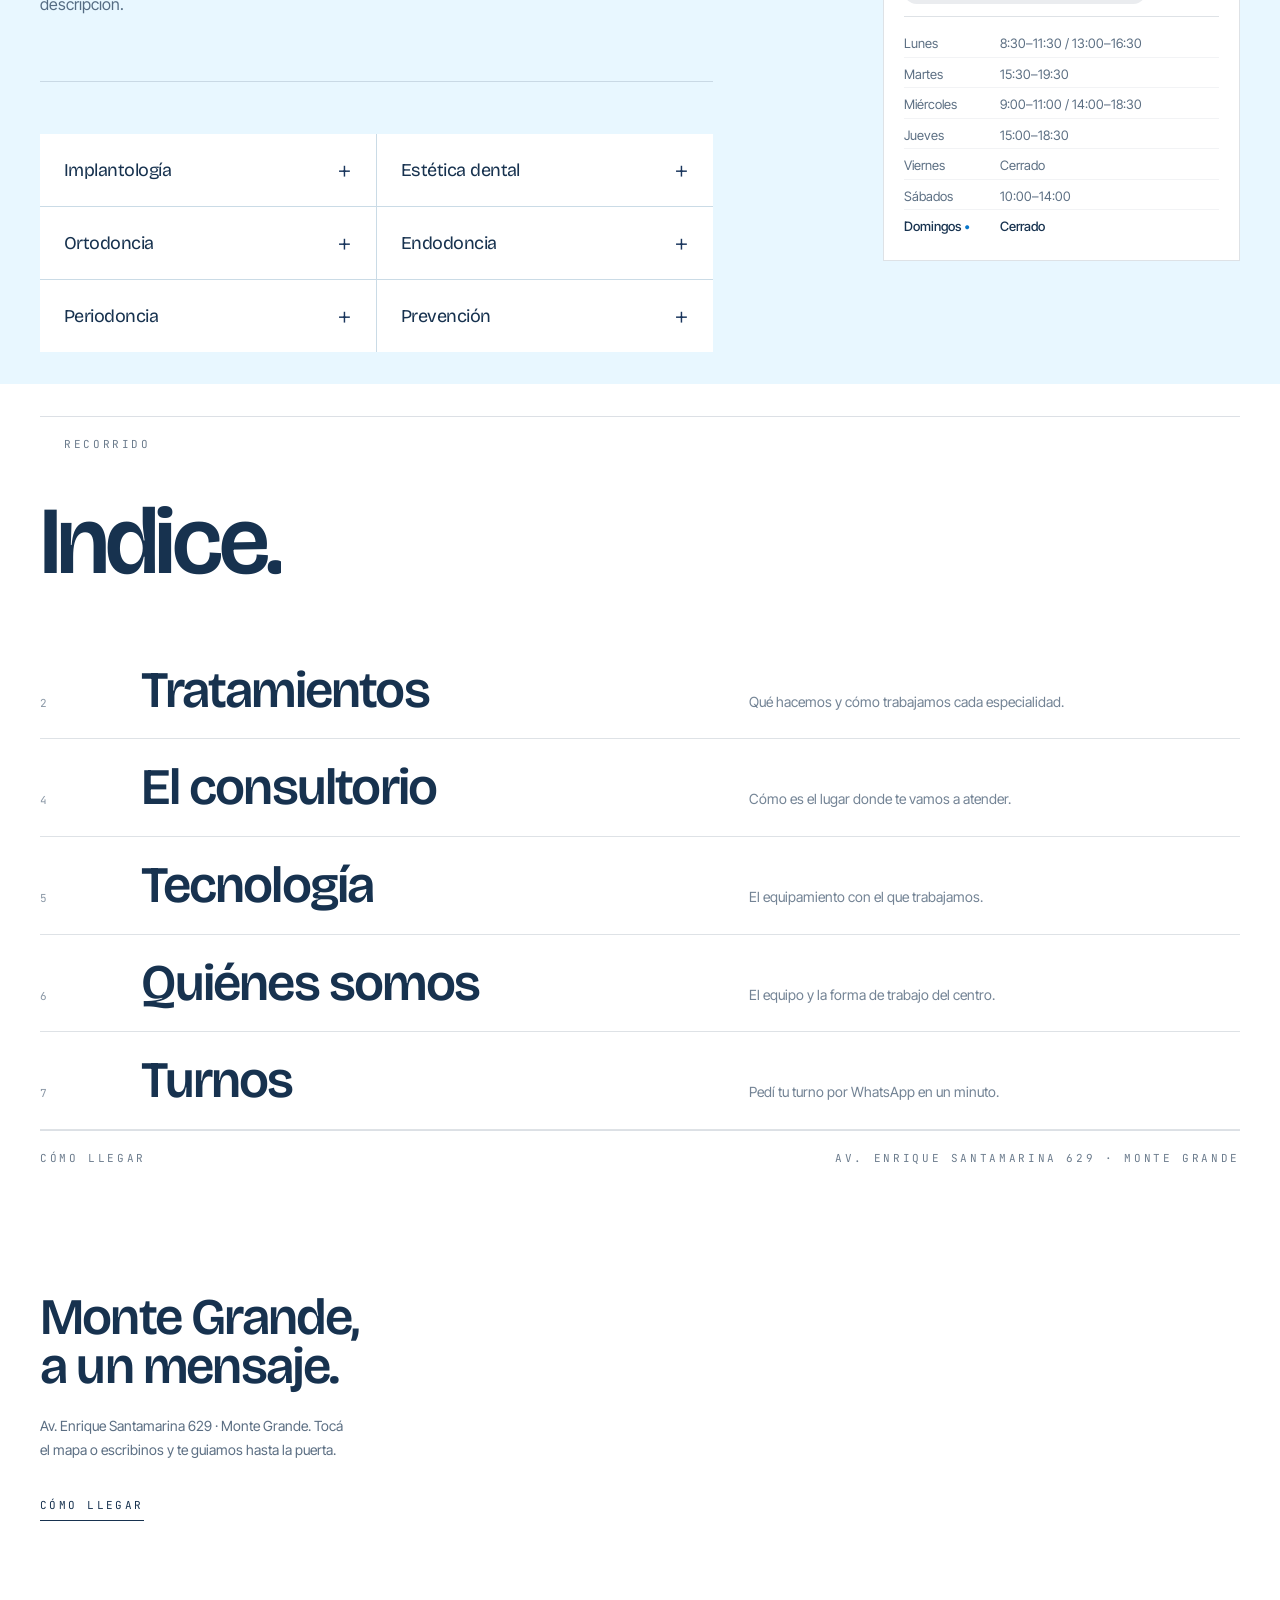
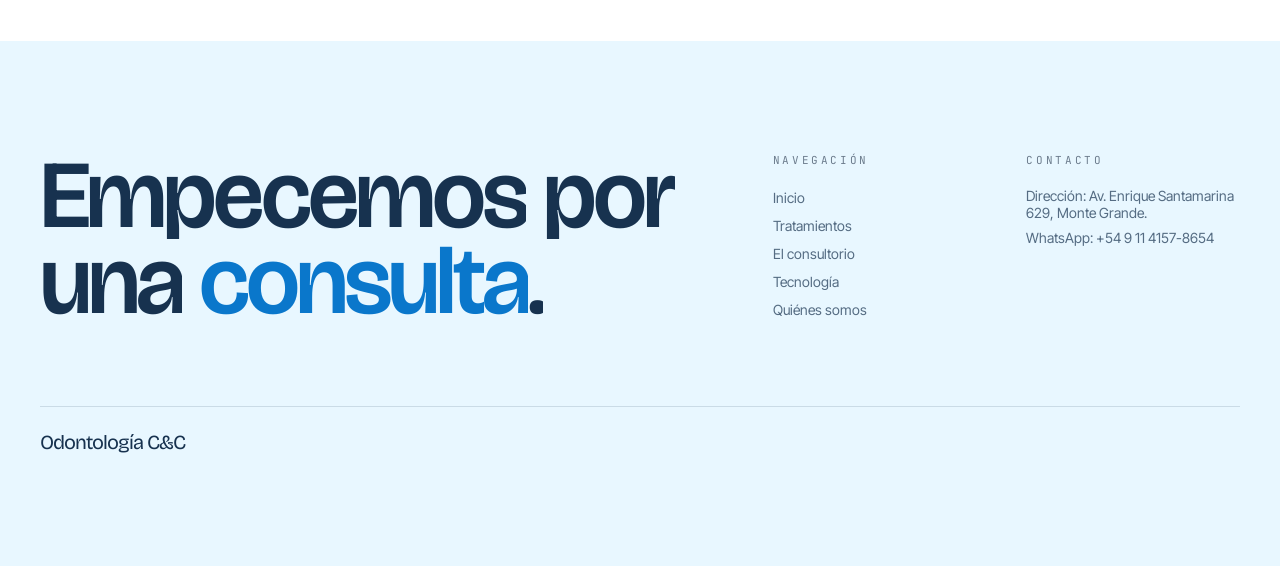
==== commit 12c49635: "Celu" ====
--- a/index.html
+++ b/index.html
@@ -297,7 +297,7 @@
           <div>
             <p class="etiqueta">Contacto</p>
             <ul class="margen-arriba-5 separacion-y-2 fuente-texto texto-chico opacidad-70">
-              <li>Dirección: Av. Enrique Santamarina 629.</li>
+              <li>Dirección: Av. Enrique Santamarina 629, Monte Grande.</li>
               <li>WhatsApp: +54 9 11 4157-8654</li>
             </ul>
           </div>
